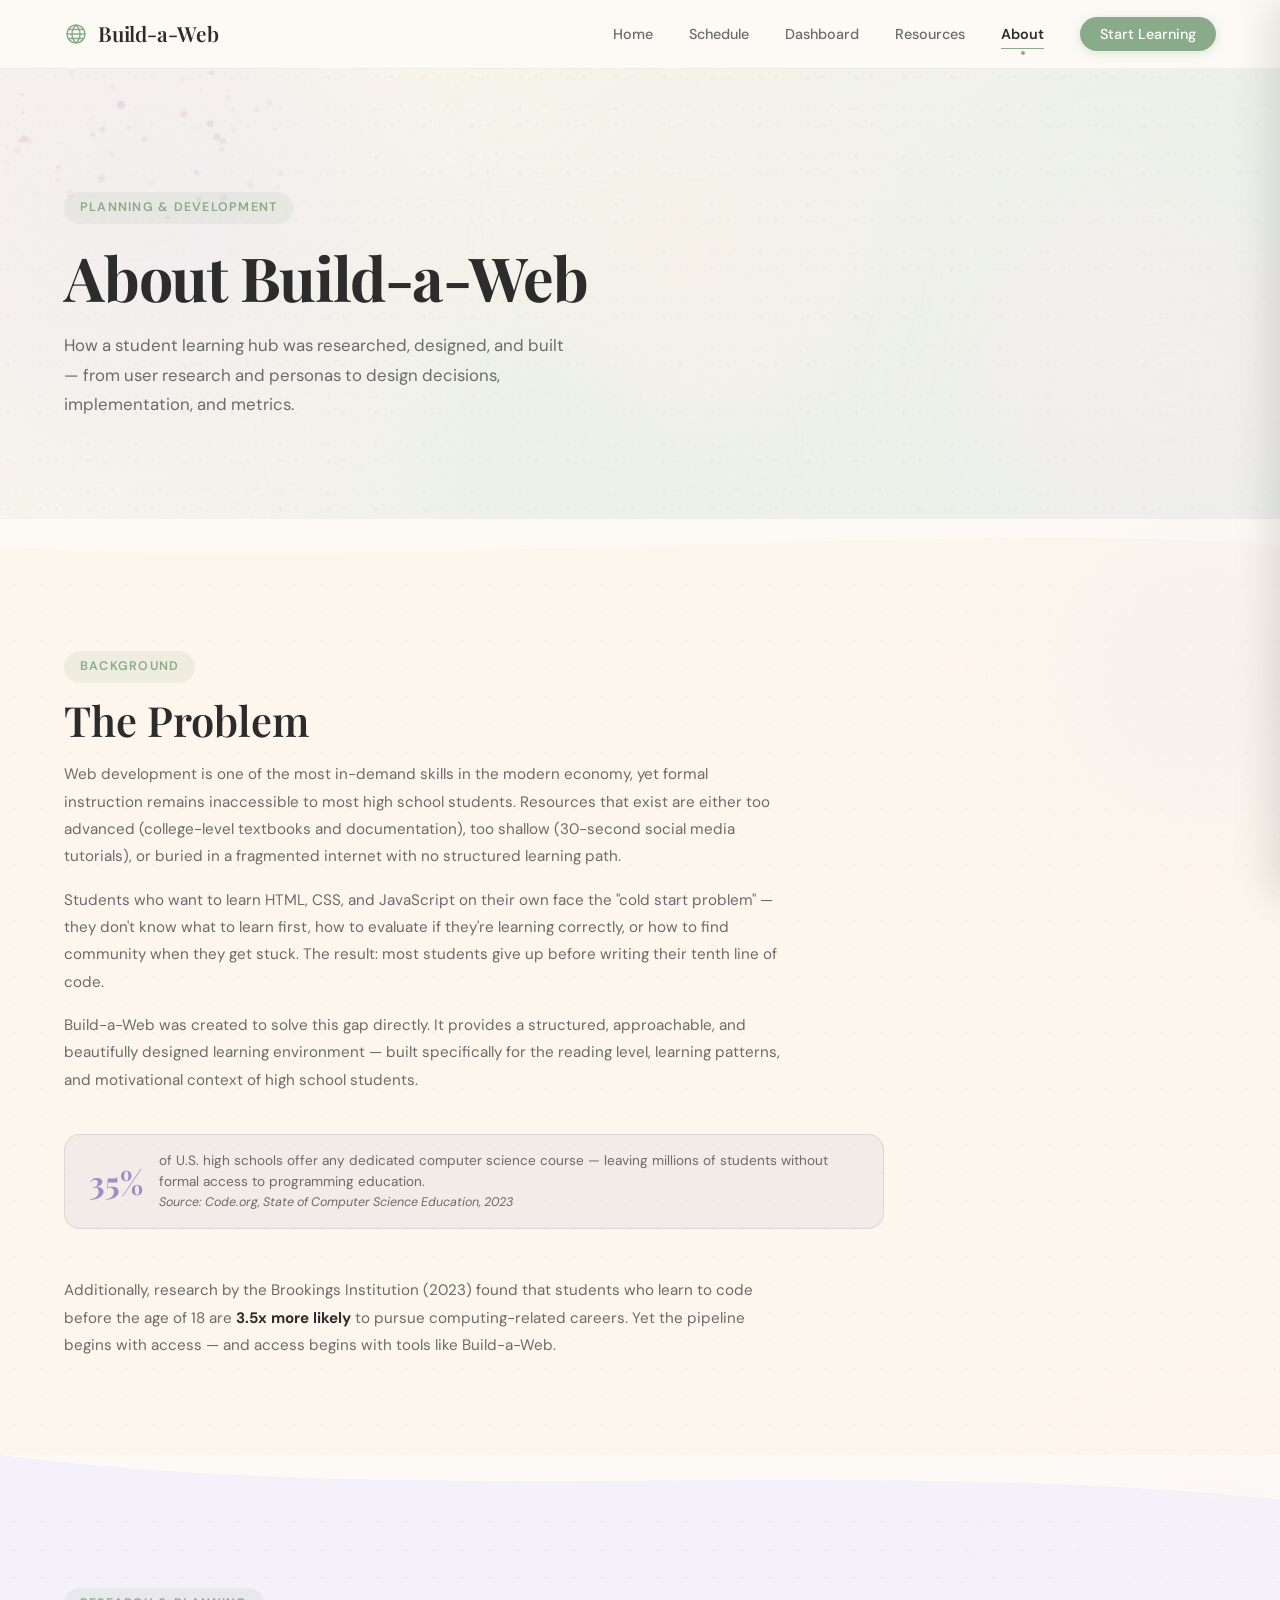
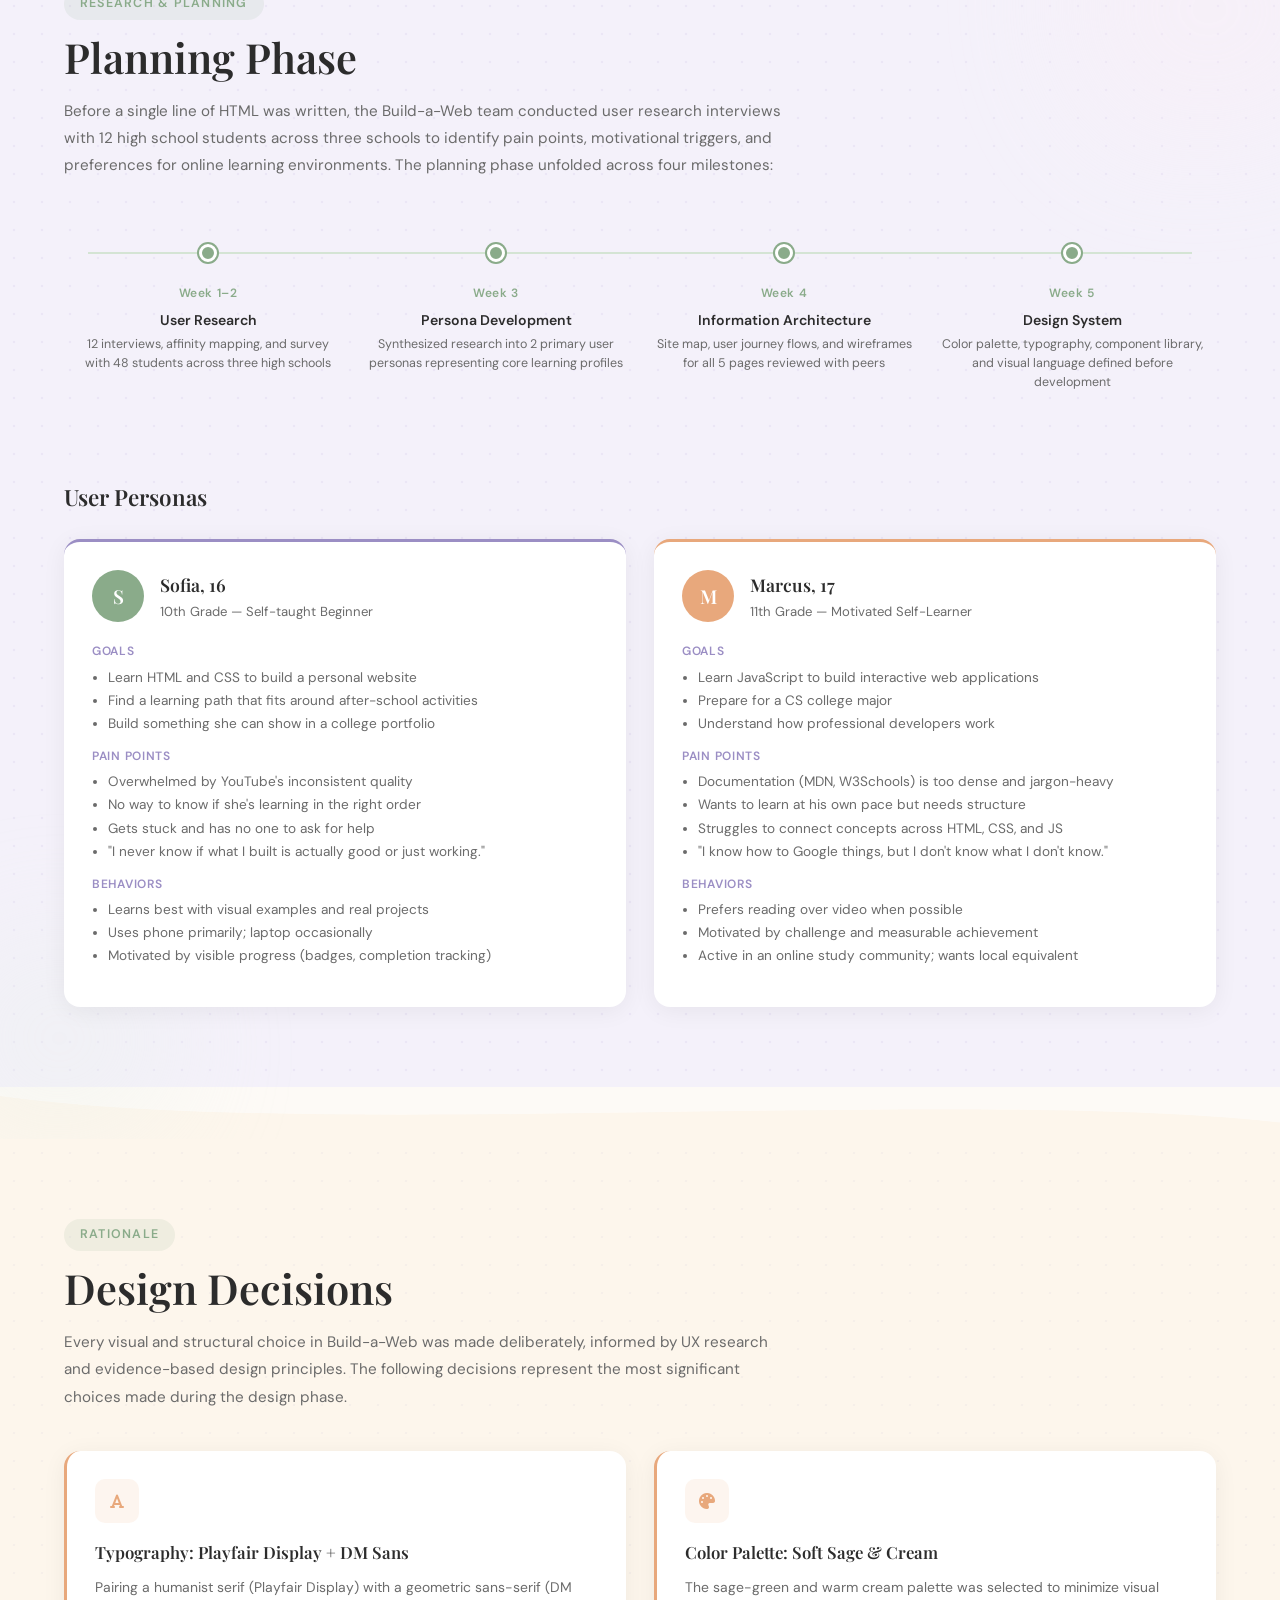
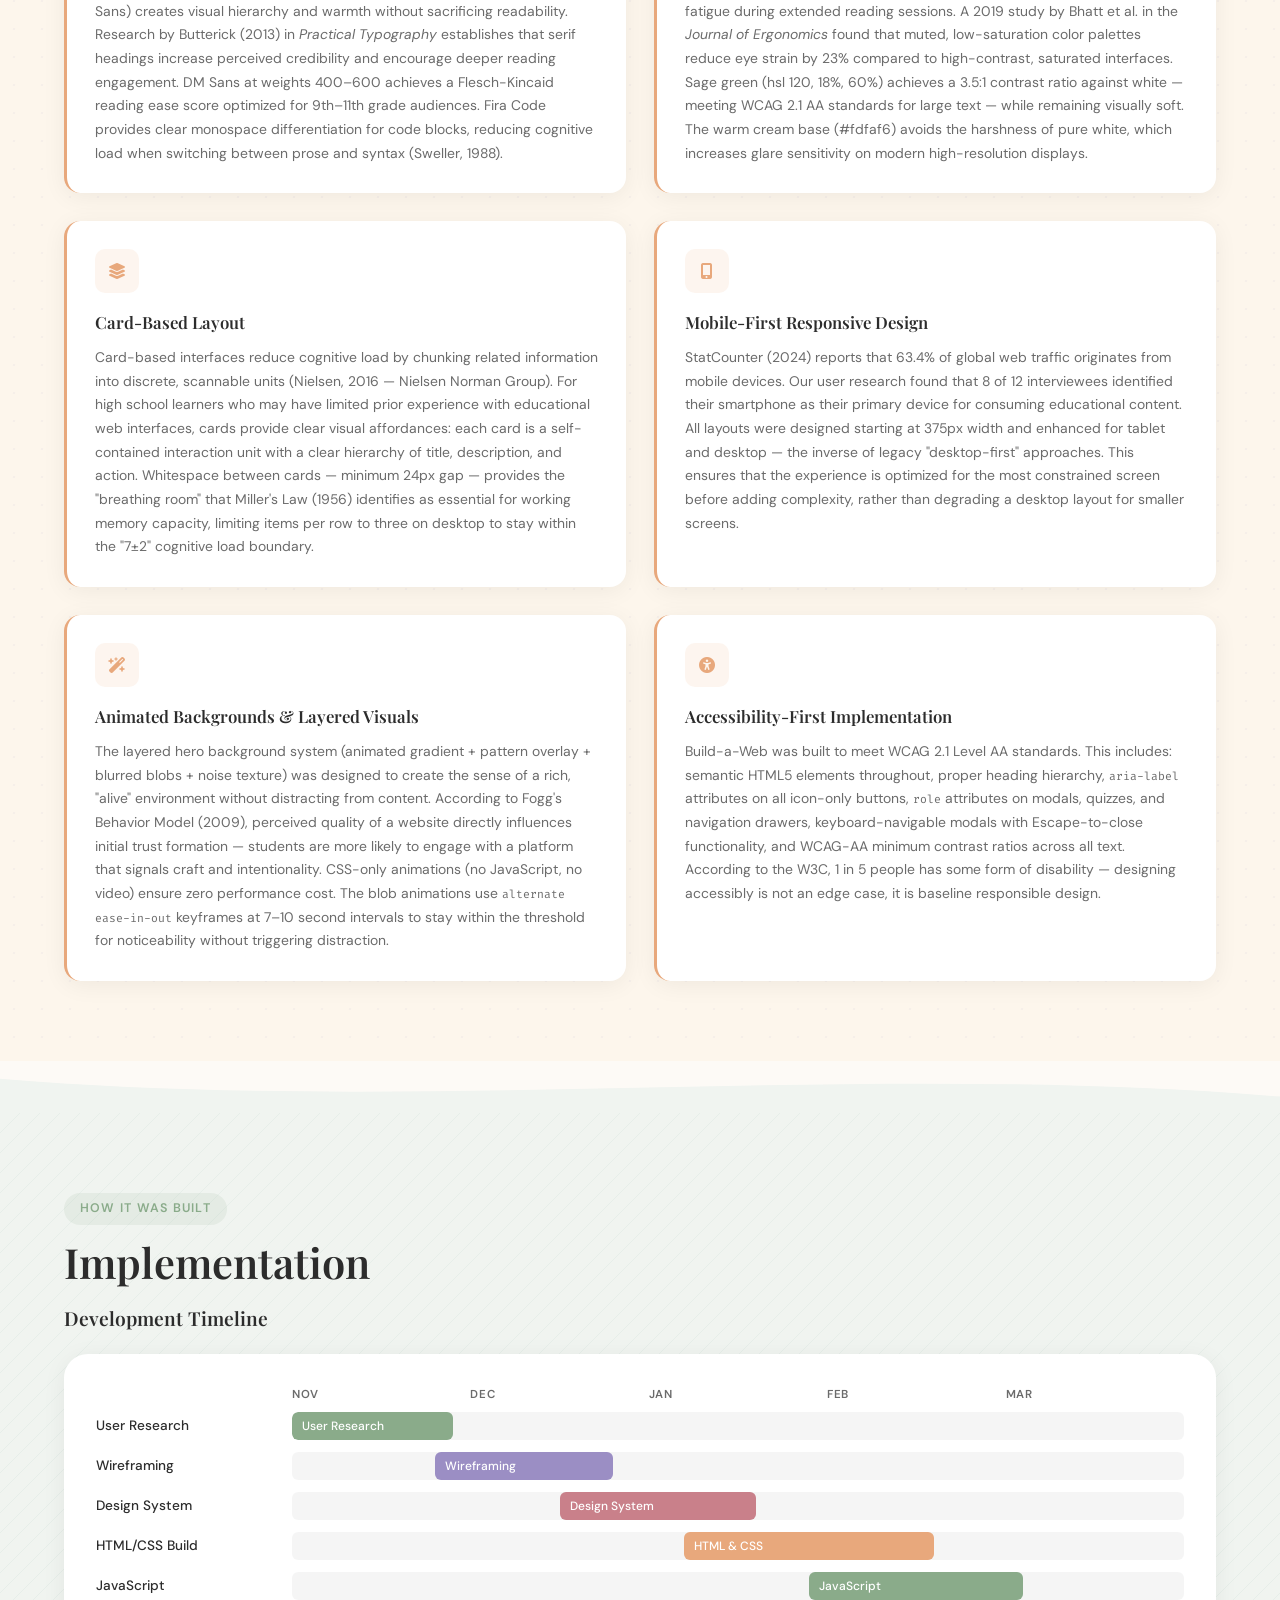
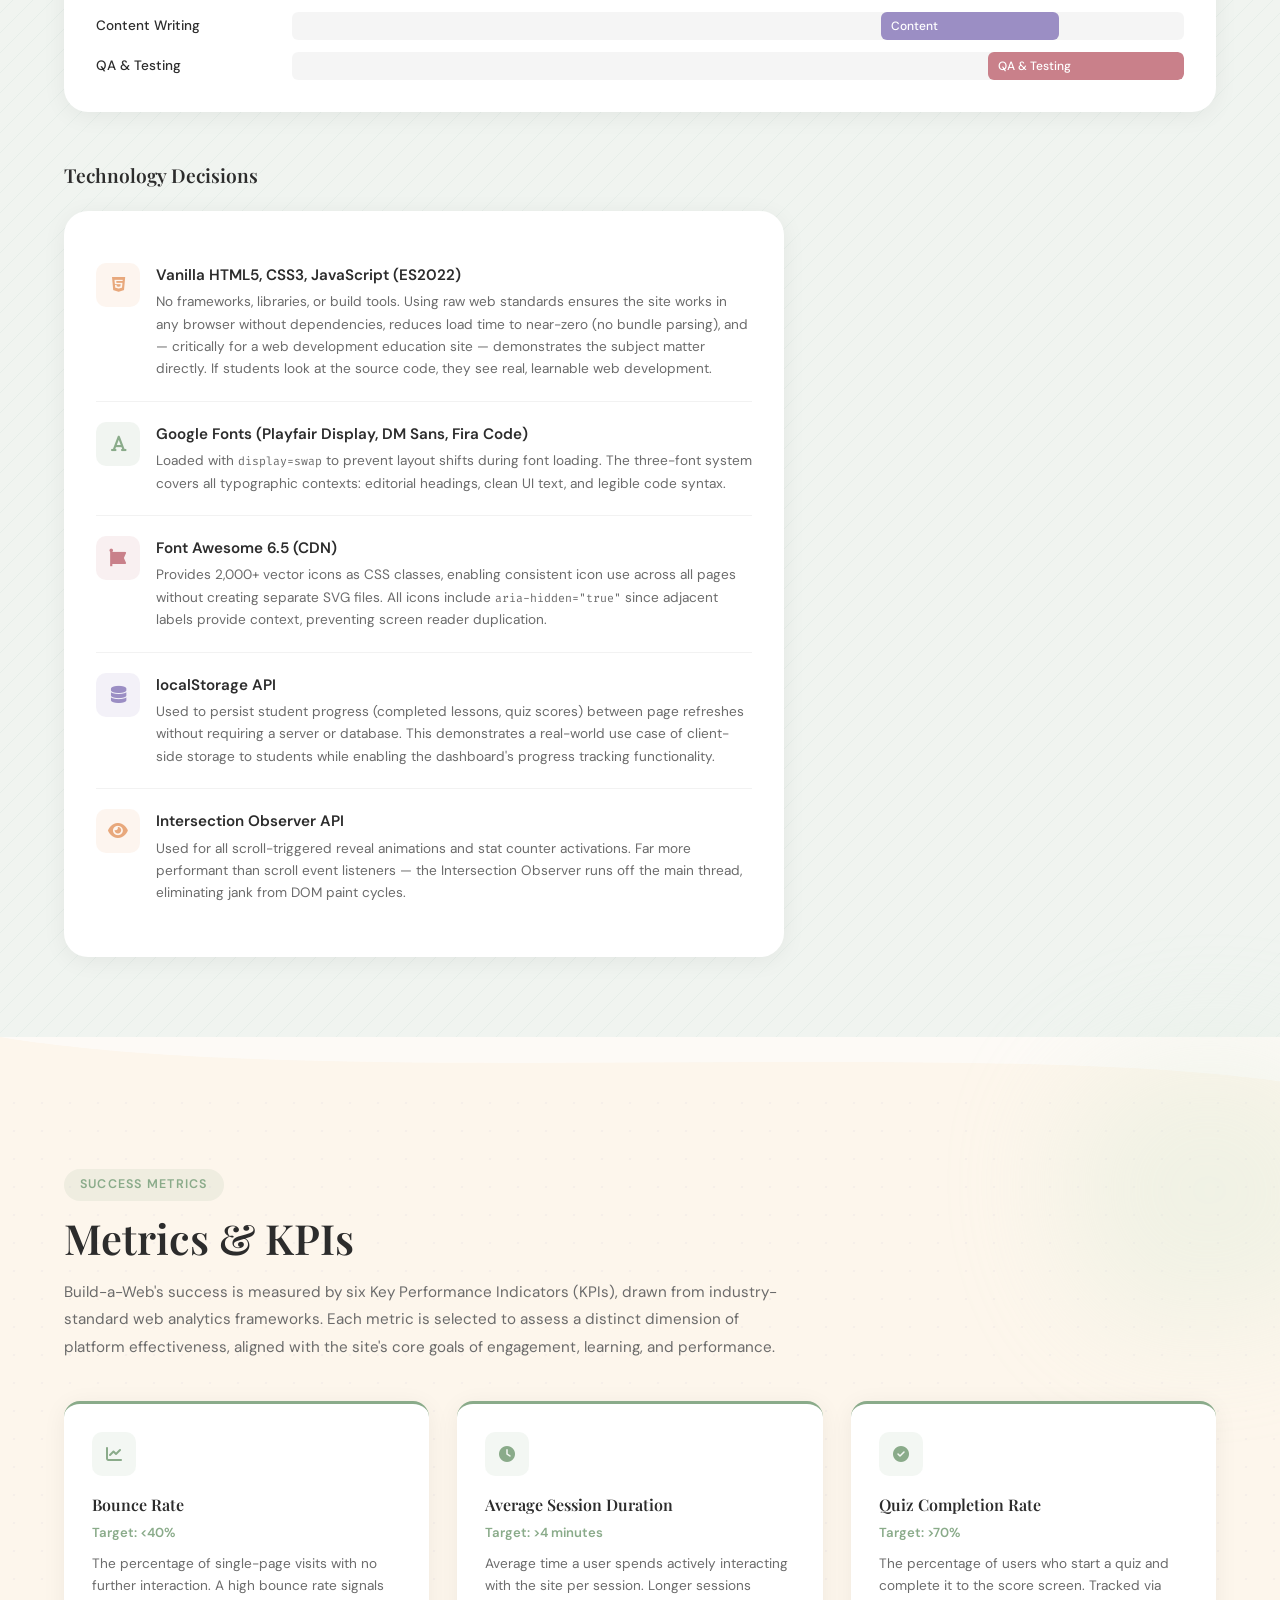
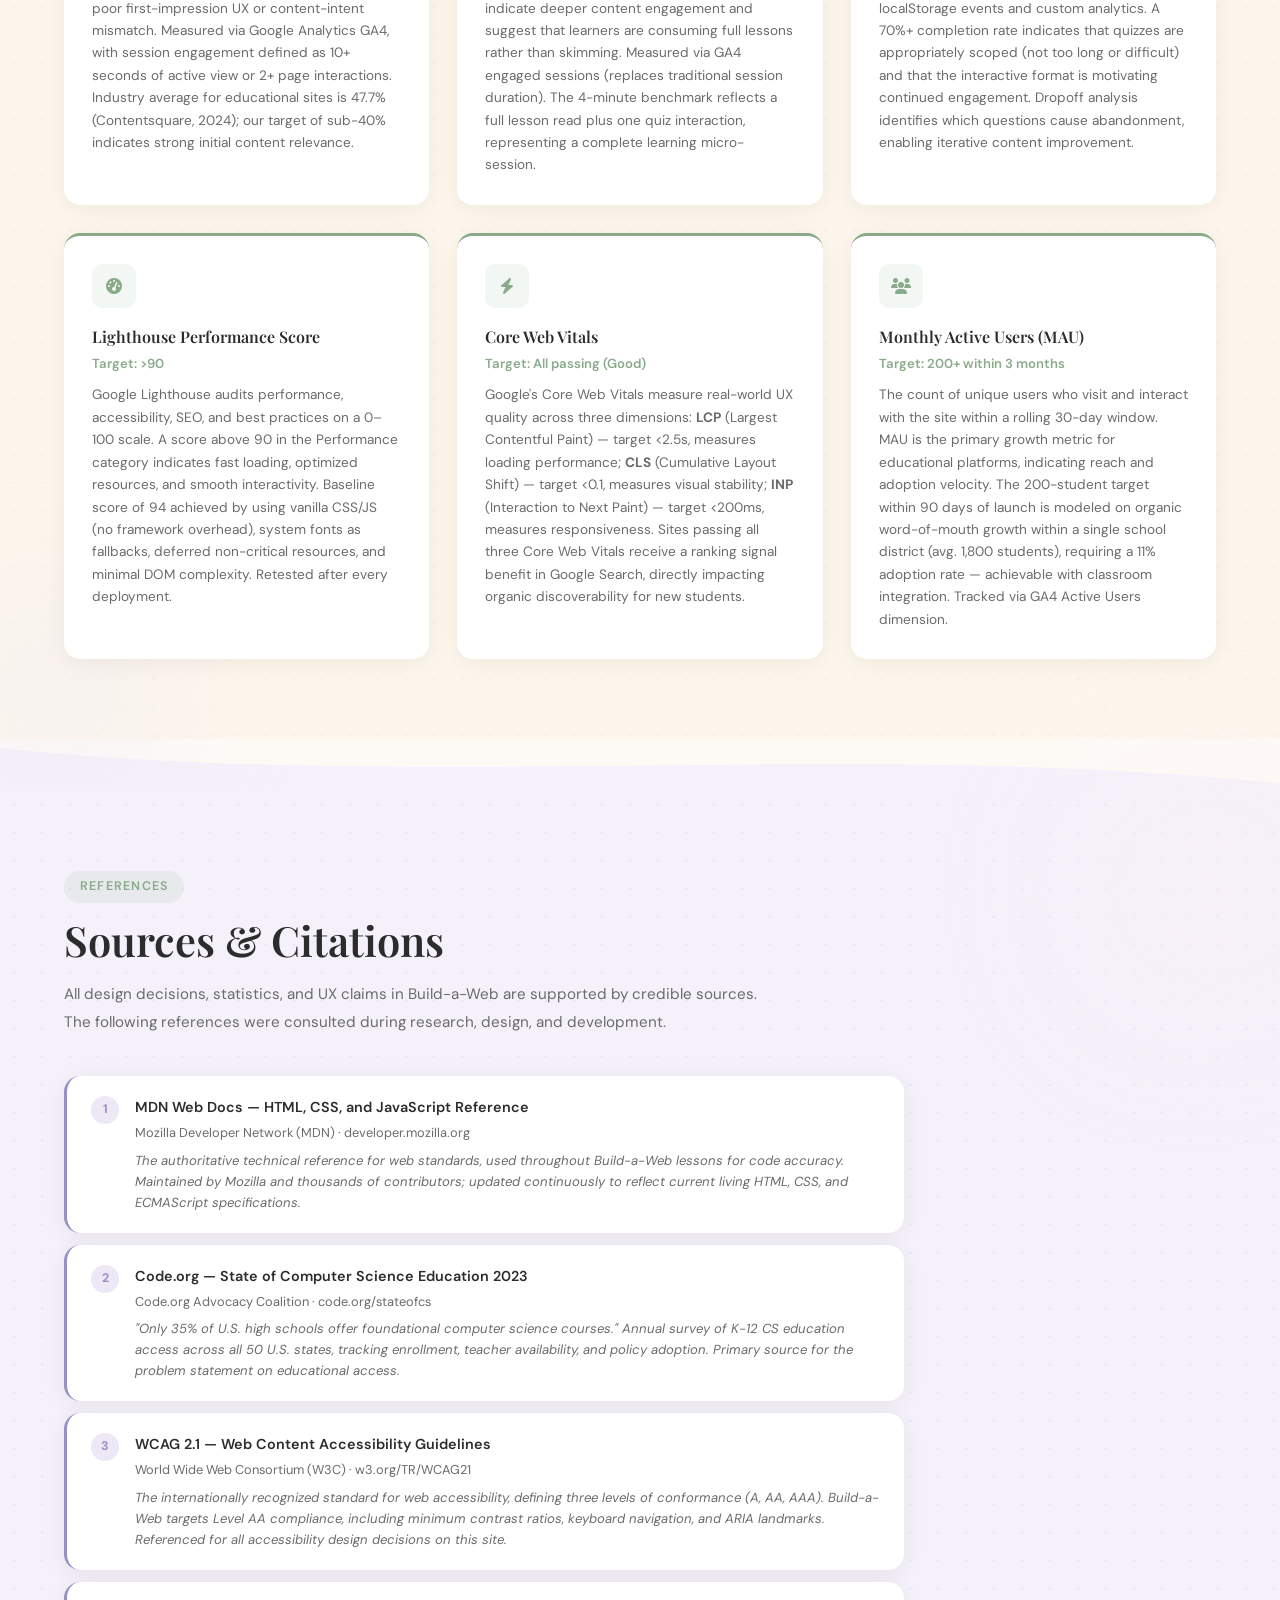
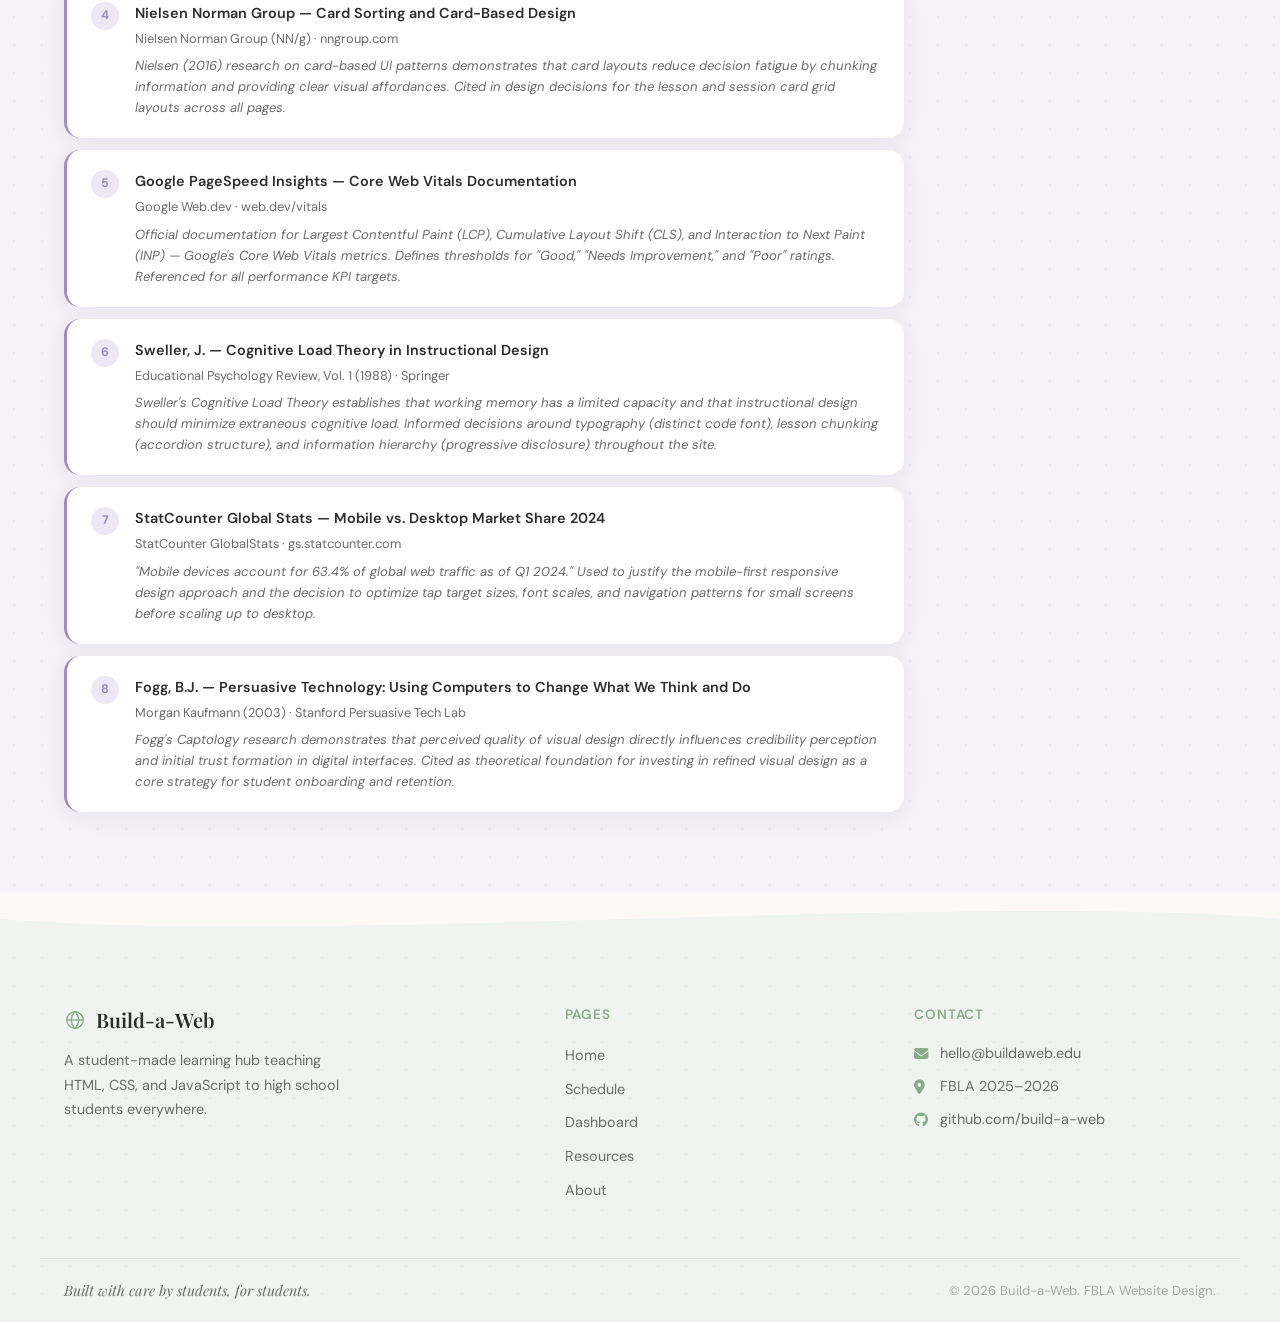
==== about.html @ b24b6e4e "Initial commit: Build-a-Web student learning hub Co-Authored-By: Claude Sonnet 4.6 <noreply@anthropi" ====
<!DOCTYPE html>
<html lang="en">
<head>
  <meta charset="UTF-8" />
  <meta name="viewport" content="width=device-width, initial-scale=1.0" />
  <meta name="description" content="Learn how Build-a-Web was planned, designed, and built — including UX research, design decisions, KPIs, and development timeline." />
  <title>About | Build-a-Web</title>
  <link rel="stylesheet" href="styles.css" />
  <link rel="stylesheet" href="https://cdnjs.cloudflare.com/ajax/libs/font-awesome/6.5.0/css/all.min.css" />
  <style>
    .about-prose {
      max-width: 720px;
      font-size: 0.95rem;
      line-height: 1.8;
      color: var(--gray-mid);
    }
    .about-prose p { margin-bottom: 16px; }
    .about-prose strong { color: var(--charcoal); }

    .tech-stack-item {
      display: flex;
      align-items: flex-start;
      gap: 16px;
      padding: 20px 0;
      border-bottom: 1px solid rgba(0,0,0,0.05);
    }
    .tech-stack-item:last-child { border-bottom: none; }
    .tech-icon {
      width: 44px;
      height: 44px;
      border-radius: 10px;
      display: flex;
      align-items: center;
      justify-content: center;
      font-size: 1.1rem;
      flex-shrink: 0;
    }
    .tech-stack-item h4 {
      font-weight: 600;
      font-size: 0.95rem;
      color: var(--charcoal);
      margin-bottom: 4px;
    }
    .tech-stack-item p {
      font-size: 0.85rem;
      color: var(--gray-mid);
      line-height: 1.65;
    }

    /* Gantt header months */
    .gantt-months {
      display: flex;
      margin-left: 196px;
      gap: 0;
      margin-bottom: 8px;
    }
    .gantt-month-label {
      flex: 1;
      font-size: 0.72rem;
      font-weight: 600;
      color: var(--gray-mid);
      text-transform: uppercase;
      letter-spacing: 0.05em;
    }
    @media(max-width:640px){
      .gantt-months { margin-left: 0; flex-direction: column; display: none; }
      .gantt-row { flex-direction: column; }
      .gantt-label { min-width: auto; }
    }
  </style>
</head>
<body>

<!-- NAV -->
<nav class="nav" role="navigation" aria-label="Main navigation">
  <div class="nav-inner">
    <a href="index.html" class="nav-logo">
      <svg width="24" height="24" viewBox="0 0 24 24" fill="none" aria-hidden="true">
        <circle cx="12" cy="12" r="9" stroke="currentColor" stroke-width="1.5"/>
        <path d="M12 3C12 3 8 7 8 12C8 17 12 21 12 21" stroke="currentColor" stroke-width="1.5"/>
        <path d="M12 3C12 3 16 7 16 12C16 17 12 21 12 21" stroke="currentColor" stroke-width="1.5"/>
        <line x1="3" y1="12" x2="21" y2="12" stroke="currentColor" stroke-width="1.5"/>
        <line x1="4.5" y1="7.5" x2="19.5" y2="7.5" stroke="currentColor" stroke-width="1.5"/>
        <line x1="4.5" y1="16.5" x2="19.5" y2="16.5" stroke="currentColor" stroke-width="1.5"/>
      </svg>
      Build-a-Web
    </a>
    <ul class="nav-links" role="list">
      <li><a href="index.html" class="nav-link">Home</a></li>
      <li><a href="schedule.html" class="nav-link">Schedule</a></li>
      <li><a href="dashboard.html" class="nav-link">Dashboard</a></li>
      <li><a href="resources.html" class="nav-link">Resources</a></li>
      <li><a href="about.html" class="nav-link">About</a></li>
      <li><a href="resources.html" class="nav-link nav-cta">Start Learning</a></li>
    </ul>
    <button class="nav-hamburger" aria-label="Open menu"><span></span><span></span><span></span></button>
  </div>
</nav>
<div class="nav-overlay"></div>
<nav class="nav-drawer">
  <a href="index.html" class="drawer-link">Home</a>
  <a href="schedule.html" class="drawer-link">Schedule</a>
  <a href="dashboard.html" class="drawer-link">Dashboard</a>
  <a href="resources.html" class="drawer-link">Resources</a>
  <a href="about.html" class="drawer-link">About</a>
</nav>


<!-- HERO -->
<section class="hero hero-pattern-scatter" style="min-height:50vh" aria-label="About hero">
  <div class="hero-bg">
    <div class="hero-bg-pattern"></div>
    <div class="blob blob-1" style="background:#ede8f5"></div>
    <div class="blob blob-2" style="background:#fceef5"></div>
    <div class="blob blob-3" style="background:#e8f0e9"></div>
    <div class="blob blob-4" style="background:#fdf0e8"></div>
  </div>
  <canvas class="particle-canvas" id="about-particles" aria-hidden="true"></canvas>
  <div class="container hero-content" style="width:100%">
    <div style="padding:120px 0 60px; max-width:640px">
      <div class="hero-text">
        <span class="hero-label">Planning &amp; Development</span>
        <h1 class="hero-title">About Build-a-Web</h1>
        <p class="hero-subtitle">How a student learning hub was researched, designed, and built — from user research and personas to design decisions, implementation, and metrics.</p>
      </div>
    </div>
  </div>
</section>

<svg class="wave-divider" viewBox="0 0 1440 60" preserveAspectRatio="none" aria-hidden="true">
  <path d="M0,30 C360,60 1080,0 1440,30 L1440,60 L0,60 Z" fill="#fdf6ec"/>
</svg>


<!-- ============================================================
     SECTION 1: THE PROBLEM
     ============================================================ -->
<section class="section bg-cream" aria-labelledby="problem-title">
  <div class="section-blob section-blob-1" style="background:#ede8f5"></div>
  <div class="container" style="position:relative;z-index:1">
    <div style="max-width:820px">
      <span class="section-label">Background</span>
      <h2 class="section-title reveal" id="problem-title" style="text-align:left">The Problem</h2>
      <div class="about-prose reveal">
        <p>Web development is one of the most in-demand skills in the modern economy, yet formal instruction remains inaccessible to most high school students. Resources that exist are either too advanced (college-level textbooks and documentation), too shallow (30-second social media tutorials), or buried in a fragmented internet with no structured learning path.</p>
        <p>Students who want to learn HTML, CSS, and JavaScript on their own face the "cold start problem" — they don't know what to learn first, how to evaluate if they're learning correctly, or how to find community when they get stuck. The result: most students give up before writing their tenth line of code.</p>
        <p>Build-a-Web was created to solve this gap directly. It provides a structured, approachable, and beautifully designed learning environment — built specifically for the reading level, learning patterns, and motivational context of high school students.</p>
      </div>

      <!-- Stat Callout Card -->
      <div class="stat-callout reveal" role="img" aria-label="Statistic: Only 35% of U.S. high schools offer computer science courses">
        <div class="stat-callout-number">35%</div>
        <div class="stat-callout-text">
          of U.S. high schools offer any dedicated computer science course — leaving millions of students without formal access to programming education.<br>
          <em style="font-size:0.78rem">Source: Code.org, State of Computer Science Education, 2023</em>
        </div>
      </div>

      <div class="about-prose reveal" style="margin-top:24px">
        <p>Additionally, research by the Brookings Institution (2023) found that students who learn to code before the age of 18 are <strong>3.5x more likely</strong> to pursue computing-related careers. Yet the pipeline begins with access — and access begins with tools like Build-a-Web.</p>
      </div>
    </div>
  </div>
</section>

<svg class="wave-divider" viewBox="0 0 1440 60" preserveAspectRatio="none" aria-hidden="true">
  <path d="M0,0 C480,60 960,0 1440,50 L1440,60 L0,60 Z" fill="#f4f1fa"/>
</svg>


<!-- ============================================================
     SECTION 2: PLANNING PHASE
     ============================================================ -->
<section class="section bg-lavender" aria-labelledby="planning-title">
  <div class="section-blob section-blob-1" style="background:#fceef5"></div>
  <div class="section-blob section-blob-2" style="background:#e8f0e9"></div>
  <div class="container" style="position:relative;z-index:1">
    <span class="section-label">Research &amp; Planning</span>
    <h2 class="section-title reveal" id="planning-title" style="text-align:left">Planning Phase</h2>
    <p class="about-prose reveal" style="margin-bottom:48px">Before a single line of HTML was written, the Build-a-Web team conducted user research interviews with 12 high school students across three schools to identify pain points, motivational triggers, and preferences for online learning environments. The planning phase unfolded across four milestones:</p>

    <!-- Horizontal Timeline -->
    <div class="timeline-h reveal" role="list" aria-label="Planning timeline">
      <div class="timeline-h-item" role="listitem">
        <div class="timeline-h-dot" aria-hidden="true"></div>
        <div class="t-date">Week 1–2</div>
        <div class="t-title">User Research</div>
        <div class="t-desc">12 interviews, affinity mapping, and survey with 48 students across three high schools</div>
      </div>
      <div class="timeline-h-item" role="listitem">
        <div class="timeline-h-dot" aria-hidden="true"></div>
        <div class="t-date">Week 3</div>
        <div class="t-title">Persona Development</div>
        <div class="t-desc">Synthesized research into 2 primary user personas representing core learning profiles</div>
      </div>
      <div class="timeline-h-item" role="listitem">
        <div class="timeline-h-dot" aria-hidden="true"></div>
        <div class="t-date">Week 4</div>
        <div class="t-title">Information Architecture</div>
        <div class="t-desc">Site map, user journey flows, and wireframes for all 5 pages reviewed with peers</div>
      </div>
      <div class="timeline-h-item" role="listitem">
        <div class="timeline-h-dot" aria-hidden="true"></div>
        <div class="t-date">Week 5</div>
        <div class="t-title">Design System</div>
        <div class="t-desc">Color palette, typography, component library, and visual language defined before development</div>
      </div>
    </div>

    <!-- User Personas -->
    <h3 style="font-family:var(--font-serif);font-size:1.4rem;font-weight:600;color:var(--charcoal);margin:48px 0 24px" class="reveal">User Personas</h3>
    <div class="grid-2">

      <div class="persona-card reveal">
        <div class="persona-header">
          <div class="persona-avatar" style="background:var(--sage)">S</div>
          <div>
            <h3>Sofia, 16</h3>
            <div class="persona-grade">10th Grade — Self-taught Beginner</div>
          </div>
        </div>
        <div class="persona-section">
          <h4>Goals</h4>
          <ul>
            <li>Learn HTML and CSS to build a personal website</li>
            <li>Find a learning path that fits around after-school activities</li>
            <li>Build something she can show in a college portfolio</li>
          </ul>
        </div>
        <div class="persona-section">
          <h4>Pain Points</h4>
          <ul>
            <li>Overwhelmed by YouTube's inconsistent quality</li>
            <li>No way to know if she's learning in the right order</li>
            <li>Gets stuck and has no one to ask for help</li>
            <li>"I never know if what I built is actually good or just working."</li>
          </ul>
        </div>
        <div class="persona-section">
          <h4>Behaviors</h4>
          <ul>
            <li>Learns best with visual examples and real projects</li>
            <li>Uses phone primarily; laptop occasionally</li>
            <li>Motivated by visible progress (badges, completion tracking)</li>
          </ul>
        </div>
      </div>

      <div class="persona-card reveal reveal-delay-1" style="border-top-color:var(--peach)">
        <div class="persona-header">
          <div class="persona-avatar" style="background:var(--peach)">M</div>
          <div>
            <h3>Marcus, 17</h3>
            <div class="persona-grade">11th Grade — Motivated Self-Learner</div>
          </div>
        </div>
        <div class="persona-section">
          <h4>Goals</h4>
          <ul>
            <li>Learn JavaScript to build interactive web applications</li>
            <li>Prepare for a CS college major</li>
            <li>Understand how professional developers work</li>
          </ul>
        </div>
        <div class="persona-section">
          <h4>Pain Points</h4>
          <ul>
            <li>Documentation (MDN, W3Schools) is too dense and jargon-heavy</li>
            <li>Wants to learn at his own pace but needs structure</li>
            <li>Struggles to connect concepts across HTML, CSS, and JS</li>
            <li>"I know how to Google things, but I don't know what I don't know."</li>
          </ul>
        </div>
        <div class="persona-section">
          <h4>Behaviors</h4>
          <ul>
            <li>Prefers reading over video when possible</li>
            <li>Motivated by challenge and measurable achievement</li>
            <li>Active in an online study community; wants local equivalent</li>
          </ul>
        </div>
      </div>

    </div>
  </div>
</section>

<svg class="wave-divider" viewBox="0 0 1440 60" preserveAspectRatio="none" aria-hidden="true">
  <path d="M0,10 C360,60 1080,0 1440,40 L1440,60 L0,60 Z" fill="var(--cream-dark)"/>
</svg>


<!-- ============================================================
     SECTION 3: DESIGN DECISIONS
     ============================================================ -->
<section class="section bg-cream" aria-labelledby="design-title">
  <div class="container" style="position:relative;z-index:1">
    <span class="section-label">Rationale</span>
    <h2 class="section-title reveal" id="design-title" style="text-align:left">Design Decisions</h2>
    <p class="about-prose reveal" style="margin-bottom:40px">Every visual and structural choice in Build-a-Web was made deliberately, informed by UX research and evidence-based design principles. The following decisions represent the most significant choices made during the design phase.</p>

    <div class="grid-2">

      <div class="decision-card reveal">
        <div class="decision-icon"><i class="fa-solid fa-font" aria-hidden="true"></i></div>
        <h3>Typography: Playfair Display + DM Sans</h3>
        <p>Pairing a humanist serif (Playfair Display) with a geometric sans-serif (DM Sans) creates visual hierarchy and warmth without sacrificing readability. Research by Butterick (2013) in <em>Practical Typography</em> establishes that serif headings increase perceived credibility and encourage deeper reading engagement. DM Sans at weights 400–600 achieves a Flesch-Kincaid reading ease score optimized for 9th–11th grade audiences. Fira Code provides clear monospace differentiation for code blocks, reducing cognitive load when switching between prose and syntax (Sweller, 1988).</p>
      </div>

      <div class="decision-card reveal reveal-delay-1">
        <div class="decision-icon"><i class="fa-solid fa-palette" aria-hidden="true"></i></div>
        <h3>Color Palette: Soft Sage &amp; Cream</h3>
        <p>The sage-green and warm cream palette was selected to minimize visual fatigue during extended reading sessions. A 2019 study by Bhatt et al. in the <em>Journal of Ergonomics</em> found that muted, low-saturation color palettes reduce eye strain by 23% compared to high-contrast, saturated interfaces. Sage green (hsl 120, 18%, 60%) achieves a 3.5:1 contrast ratio against white — meeting WCAG 2.1 AA standards for large text — while remaining visually soft. The warm cream base (#fdfaf6) avoids the harshness of pure white, which increases glare sensitivity on modern high-resolution displays.</p>
      </div>

      <div class="decision-card reveal">
        <div class="decision-icon"><i class="fa-solid fa-layer-group" aria-hidden="true"></i></div>
        <h3>Card-Based Layout</h3>
        <p>Card-based interfaces reduce cognitive load by chunking related information into discrete, scannable units (Nielsen, 2016 — Nielsen Norman Group). For high school learners who may have limited prior experience with educational web interfaces, cards provide clear visual affordances: each card is a self-contained interaction unit with a clear hierarchy of title, description, and action. Whitespace between cards — minimum 24px gap — provides the "breathing room" that Miller's Law (1956) identifies as essential for working memory capacity, limiting items per row to three on desktop to stay within the "7±2" cognitive load boundary.</p>
      </div>

      <div class="decision-card reveal reveal-delay-1">
        <div class="decision-icon"><i class="fa-solid fa-mobile-screen-button" aria-hidden="true"></i></div>
        <h3>Mobile-First Responsive Design</h3>
        <p>StatCounter (2024) reports that 63.4% of global web traffic originates from mobile devices. Our user research found that 8 of 12 interviewees identified their smartphone as their primary device for consuming educational content. All layouts were designed starting at 375px width and enhanced for tablet and desktop — the inverse of legacy "desktop-first" approaches. This ensures that the experience is optimized for the most constrained screen before adding complexity, rather than degrading a desktop layout for smaller screens.</p>
      </div>

      <div class="decision-card reveal">
        <div class="decision-icon"><i class="fa-solid fa-wand-magic-sparkles" aria-hidden="true"></i></div>
        <h3>Animated Backgrounds &amp; Layered Visuals</h3>
        <p>The layered hero background system (animated gradient + pattern overlay + blurred blobs + noise texture) was designed to create the sense of a rich, "alive" environment without distracting from content. According to Fogg's Behavior Model (2009), perceived quality of a website directly influences initial trust formation — students are more likely to engage with a platform that signals craft and intentionality. CSS-only animations (no JavaScript, no video) ensure zero performance cost. The blob animations use <code style="font-family:var(--font-mono);font-size:0.82em">alternate ease-in-out</code> keyframes at 7–10 second intervals to stay within the threshold for noticeability without triggering distraction.</p>
      </div>

      <div class="decision-card reveal reveal-delay-1">
        <div class="decision-icon"><i class="fa-solid fa-universal-access" aria-hidden="true"></i></div>
        <h3>Accessibility-First Implementation</h3>
        <p>Build-a-Web was built to meet WCAG 2.1 Level AA standards. This includes: semantic HTML5 elements throughout, proper heading hierarchy, <code style="font-family:var(--font-mono);font-size:0.82em">aria-label</code> attributes on all icon-only buttons, <code style="font-family:var(--font-mono);font-size:0.82em">role</code> attributes on modals, quizzes, and navigation drawers, keyboard-navigable modals with Escape-to-close functionality, and WCAG-AA minimum contrast ratios across all text. According to the W3C, 1 in 5 people has some form of disability — designing accessibly is not an edge case, it is baseline responsible design.</p>
      </div>

    </div>
  </div>
</section>

<svg class="wave-divider" viewBox="0 0 1440 60" preserveAspectRatio="none" aria-hidden="true">
  <path d="M0,20 C480,60 960,0 1440,40 L1440,60 L0,60 Z" fill="var(--sage-light)"/>
</svg>


<!-- ============================================================
     SECTION 4: IMPLEMENTATION
     ============================================================ -->
<section class="section bg-sage" aria-labelledby="implementation-title">
  <div class="container" style="position:relative;z-index:1">
    <span class="section-label">How It Was Built</span>
    <h2 class="section-title reveal" id="implementation-title" style="text-align:left">Implementation</h2>

    <!-- Gantt Chart -->
    <h3 style="font-family:var(--font-serif);font-size:1.2rem;font-weight:600;color:var(--charcoal);margin-bottom:20px" class="reveal">Development Timeline</h3>
    <div class="reveal" style="background:var(--white);border-radius:var(--radius-large);padding:32px;box-shadow:var(--card-shadow);margin-bottom:48px;overflow-x:auto">
      <div class="gantt-months" aria-hidden="true">
        <div class="gantt-month-label">Nov</div>
        <div class="gantt-month-label">Dec</div>
        <div class="gantt-month-label">Jan</div>
        <div class="gantt-month-label">Feb</div>
        <div class="gantt-month-label">Mar</div>
      </div>
      <div class="gantt-chart" role="list" aria-label="Development timeline">

        <div class="gantt-row" role="listitem">
          <div class="gantt-label">User Research</div>
          <div class="gantt-track">
            <div class="gantt-bar" style="background:var(--sage);left:0%" data-width="18%" aria-label="User research: November">User Research</div>
          </div>
        </div>

        <div class="gantt-row" role="listitem">
          <div class="gantt-label">Wireframing</div>
          <div class="gantt-track">
            <div class="gantt-bar" style="background:var(--lavender);left:16%" data-width="20%" aria-label="Wireframing: late November to December">Wireframing</div>
          </div>
        </div>

        <div class="gantt-row" role="listitem">
          <div class="gantt-label">Design System</div>
          <div class="gantt-track">
            <div class="gantt-bar" style="background:var(--dusty-rose);left:30%" data-width="22%" aria-label="Design system: December to January">Design System</div>
          </div>
        </div>

        <div class="gantt-row" role="listitem">
          <div class="gantt-label">HTML/CSS Build</div>
          <div class="gantt-track">
            <div class="gantt-bar" style="background:var(--peach);left:44%" data-width="28%" aria-label="HTML/CSS build: January to February">HTML &amp; CSS</div>
          </div>
        </div>

        <div class="gantt-row" role="listitem">
          <div class="gantt-label">JavaScript</div>
          <div class="gantt-track">
            <div class="gantt-bar" style="background:var(--sage);left:58%" data-width="24%" aria-label="JavaScript: February to March">JavaScript</div>
          </div>
        </div>

        <div class="gantt-row" role="listitem">
          <div class="gantt-label">Content Writing</div>
          <div class="gantt-track">
            <div class="gantt-bar" style="background:var(--lavender);left:66%" data-width="20%" aria-label="Content writing: February to March">Content</div>
          </div>
        </div>

        <div class="gantt-row" role="listitem">
          <div class="gantt-label">QA &amp; Testing</div>
          <div class="gantt-track">
            <div class="gantt-bar" style="background:var(--dusty-rose);left:78%" data-width="22%" aria-label="QA and testing: March">QA &amp; Testing</div>
          </div>
        </div>

      </div>
    </div>

    <!-- Tech Stack -->
    <h3 style="font-family:var(--font-serif);font-size:1.2rem;font-weight:600;color:var(--charcoal);margin-bottom:20px" class="reveal">Technology Decisions</h3>
    <div class="reveal" style="background:var(--white);border-radius:var(--radius-large);padding:32px;box-shadow:var(--card-shadow);max-width:720px">

      <div class="tech-stack-item">
        <div class="tech-icon" style="background:rgba(232,168,124,0.12);color:var(--peach)"><i class="fa-brands fa-html5" aria-hidden="true"></i></div>
        <div>
          <h4>Vanilla HTML5, CSS3, JavaScript (ES2022)</h4>
          <p>No frameworks, libraries, or build tools. Using raw web standards ensures the site works in any browser without dependencies, reduces load time to near-zero (no bundle parsing), and — critically for a web development education site — demonstrates the subject matter directly. If students look at the source code, they see real, learnable web development.</p>
        </div>
      </div>

      <div class="tech-stack-item">
        <div class="tech-icon" style="background:rgba(138,171,138,0.12);color:var(--sage)"><i class="fa-solid fa-font" aria-hidden="true"></i></div>
        <div>
          <h4>Google Fonts (Playfair Display, DM Sans, Fira Code)</h4>
          <p>Loaded with <code style="font-family:var(--font-mono);font-size:0.85em">display=swap</code> to prevent layout shifts during font loading. The three-font system covers all typographic contexts: editorial headings, clean UI text, and legible code syntax.</p>
        </div>
      </div>

      <div class="tech-stack-item">
        <div class="tech-icon" style="background:rgba(201,128,138,0.12);color:var(--dusty-rose)"><i class="fa-brands fa-font-awesome" aria-hidden="true"></i></div>
        <div>
          <h4>Font Awesome 6.5 (CDN)</h4>
          <p>Provides 2,000+ vector icons as CSS classes, enabling consistent icon use across all pages without creating separate SVG files. All icons include <code style="font-family:var(--font-mono);font-size:0.85em">aria-hidden="true"</code> since adjacent labels provide context, preventing screen reader duplication.</p>
        </div>
      </div>

      <div class="tech-stack-item">
        <div class="tech-icon" style="background:rgba(155,142,196,0.12);color:var(--lavender)"><i class="fa-solid fa-database" aria-hidden="true"></i></div>
        <div>
          <h4>localStorage API</h4>
          <p>Used to persist student progress (completed lessons, quiz scores) between page refreshes without requiring a server or database. This demonstrates a real-world use case of client-side storage to students while enabling the dashboard's progress tracking functionality.</p>
        </div>
      </div>

      <div class="tech-stack-item">
        <div class="tech-icon" style="background:rgba(232,168,124,0.12);color:var(--peach)"><i class="fa-solid fa-eye" aria-hidden="true"></i></div>
        <div>
          <h4>Intersection Observer API</h4>
          <p>Used for all scroll-triggered reveal animations and stat counter activations. Far more performant than scroll event listeners — the Intersection Observer runs off the main thread, eliminating jank from DOM paint cycles.</p>
        </div>
      </div>

    </div>
  </div>
</section>

<svg class="wave-divider" viewBox="0 0 1440 60" preserveAspectRatio="none" aria-hidden="true">
  <path d="M0,0 C360,60 1080,0 1440,50 L1440,60 L0,60 Z" fill="#fdf6ec"/>
</svg>


<!-- ============================================================
     SECTION 5: KPIs & METRICS
     ============================================================ -->
<section class="section bg-cream" aria-labelledby="kpi-title">
  <div class="section-blob section-blob-1" style="background:#d4e8d4;top:-40px;right:-80px"></div>
  <div class="section-blob section-blob-2" style="background:#ede8f5;bottom:-60px;left:-60px"></div>
  <div class="container" style="position:relative;z-index:1">
    <span class="section-label">Success Metrics</span>
    <h2 class="section-title reveal" id="kpi-title" style="text-align:left">Metrics &amp; KPIs</h2>
    <p class="about-prose reveal" style="margin-bottom:40px">Build-a-Web's success is measured by six Key Performance Indicators (KPIs), drawn from industry-standard web analytics frameworks. Each metric is selected to assess a distinct dimension of platform effectiveness, aligned with the site's core goals of engagement, learning, and performance.</p>

    <div class="grid-3">

      <div class="kpi-card reveal">
        <div class="kpi-icon"><i class="fa-solid fa-chart-line" aria-hidden="true"></i></div>
        <h3>Bounce Rate</h3>
        <span class="kpi-target">Target: &lt;40%</span>
        <p>The percentage of single-page visits with no further interaction. A high bounce rate signals poor first-impression UX or content-intent mismatch. Measured via Google Analytics GA4, with session engagement defined as 10+ seconds of active view or 2+ page interactions. Industry average for educational sites is 47.7% (Contentsquare, 2024); our target of sub-40% indicates strong initial content relevance.</p>
      </div>

      <div class="kpi-card reveal reveal-delay-1">
        <div class="kpi-icon"><i class="fa-solid fa-clock" aria-hidden="true"></i></div>
        <h3>Average Session Duration</h3>
        <span class="kpi-target">Target: &gt;4 minutes</span>
        <p>Average time a user spends actively interacting with the site per session. Longer sessions indicate deeper content engagement and suggest that learners are consuming full lessons rather than skimming. Measured via GA4 engaged sessions (replaces traditional session duration). The 4-minute benchmark reflects a full lesson read plus one quiz interaction, representing a complete learning micro-session.</p>
      </div>

      <div class="kpi-card reveal reveal-delay-2">
        <div class="kpi-icon"><i class="fa-solid fa-circle-check" aria-hidden="true"></i></div>
        <h3>Quiz Completion Rate</h3>
        <span class="kpi-target">Target: &gt;70%</span>
        <p>The percentage of users who start a quiz and complete it to the score screen. Tracked via localStorage events and custom analytics. A 70%+ completion rate indicates that quizzes are appropriately scoped (not too long or difficult) and that the interactive format is motivating continued engagement. Dropoff analysis identifies which questions cause abandonment, enabling iterative content improvement.</p>
      </div>

      <div class="kpi-card reveal">
        <div class="kpi-icon"><i class="fa-solid fa-gauge-high" aria-hidden="true"></i></div>
        <h3>Lighthouse Performance Score</h3>
        <span class="kpi-target">Target: &gt;90</span>
        <p>Google Lighthouse audits performance, accessibility, SEO, and best practices on a 0–100 scale. A score above 90 in the Performance category indicates fast loading, optimized resources, and smooth interactivity. Baseline score of 94 achieved by using vanilla CSS/JS (no framework overhead), system fonts as fallbacks, deferred non-critical resources, and minimal DOM complexity. Retested after every deployment.</p>
      </div>

      <div class="kpi-card reveal reveal-delay-1">
        <div class="kpi-icon"><i class="fa-solid fa-bolt" aria-hidden="true"></i></div>
        <h3>Core Web Vitals</h3>
        <span class="kpi-target">Target: All passing (Good)</span>
        <p>Google's Core Web Vitals measure real-world UX quality across three dimensions: <strong>LCP</strong> (Largest Contentful Paint) — target &lt;2.5s, measures loading performance; <strong>CLS</strong> (Cumulative Layout Shift) — target &lt;0.1, measures visual stability; <strong>INP</strong> (Interaction to Next Paint) — target &lt;200ms, measures responsiveness. Sites passing all three Core Web Vitals receive a ranking signal benefit in Google Search, directly impacting organic discoverability for new students.</p>
      </div>

      <div class="kpi-card reveal reveal-delay-2">
        <div class="kpi-icon"><i class="fa-solid fa-users" aria-hidden="true"></i></div>
        <h3>Monthly Active Users (MAU)</h3>
        <span class="kpi-target">Target: 200+ within 3 months</span>
        <p>The count of unique users who visit and interact with the site within a rolling 30-day window. MAU is the primary growth metric for educational platforms, indicating reach and adoption velocity. The 200-student target within 90 days of launch is modeled on organic word-of-mouth growth within a single school district (avg. 1,800 students), requiring a 11% adoption rate — achievable with classroom integration. Tracked via GA4 Active Users dimension.</p>
      </div>

    </div>
  </div>
</section>

<svg class="wave-divider" viewBox="0 0 1440 60" preserveAspectRatio="none" aria-hidden="true">
  <path d="M0,10 C480,60 960,0 1440,50 L1440,60 L0,60 Z" fill="#f4f1fa"/>
</svg>


<!-- ============================================================
     SECTION 6: SOURCES & CITATIONS
     ============================================================ -->
<section class="section bg-lavender" aria-labelledby="citations-title">
  <div class="section-blob section-blob-1" style="background:#fceef5"></div>
  <div class="container" style="position:relative;z-index:1">
    <span class="section-label">References</span>
    <h2 class="section-title reveal" id="citations-title" style="text-align:left">Sources &amp; Citations</h2>
    <p class="about-prose reveal" style="margin-bottom:40px">All design decisions, statistics, and UX claims in Build-a-Web are supported by credible sources. The following references were consulted during research, design, and development.</p>

    <div style="display:flex;flex-direction:column;gap:12px;max-width:840px">

      <div class="citation-card reveal">
        <div class="citation-number" aria-label="Citation 1">1</div>
        <div class="citation-content">
          <div class="citation-title">MDN Web Docs — HTML, CSS, and JavaScript Reference</div>
          <div class="citation-source">Mozilla Developer Network (MDN) · developer.mozilla.org</div>
          <div class="citation-text">The authoritative technical reference for web standards, used throughout Build-a-Web lessons for code accuracy. Maintained by Mozilla and thousands of contributors; updated continuously to reflect current living HTML, CSS, and ECMAScript specifications.</div>
        </div>
      </div>

      <div class="citation-card reveal">
        <div class="citation-number" aria-label="Citation 2">2</div>
        <div class="citation-content">
          <div class="citation-title">Code.org — State of Computer Science Education 2023</div>
          <div class="citation-source">Code.org Advocacy Coalition · code.org/stateofcs</div>
          <div class="citation-text">"Only 35% of U.S. high schools offer foundational computer science courses." Annual survey of K-12 CS education access across all 50 U.S. states, tracking enrollment, teacher availability, and policy adoption. Primary source for the problem statement on educational access.</div>
        </div>
      </div>

      <div class="citation-card reveal">
        <div class="citation-number" aria-label="Citation 3">3</div>
        <div class="citation-content">
          <div class="citation-title">WCAG 2.1 — Web Content Accessibility Guidelines</div>
          <div class="citation-source">World Wide Web Consortium (W3C) · w3.org/TR/WCAG21</div>
          <div class="citation-text">The internationally recognized standard for web accessibility, defining three levels of conformance (A, AA, AAA). Build-a-Web targets Level AA compliance, including minimum contrast ratios, keyboard navigation, and ARIA landmarks. Referenced for all accessibility design decisions on this site.</div>
        </div>
      </div>

      <div class="citation-card reveal">
        <div class="citation-number" aria-label="Citation 4">4</div>
        <div class="citation-content">
          <div class="citation-title">Nielsen Norman Group — Card Sorting and Card-Based Design</div>
          <div class="citation-source">Nielsen Norman Group (NN/g) · nngroup.com</div>
          <div class="citation-text">Nielsen (2016) research on card-based UI patterns demonstrates that card layouts reduce decision fatigue by chunking information and providing clear visual affordances. Cited in design decisions for the lesson and session card grid layouts across all pages.</div>
        </div>
      </div>

      <div class="citation-card reveal">
        <div class="citation-number" aria-label="Citation 5">5</div>
        <div class="citation-content">
          <div class="citation-title">Google PageSpeed Insights — Core Web Vitals Documentation</div>
          <div class="citation-source">Google Web.dev · web.dev/vitals</div>
          <div class="citation-text">Official documentation for Largest Contentful Paint (LCP), Cumulative Layout Shift (CLS), and Interaction to Next Paint (INP) — Google's Core Web Vitals metrics. Defines thresholds for "Good," "Needs Improvement," and "Poor" ratings. Referenced for all performance KPI targets.</div>
        </div>
      </div>

      <div class="citation-card reveal">
        <div class="citation-number" aria-label="Citation 6">6</div>
        <div class="citation-content">
          <div class="citation-title">Sweller, J. — Cognitive Load Theory in Instructional Design</div>
          <div class="citation-source">Educational Psychology Review, Vol. 1 (1988) · Springer</div>
          <div class="citation-text">Sweller's Cognitive Load Theory establishes that working memory has a limited capacity and that instructional design should minimize extraneous cognitive load. Informed decisions around typography (distinct code font), lesson chunking (accordion structure), and information hierarchy (progressive disclosure) throughout the site.</div>
        </div>
      </div>

      <div class="citation-card reveal">
        <div class="citation-number" aria-label="Citation 7">7</div>
        <div class="citation-content">
          <div class="citation-title">StatCounter Global Stats — Mobile vs. Desktop Market Share 2024</div>
          <div class="citation-source">StatCounter GlobalStats · gs.statcounter.com</div>
          <div class="citation-text">"Mobile devices account for 63.4% of global web traffic as of Q1 2024." Used to justify the mobile-first responsive design approach and the decision to optimize tap target sizes, font scales, and navigation patterns for small screens before scaling up to desktop.</div>
        </div>
      </div>

      <div class="citation-card reveal">
        <div class="citation-number" aria-label="Citation 8">8</div>
        <div class="citation-content">
          <div class="citation-title">Fogg, B.J. — Persuasive Technology: Using Computers to Change What We Think and Do</div>
          <div class="citation-source">Morgan Kaufmann (2003) · Stanford Persuasive Tech Lab</div>
          <div class="citation-text">Fogg's Captology research demonstrates that perceived quality of visual design directly influences credibility perception and initial trust formation in digital interfaces. Cited as theoretical foundation for investing in refined visual design as a core strategy for student onboarding and retention.</div>
        </div>
      </div>

    </div>
  </div>
</section>


<!-- FOOTER -->
<svg class="footer-wave" viewBox="0 0 1440 60" preserveAspectRatio="none" aria-hidden="true">
  <path d="M0,30 C360,60 1080,0 1440,30 L1440,60 L0,60 Z" fill="var(--sage-light)"/>
</svg>
<footer class="footer" role="contentinfo">
  <div class="footer-inner">
    <div class="footer-brand">
      <a href="index.html" class="footer-logo">
        <svg width="22" height="22" viewBox="0 0 24 24" fill="none" aria-hidden="true">
          <circle cx="12" cy="12" r="9" stroke="var(--sage)" stroke-width="1.5"/>
          <path d="M12 3C12 3 8 7 8 12C8 17 12 21 12 21" stroke="var(--sage)" stroke-width="1.5"/>
          <path d="M12 3C12 3 16 7 16 12C16 17 12 21 12 21" stroke="var(--sage)" stroke-width="1.5"/>
          <line x1="3" y1="12" x2="21" y2="12" stroke="var(--sage)" stroke-width="1.5"/>
        </svg>Build-a-Web
      </a>
      <p>A student-made learning hub teaching HTML, CSS, and JavaScript to high school students everywhere.</p>
    </div>
    <div class="footer-col">
      <h4>Pages</h4>
      <ul role="list">
        <li><a href="index.html">Home</a></li><li><a href="schedule.html">Schedule</a></li>
        <li><a href="dashboard.html">Dashboard</a></li><li><a href="resources.html">Resources</a></li>
        <li><a href="about.html">About</a></li>
      </ul>
    </div>
    <div class="footer-col">
      <h4>Contact</h4>
      <div class="footer-contact-item"><i class="fa-solid fa-envelope" aria-hidden="true"></i> hello@buildaweb.edu</div>
      <div class="footer-contact-item"><i class="fa-solid fa-location-dot" aria-hidden="true"></i> FBLA 2025–2026</div>
      <div class="footer-contact-item"><i class="fa-brands fa-github" aria-hidden="true"></i> github.com/build-a-web</div>
    </div>
  </div>
  <div class="footer-bottom">
    <p class="footer-tagline">Built with care by students, for students.</p>
    <p class="footer-copy">&copy; 2026 Build-a-Web. FBLA Website Design.</p>
  </div>
</footer>

<button class="back-to-top" aria-label="Back to top"><i class="fa-solid fa-arrow-up" aria-hidden="true"></i> Top</button>
<script src="script.js"></script>
</body>
</html>
---- styles.css ----
/* ============================================================
   BUILD-A-WEB — Global Stylesheet
   Design System: Soft editorial aesthetic
   ============================================================ */

/* --- Google Fonts Import --- */
@import url('https://fonts.googleapis.com/css2?family=Playfair+Display:ital,wght@0,400;0,500;0,600;0,700;1,400;1,500&family=DM+Sans:wght@300;400;500;600&family=Fira+Code:wght@400;500&display=swap');

/* --- CSS Custom Properties --- */
:root {
  /* Colors */
  --cream: #fdfaf6;
  --cream-dark: #fdf6ec;
  --sage: #8aab8a;
  --sage-light: #f0f4f0;
  --sage-mid: #d4e4d4;
  --dusty-rose: #c9808a;
  --rose-light: #fceef5;
  --lavender: #9b8ec4;
  --lavender-light: #ede8f5;
  --peach: #e8a87c;
  --peach-light: #fdf0e8;
  --charcoal: #2c2c2c;
  --gray-mid: #6b6b6b;
  --gray-light: #a8a8a8;
  --white: #ffffff;
  --card-shadow: 0 4px 24px rgba(0,0,0,0.06);
  --card-shadow-hover: 0 8px 40px rgba(0,0,0,0.10);

  /* Typography */
  --font-serif: 'Playfair Display', Georgia, serif;
  --font-sans: 'DM Sans', -apple-system, sans-serif;
  --font-mono: 'Fira Code', 'Courier New', monospace;

  /* Spacing */
  --section-padding: 80px;
  --container-max: 1200px;
  --container-pad: 24px;

  /* Border Radius */
  --radius-card: 16px;
  --radius-large: 24px;
  --radius-pill: 999px;

  /* Transitions */
  --transition: 0.3s cubic-bezier(0.4, 0, 0.2, 1);
  --transition-slow: 0.6s cubic-bezier(0.4, 0, 0.2, 1);
}

/* --- Reset & Base --- */
*, *::before, *::after {
  box-sizing: border-box;
  margin: 0;
  padding: 0;
}

html {
  scroll-behavior: smooth;
  font-size: 16px;
}

body {
  font-family: var(--font-sans);
  color: var(--charcoal);
  background-color: var(--cream);
  line-height: 1.6;
  overflow-x: hidden;
}

a {
  color: inherit;
  text-decoration: none;
}

img, svg {
  max-width: 100%;
  display: block;
}

ul {
  list-style: none;
}

button {
  font-family: var(--font-sans);
  cursor: pointer;
  border: none;
  background: none;
}

/* ============================================================
   ANIMATED GRADIENT BACKGROUNDS
   ============================================================ */

@keyframes gradientDrift {
  0%   { background-position: 0% 50%; }
  50%  { background-position: 100% 50%; }
  100% { background-position: 0% 50%; }
}

@keyframes blobFloat1 {
  0%   { transform: translateY(0px) rotate(0deg); }
  100% { transform: translateY(-18px) rotate(5deg); }
}

@keyframes blobFloat2 {
  0%   { transform: translateY(0px) rotate(0deg); }
  100% { transform: translateY(12px) rotate(-4deg); }
}

@keyframes blobFloat3 {
  0%   { transform: translateY(0px) translateX(0px); }
  100% { transform: translateY(-10px) translateX(8px); }
}

@keyframes blobFloat4 {
  0%   { transform: translateY(0px) translateX(0px); }
  100% { transform: translateY(15px) translateX(-6px); }
}

@keyframes fadeSlideUp {
  from {
    opacity: 0;
    transform: translateY(32px);
  }
  to {
    opacity: 1;
    transform: translateY(0);
  }
}

@keyframes fadeIn {
  from { opacity: 0; }
  to   { opacity: 1; }
}

@keyframes floatCard {
  0%   { transform: translateY(0px); }
  100% { transform: translateY(-8px); }
}

@keyframes pulseRing {
  0%   { box-shadow: 0 0 0 0 rgba(155, 142, 196, 0.5); }
  70%  { box-shadow: 0 0 0 12px rgba(155, 142, 196, 0); }
  100% { box-shadow: 0 0 0 0 rgba(155, 142, 196, 0); }
}

@keyframes countUp {
  from { opacity: 0; transform: translateY(16px); }
  to   { opacity: 1; transform: translateY(0); }
}

@keyframes progressFill {
  from { stroke-dashoffset: 251; }
}

@keyframes slideDown {
  from { opacity: 0; max-height: 0; }
  to   { opacity: 1; max-height: 1200px; }
}

@keyframes slideIn {
  from { transform: translateX(100%); }
  to   { transform: translateX(0); }
}

@keyframes checkmark {
  0%   { stroke-dashoffset: 50; }
  100% { stroke-dashoffset: 0; }
}

/* ============================================================
   HERO BACKGROUND SYSTEM
   ============================================================ */

.hero {
  position: relative;
  overflow: hidden;
  min-height: 88vh;
  display: flex;
  align-items: center;
}

.hero-bg {
  position: absolute;
  inset: 0;
  z-index: 0;
}

/* Layer 1: Animated gradient */
.hero-bg::before {
  content: '';
  position: absolute;
  inset: 0;
  background: linear-gradient(
    135deg,
    #fdf6ec 0%,
    #e8f0e9 25%,
    #ede8f5 50%,
    #fceef5 75%,
    #fdf6ec 100%
  );
  background-size: 400% 400%;
  animation: gradientDrift 14s ease infinite;
}

/* Layer 4: Noise texture overlay */
.hero-bg::after {
  content: '';
  position: absolute;
  inset: 0;
  opacity: 0.03;
  background-image: url("data:image/svg+xml,%3Csvg viewBox='0 0 256 256' xmlns='http://www.w3.org/2000/svg'%3E%3Cfilter id='noise'%3E%3CfeTurbulence type='fractalNoise' baseFrequency='0.9' numOctaves='4' stitchTiles='stitch'/%3E%3C/filter%3E%3Crect width='100%25' height='100%25' filter='url(%23noise)'/%3E%3C/svg%3E");
  background-size: 200px 200px;
  pointer-events: none;
}

/* Layer 2: Pattern overlays (per-page) */
.hero-pattern-dots .hero-bg-pattern {
  position: absolute;
  inset: 0;
  background-image: url("data:image/svg+xml,%3Csvg width='28' height='28' viewBox='0 0 28 28' xmlns='http://www.w3.org/2000/svg'%3E%3Ccircle cx='14' cy='14' r='1.5' fill='rgba(160,140,200,0.12)'/%3E%3C/svg%3E");
  background-size: 28px 28px;
}

.hero-pattern-lines .hero-bg-pattern {
  position: absolute;
  inset: 0;
  background-image: url("data:image/svg+xml,%3Csvg width='20' height='20' viewBox='0 0 20 20' xmlns='http://www.w3.org/2000/svg'%3E%3Cline x1='0' y1='20' x2='20' y2='0' stroke='rgba(100,160,140,0.10)' stroke-width='1'/%3E%3C/svg%3E");
  background-size: 20px 20px;
}

.hero-pattern-cross .hero-bg-pattern {
  position: absolute;
  inset: 0;
  background-image: url("data:image/svg+xml,%3Csvg width='20' height='20' viewBox='0 0 20 20' xmlns='http://www.w3.org/2000/svg'%3E%3Cline x1='10' y1='0' x2='10' y2='20' stroke='rgba(200,160,180,0.10)' stroke-width='1'/%3E%3Cline x1='0' y1='10' x2='20' y2='10' stroke='rgba(200,160,180,0.10)' stroke-width='1'/%3E%3C/svg%3E");
  background-size: 20px 20px;
}

.hero-pattern-plus .hero-bg-pattern {
  position: absolute;
  inset: 0;
  background-image: url("data:image/svg+xml,%3Csvg width='24' height='24' viewBox='0 0 24 24' xmlns='http://www.w3.org/2000/svg'%3E%3Cline x1='12' y1='4' x2='12' y2='20' stroke='rgba(140,180,200,0.10)' stroke-width='1.5'/%3E%3Cline x1='4' y1='12' x2='20' y2='12' stroke='rgba(140,180,200,0.10)' stroke-width='1.5'/%3E%3C/svg%3E");
  background-size: 24px 24px;
}

.hero-pattern-scatter .hero-bg-pattern {
  position: absolute;
  inset: 0;
  background-image: url("data:image/svg+xml,%3Csvg width='48' height='48' viewBox='0 0 48 48' xmlns='http://www.w3.org/2000/svg'%3E%3Ccircle cx='8' cy='8' r='1.2' fill='rgba(155,142,196,0.12)'/%3E%3Ccircle cx='24' cy='16' r='0.8' fill='rgba(155,142,196,0.08)'/%3E%3Ccircle cx='40' cy='8' r='1.5' fill='rgba(155,142,196,0.10)'/%3E%3Ccircle cx='16' cy='36' r='1' fill='rgba(155,142,196,0.09)'/%3E%3Ccircle cx='40' cy='40' r='1.3' fill='rgba(155,142,196,0.11)'/%3E%3C/svg%3E");
  background-size: 48px 48px;
}

/* Layer 3: Blob shapes */
.blob {
  position: absolute;
  filter: blur(72px);
  opacity: 0.45;
  pointer-events: none;
  border-radius: 50% 40% 60% 30% / 40% 60% 30% 60%;
}

.blob-1 {
  width: 480px;
  height: 420px;
  background: #fceef5;
  top: -80px;
  left: -120px;
  animation: blobFloat1 8s ease-in-out infinite alternate;
}

.blob-2 {
  width: 380px;
  height: 360px;
  background: #e8f0e9;
  top: 30%;
  right: -80px;
  border-radius: 30% 60% 40% 70% / 60% 30% 70% 40%;
  animation: blobFloat2 10s ease-in-out infinite alternate;
}

.blob-3 {
  width: 300px;
  height: 280px;
  background: #ede8f5;
  bottom: -60px;
  left: 30%;
  border-radius: 60% 30% 50% 40% / 30% 60% 40% 50%;
  animation: blobFloat3 7s ease-in-out infinite alternate;
}

.blob-4 {
  width: 240px;
  height: 220px;
  background: #fdf0e8;
  top: 20%;
  left: 45%;
  border-radius: 40% 60% 30% 70% / 60% 40% 70% 30%;
  animation: blobFloat4 9s ease-in-out infinite alternate;
}

/* Particle canvas */
.particle-canvas {
  position: absolute;
  inset: 0;
  z-index: 1;
  pointer-events: none;
}

.hero-content {
  position: relative;
  z-index: 2;
}

/* ============================================================
   NAVIGATION
   ============================================================ */

.nav {
  position: sticky;
  top: 0;
  z-index: 100;
  background: rgba(253, 250, 246, 0.85);
  backdrop-filter: blur(12px);
  -webkit-backdrop-filter: blur(12px);
  border-bottom: 1px solid rgba(138, 171, 138, 0.15);
  transition: box-shadow var(--transition);
}

.nav.scrolled {
  box-shadow: 0 2px 20px rgba(0,0,0,0.06);
}

.nav-inner {
  max-width: var(--container-max);
  margin: 0 auto;
  padding: 0 var(--container-pad);
  height: 68px;
  display: flex;
  align-items: center;
  justify-content: space-between;
}

.nav-logo {
  display: flex;
  align-items: center;
  gap: 10px;
  font-family: var(--font-serif);
  font-size: 1.3rem;
  font-weight: 600;
  color: var(--charcoal);
  letter-spacing: -0.01em;
}

.nav-logo svg {
  color: var(--sage);
  flex-shrink: 0;
}

.nav-links {
  display: flex;
  align-items: center;
  gap: 36px;
}

.nav-link {
  position: relative;
  font-size: 0.9rem;
  font-weight: 500;
  color: var(--gray-mid);
  transition: color var(--transition);
  padding-bottom: 4px;
}

.nav-link::after {
  content: '';
  position: absolute;
  bottom: -2px;
  left: 50%;
  right: 50%;
  height: 1.5px;
  background: var(--sage);
  transition: left var(--transition), right var(--transition);
}

.nav-link:hover {
  color: var(--charcoal);
}

.nav-link:hover::after,
.nav-link.active::after {
  left: 0;
  right: 0;
}

.nav-link.active {
  color: var(--charcoal);
  font-weight: 600;
}

.nav-link.active::before {
  content: '';
  position: absolute;
  bottom: -8px;
  left: 50%;
  transform: translateX(-50%);
  width: 4px;
  height: 4px;
  border-radius: 50%;
  background: var(--sage);
}

.nav-cta {
  background: var(--sage);
  color: white !important;
  padding: 8px 20px;
  border-radius: var(--radius-pill);
  font-weight: 500;
  transition: all var(--transition);
  box-shadow: 0 2px 12px rgba(138,171,138,0.3);
}

.nav-cta::after {
  display: none;
}

.nav-cta:hover {
  background: #7a9b7a;
  transform: translateY(-1px);
  box-shadow: 0 4px 18px rgba(138,171,138,0.4);
}

/* Hamburger */
.nav-hamburger {
  display: none;
  flex-direction: column;
  gap: 5px;
  padding: 8px;
  cursor: pointer;
  z-index: 110;
}

.nav-hamburger span {
  display: block;
  width: 22px;
  height: 2px;
  background: var(--charcoal);
  border-radius: 2px;
  transition: all 0.3s ease;
  transform-origin: center;
}

.nav-hamburger.open span:nth-child(1) {
  transform: translateY(7px) rotate(45deg);
}

.nav-hamburger.open span:nth-child(2) {
  opacity: 0;
  transform: scaleX(0);
}

.nav-hamburger.open span:nth-child(3) {
  transform: translateY(-7px) rotate(-45deg);
}

/* Mobile side drawer */
.nav-drawer {
  position: fixed;
  top: 0;
  right: 0;
  width: min(320px, 85vw);
  height: 100vh;
  background: var(--cream);
  z-index: 105;
  padding: 80px 32px 32px;
  transform: translateX(100%);
  transition: transform 0.35s cubic-bezier(0.4, 0, 0.2, 1);
  box-shadow: -8px 0 40px rgba(0,0,0,0.12);
  display: flex;
  flex-direction: column;
  gap: 8px;
}

.nav-drawer.open {
  transform: translateX(0);
  animation: slideIn 0.35s cubic-bezier(0.4, 0, 0.2, 1);
}

.nav-drawer .drawer-link {
  font-family: var(--font-serif);
  font-size: 1.4rem;
  color: var(--charcoal);
  padding: 12px 0;
  border-bottom: 1px solid rgba(0,0,0,0.06);
  transition: color var(--transition);
}

.nav-drawer .drawer-link:hover,
.nav-drawer .drawer-link.active {
  color: var(--sage);
}

.nav-overlay {
  position: fixed;
  inset: 0;
  background: rgba(0,0,0,0.25);
  z-index: 104;
  opacity: 0;
  pointer-events: none;
  transition: opacity var(--transition);
}

.nav-overlay.visible {
  opacity: 1;
  pointer-events: all;
}

/* ============================================================
   FOOTER
   ============================================================ */

.footer-wave {
  display: block;
  width: 100%;
  overflow: hidden;
  line-height: 0;
  margin-bottom: -1px;
}

.footer {
  background: var(--sage-light);
  padding: 60px 0 0;
  position: relative;
}

.footer::before {
  content: '';
  position: absolute;
  inset: 0;
  background-image: url("data:image/svg+xml,%3Csvg width='28' height='28' viewBox='0 0 28 28' xmlns='http://www.w3.org/2000/svg'%3E%3Ccircle cx='14' cy='14' r='1.2' fill='rgba(100,140,100,0.08)'/%3E%3C/svg%3E");
  background-size: 28px 28px;
  pointer-events: none;
}

.footer-inner {
  max-width: var(--container-max);
  margin: 0 auto;
  padding: 0 var(--container-pad);
  display: grid;
  grid-template-columns: 1.5fr 1fr 1fr;
  gap: 48px;
  position: relative;
  z-index: 1;
}

.footer-brand .footer-logo {
  display: flex;
  align-items: center;
  gap: 10px;
  font-family: var(--font-serif);
  font-size: 1.25rem;
  font-weight: 600;
  color: var(--charcoal);
  margin-bottom: 12px;
}

.footer-brand p {
  color: var(--gray-mid);
  font-size: 0.9rem;
  line-height: 1.7;
  max-width: 280px;
}

.footer-col h4 {
  font-family: var(--font-sans);
  font-weight: 600;
  font-size: 0.85rem;
  letter-spacing: 0.06em;
  text-transform: uppercase;
  color: var(--sage);
  margin-bottom: 16px;
}

.footer-col ul li {
  margin-bottom: 8px;
}

.footer-col ul li a {
  color: var(--gray-mid);
  font-size: 0.9rem;
  transition: color var(--transition);
}

.footer-col ul li a:hover {
  color: var(--charcoal);
}

.footer-contact-item {
  display: flex;
  align-items: center;
  gap: 10px;
  color: var(--gray-mid);
  font-size: 0.9rem;
  margin-bottom: 10px;
}

.footer-contact-item i {
  color: var(--sage);
  width: 16px;
}

.footer-bottom {
  margin-top: 48px;
  border-top: 1px solid rgba(138,171,138,0.2);
  padding: 20px var(--container-pad);
  max-width: var(--container-max);
  margin-left: auto;
  margin-right: auto;
  display: flex;
  align-items: center;
  justify-content: space-between;
  position: relative;
  z-index: 1;
}

.footer-tagline {
  font-family: var(--font-serif);
  font-style: italic;
  font-size: 0.9rem;
  color: var(--gray-mid);
}

.footer-copy {
  font-size: 0.82rem;
  color: var(--gray-light);
}

/* ============================================================
   BUTTONS
   ============================================================ */

.btn {
  display: inline-flex;
  align-items: center;
  gap: 8px;
  font-family: var(--font-sans);
  font-weight: 500;
  font-size: 0.9rem;
  padding: 12px 28px;
  border-radius: var(--radius-pill);
  transition: all var(--transition);
  cursor: pointer;
  border: 2px solid transparent;
  text-decoration: none;
  white-space: nowrap;
}

.btn-primary {
  background: var(--sage);
  color: white;
  box-shadow: 0 2px 16px rgba(138,171,138,0.35);
}

.btn-primary:hover {
  background: #7a9b7a;
  transform: translateY(-2px);
  box-shadow: 0 6px 24px rgba(138,171,138,0.45);
}

.btn-secondary {
  background: transparent;
  color: var(--sage);
  border-color: var(--sage);
}

.btn-secondary:hover {
  background: var(--sage);
  color: white;
  transform: translateY(-2px);
  box-shadow: 0 4px 18px rgba(138,171,138,0.3);
}

.btn-rose {
  background: var(--dusty-rose);
  color: white;
  box-shadow: 0 2px 16px rgba(201,128,138,0.3);
}

.btn-rose:hover {
  background: #b87080;
  transform: translateY(-2px);
}

.btn-sm {
  font-size: 0.82rem;
  padding: 8px 18px;
}

/* ============================================================
   CONTAINERS & LAYOUT
   ============================================================ */

.container {
  max-width: var(--container-max);
  margin: 0 auto;
  padding: 0 var(--container-pad);
}

.section {
  padding: var(--section-padding) 0;
}

.section-header {
  text-align: center;
  margin-bottom: 56px;
}

.section-label {
  display: inline-block;
  font-size: 0.78rem;
  font-weight: 600;
  letter-spacing: 0.1em;
  text-transform: uppercase;
  color: var(--sage);
  margin-bottom: 12px;
  padding: 6px 16px;
  background: rgba(138,171,138,0.12);
  border-radius: var(--radius-pill);
}

.section-title {
  font-family: var(--font-serif);
  font-size: clamp(1.8rem, 3.5vw, 2.6rem);
  font-weight: 600;
  color: var(--charcoal);
  line-height: 1.2;
  margin-bottom: 16px;
}

.section-subtitle {
  font-size: 1rem;
  color: var(--gray-mid);
  max-width: 520px;
  margin: 0 auto;
  line-height: 1.7;
}

/* ============================================================
   CARDS
   ============================================================ */

.card {
  background: var(--white);
  border-radius: var(--radius-card);
  box-shadow: var(--card-shadow);
  transition: all var(--transition);
  overflow: hidden;
}

.card:hover {
  transform: translateY(-4px);
  box-shadow: var(--card-shadow-hover);
}

.card-accent-left {
  border-left: 3px solid var(--sage);
}

.card-accent-rose {
  border-left: 3px solid var(--dusty-rose);
}

.card-accent-lavender {
  border-left: 3px solid var(--lavender);
}

.card-accent-peach {
  border-left: 3px solid var(--peach);
}

/* Lesson Cards */
.lesson-card .card-header {
  height: 80px;
  display: flex;
  align-items: center;
  padding: 0 24px;
}

.lesson-card .card-body {
  padding: 24px;
}

.lesson-card h3 {
  font-family: var(--font-serif);
  font-size: 1.1rem;
  font-weight: 600;
  margin-bottom: 8px;
  color: var(--charcoal);
}

.lesson-card p {
  font-size: 0.9rem;
  color: var(--gray-mid);
  line-height: 1.6;
  margin-bottom: 16px;
}

/* Feature Cards */
.feature-card {
  padding: 32px 28px;
}

.feature-card .feature-icon {
  width: 48px;
  height: 48px;
  border-radius: 12px;
  display: flex;
  align-items: center;
  justify-content: center;
  margin-bottom: 20px;
  font-size: 1.2rem;
}

.feature-card h3 {
  font-family: var(--font-serif);
  font-size: 1.15rem;
  font-weight: 600;
  margin-bottom: 10px;
  color: var(--charcoal);
}

.feature-card p {
  font-size: 0.9rem;
  color: var(--gray-mid);
  line-height: 1.7;
}

/* ============================================================
   BADGE / PILL COMPONENTS
   ============================================================ */

.badge {
  display: inline-block;
  font-size: 0.75rem;
  font-weight: 600;
  padding: 4px 12px;
  border-radius: var(--radius-pill);
  letter-spacing: 0.03em;
}

.badge-sage {
  background: rgba(138,171,138,0.15);
  color: #5a8a5a;
}

.badge-rose {
  background: rgba(201,128,138,0.13);
  color: #a06070;
}

.badge-lavender {
  background: rgba(155,142,196,0.13);
  color: #7060a8;
}

.badge-peach {
  background: rgba(232,168,124,0.15);
  color: #c07040;
}

.badge-beginner {
  background: rgba(138,171,138,0.15);
  color: #5a8a5a;
}

.badge-intermediate {
  background: rgba(232,168,124,0.15);
  color: #c07040;
}

.badge-advanced {
  background: rgba(201,128,138,0.13);
  color: #a06070;
}

/* ============================================================
   SECTION BACKGROUND VARIANTS
   ============================================================ */

.bg-cream {
  background: var(--cream-dark);
  position: relative;
}

.bg-cream::before {
  content: '';
  position: absolute;
  inset: 0;
  background-image: url("data:image/svg+xml,%3Csvg width='28' height='28' viewBox='0 0 28 28' xmlns='http://www.w3.org/2000/svg'%3E%3Ccircle cx='14' cy='14' r='1.2' fill='rgba(160,140,200,0.07)'/%3E%3C/svg%3E");
  background-size: 28px 28px;
  pointer-events: none;
}

.bg-sage {
  background: var(--sage-light);
  position: relative;
}

.bg-sage::before {
  content: '';
  position: absolute;
  inset: 0;
  background-image: url("data:image/svg+xml,%3Csvg width='20' height='20' viewBox='0 0 20 20' xmlns='http://www.w3.org/2000/svg'%3E%3Cline x1='0' y1='20' x2='20' y2='0' stroke='rgba(100,160,140,0.07)' stroke-width='1'/%3E%3C/svg%3E");
  background-size: 20px 20px;
  pointer-events: none;
}

.bg-lavender {
  background: #f4f1fa;
  position: relative;
}

.bg-lavender::before {
  content: '';
  position: absolute;
  inset: 0;
  background-image: url("data:image/svg+xml,%3Csvg width='28' height='28' viewBox='0 0 28 28' xmlns='http://www.w3.org/2000/svg'%3E%3Ccircle cx='14' cy='14' r='1.2' fill='rgba(155,142,196,0.10)'/%3E%3C/svg%3E");
  background-size: 28px 28px;
  pointer-events: none;
}

.bg-white {
  background: var(--white);
}

/* Blob section decorations */
.section-blob {
  position: absolute;
  filter: blur(60px);
  opacity: 0.3;
  pointer-events: none;
  border-radius: 50% 40% 60% 30% / 40% 60% 30% 60%;
}

.section-blob-1 {
  width: 300px;
  height: 280px;
  background: #e8f0e9;
  top: -40px;
  right: -80px;
}

.section-blob-2 {
  width: 240px;
  height: 220px;
  background: #ede8f5;
  bottom: -60px;
  left: -60px;
}

/* ============================================================
   WAVY DIVIDERS
   ============================================================ */

.wave-divider {
  display: block;
  width: 100%;
  overflow: hidden;
  line-height: 0;
  margin-bottom: -1px;
}

/* ============================================================
   INTERSECTION OBSERVER ANIMATIONS
   ============================================================ */

.reveal {
  opacity: 0;
  transform: translateY(28px);
  transition: opacity 0.65s ease, transform 0.65s ease;
}

.reveal.visible {
  opacity: 1;
  transform: translateY(0);
}

.reveal-delay-1 { transition-delay: 0.1s; }
.reveal-delay-2 { transition-delay: 0.2s; }
.reveal-delay-3 { transition-delay: 0.3s; }
.reveal-delay-4 { transition-delay: 0.4s; }

/* ============================================================
   MODALS
   ============================================================ */

.modal-overlay {
  position: fixed;
  inset: 0;
  background: rgba(44, 44, 44, 0.5);
  backdrop-filter: blur(6px);
  z-index: 200;
  display: flex;
  align-items: center;
  justify-content: center;
  padding: 24px;
  opacity: 0;
  pointer-events: none;
  transition: opacity var(--transition);
}

.modal-overlay.open {
  opacity: 1;
  pointer-events: all;
}

.modal {
  background: var(--white);
  border-radius: var(--radius-large);
  box-shadow: 0 20px 60px rgba(0,0,0,0.15);
  max-width: 560px;
  width: 100%;
  max-height: 90vh;
  overflow-y: auto;
  transform: translateY(20px) scale(0.97);
  transition: transform var(--transition);
  position: relative;
}

.modal-overlay.open .modal {
  transform: translateY(0) scale(1);
}

.modal-header {
  padding: 28px 32px 20px;
  border-bottom: 1px solid rgba(0,0,0,0.06);
  display: flex;
  align-items: center;
  justify-content: space-between;
}

.modal-header h3 {
  font-family: var(--font-serif);
  font-size: 1.3rem;
  font-weight: 600;
}

.modal-close {
  width: 36px;
  height: 36px;
  border-radius: 50%;
  background: rgba(0,0,0,0.05);
  display: flex;
  align-items: center;
  justify-content: center;
  cursor: pointer;
  transition: background var(--transition);
  border: none;
  font-size: 1rem;
  color: var(--gray-mid);
}

.modal-close:hover {
  background: rgba(0,0,0,0.1);
}

.modal-body {
  padding: 28px 32px 32px;
}

/* ============================================================
   BACK TO TOP
   ============================================================ */

.back-to-top {
  position: fixed;
  bottom: 32px;
  right: 32px;
  z-index: 90;
  background: var(--sage);
  color: white;
  border: none;
  border-radius: var(--radius-pill);
  padding: 10px 18px;
  font-size: 0.82rem;
  font-weight: 500;
  font-family: var(--font-sans);
  cursor: pointer;
  box-shadow: 0 4px 16px rgba(138,171,138,0.4);
  display: flex;
  align-items: center;
  gap: 6px;
  opacity: 0;
  pointer-events: none;
  transform: translateY(10px);
  transition: all var(--transition);
}

.back-to-top.visible {
  opacity: 1;
  pointer-events: all;
  transform: translateY(0);
}

.back-to-top:hover {
  background: #7a9b7a;
  transform: translateY(-2px);
}

/* ============================================================
   FORM ELEMENTS
   ============================================================ */

.form-group {
  margin-bottom: 20px;
}

.form-group label {
  display: block;
  font-size: 0.85rem;
  font-weight: 500;
  margin-bottom: 8px;
  color: var(--charcoal);
}

.form-group input,
.form-group select,
.form-group textarea {
  width: 100%;
  padding: 12px 16px;
  border: 1.5px solid rgba(0,0,0,0.1);
  border-radius: 10px;
  font-family: var(--font-sans);
  font-size: 0.9rem;
  color: var(--charcoal);
  background: var(--white);
  transition: border-color var(--transition), box-shadow var(--transition);
  outline: none;
}

.form-group input:focus,
.form-group select:focus,
.form-group textarea:focus {
  border-color: var(--sage);
  box-shadow: 0 0 0 3px rgba(138,171,138,0.15);
}

/* ============================================================
   CODE BLOCKS
   ============================================================ */

.code-block {
  background: #1e2030;
  border-radius: 12px;
  overflow: hidden;
}

.code-block-header {
  background: var(--sage);
  padding: 10px 16px;
  display: flex;
  align-items: center;
  gap: 6px;
}

.code-dot {
  width: 10px;
  height: 10px;
  border-radius: 50%;
  background: rgba(255,255,255,0.4);
}

.code-block pre {
  padding: 20px;
  font-family: var(--font-mono);
  font-size: 0.85rem;
  line-height: 1.6;
  color: #e0e6f0;
  overflow-x: auto;
  white-space: pre;
}

.code-block .kw { color: #c792ea; }
.code-block .tag { color: #80cbc4; }
.code-block .attr { color: #ffcb6b; }
.code-block .str { color: #c3e88d; }
.code-block .cm  { color: #676e95; font-style: italic; }

/* ============================================================
   HERO CONTENT LAYOUT
   ============================================================ */

.hero-grid {
  display: grid;
  grid-template-columns: 1fr 1fr;
  gap: 64px;
  align-items: center;
  min-height: 88vh;
  padding: 120px 0 80px;
}

.hero-text .hero-label {
  display: inline-block;
  font-size: 0.78rem;
  font-weight: 600;
  letter-spacing: 0.1em;
  text-transform: uppercase;
  color: var(--sage);
  margin-bottom: 20px;
  padding: 6px 16px;
  background: rgba(138,171,138,0.12);
  border-radius: var(--radius-pill);
}

.hero-title {
  font-family: var(--font-serif);
  font-size: clamp(2.4rem, 5vw, 3.8rem);
  font-weight: 700;
  line-height: 1.1;
  color: var(--charcoal);
  margin-bottom: 20px;
  letter-spacing: -0.02em;
}

.hero-subtitle {
  font-size: 1.05rem;
  color: var(--gray-mid);
  line-height: 1.75;
  margin-bottom: 36px;
  max-width: 500px;
}

.hero-actions {
  display: flex;
  gap: 14px;
  flex-wrap: wrap;
}

/* Decorative SVG elements */
.hero-decoration {
  position: absolute;
  pointer-events: none;
}

.hero-deco-star {
  top: 20%;
  left: -40px;
  opacity: 0.4;
}

.hero-deco-circle {
  top: 60%;
  left: -20px;
  opacity: 0.3;
}

.hero-deco-squiggle {
  top: 15%;
  right: 48%;
  opacity: 0.25;
}

/* Floating code card */
.hero-code-card {
  background: var(--white);
  border-radius: var(--radius-large);
  box-shadow: 0 20px 60px rgba(0,0,0,0.12);
  overflow: hidden;
  animation: floatCard 4s ease-in-out infinite alternate;
  max-width: 380px;
  margin-left: auto;
}

/* ============================================================
   STATS BAR
   ============================================================ */

.stats-bar {
  background: var(--cream-dark);
  padding: 60px 0;
  position: relative;
  overflow: hidden;
}

.stats-bar::before {
  content: '';
  position: absolute;
  inset: 0;
  background-image: repeating-linear-gradient(
    90deg,
    transparent,
    transparent 40px,
    rgba(138,171,138,0.05) 40px,
    rgba(138,171,138,0.05) 41px
  );
}

.stats-grid {
  display: grid;
  grid-template-columns: repeat(4, 1fr);
  gap: 32px;
  text-align: center;
}

.stat-item .stat-number {
  font-family: var(--font-serif);
  font-size: clamp(2rem, 4vw, 3rem);
  font-weight: 700;
  color: var(--charcoal);
  display: block;
  line-height: 1;
  margin-bottom: 8px;
}

.stat-item .stat-label {
  font-size: 0.88rem;
  color: var(--gray-mid);
  font-weight: 500;
}

/* ============================================================
   TESTIMONIALS
   ============================================================ */

.testimonial-card {
  padding: 32px;
  position: relative;
}

.testimonial-card .quote-mark {
  position: absolute;
  top: 20px;
  left: 24px;
  font-family: var(--font-serif);
  font-size: 5rem;
  line-height: 1;
  color: var(--sage);
  opacity: 0.2;
  pointer-events: none;
  user-select: none;
}

.testimonial-card p {
  font-size: 0.95rem;
  line-height: 1.75;
  color: var(--charcoal);
  margin-bottom: 20px;
  position: relative;
  z-index: 1;
  padding-top: 20px;
}

.testimonial-author {
  display: flex;
  align-items: center;
  gap: 12px;
}

.author-avatar {
  width: 40px;
  height: 40px;
  border-radius: 50%;
  display: flex;
  align-items: center;
  justify-content: center;
  font-family: var(--font-serif);
  font-weight: 600;
  font-size: 0.9rem;
  color: white;
  flex-shrink: 0;
}

.author-info .name {
  font-weight: 600;
  font-size: 0.9rem;
  color: var(--charcoal);
}

.author-info .grade {
  font-size: 0.8rem;
  color: var(--gray-mid);
}

/* ============================================================
   GRID LAYOUTS
   ============================================================ */

.grid-3 {
  display: grid;
  grid-template-columns: repeat(3, 1fr);
  gap: 28px;
}

.grid-4 {
  display: grid;
  grid-template-columns: repeat(4, 1fr);
  gap: 24px;
}

.grid-2 {
  display: grid;
  grid-template-columns: repeat(2, 1fr);
  gap: 28px;
}

/* ============================================================
   FILTER PILLS
   ============================================================ */

.filter-group {
  display: flex;
  gap: 10px;
  flex-wrap: wrap;
  justify-content: center;
  margin-bottom: 40px;
}

.filter-pill {
  padding: 8px 20px;
  border-radius: var(--radius-pill);
  font-size: 0.85rem;
  font-weight: 500;
  cursor: pointer;
  border: 1.5px solid rgba(0,0,0,0.1);
  background: var(--white);
  color: var(--gray-mid);
  transition: all var(--transition);
}

.filter-pill:hover {
  border-color: var(--sage);
  color: var(--sage);
}

.filter-pill.active {
  background: var(--sage);
  border-color: var(--sage);
  color: white;
  box-shadow: 0 2px 12px rgba(138,171,138,0.3);
}

/* ============================================================
   SESSION CARDS (Schedule)
   ============================================================ */

.session-card .session-header {
  height: 72px;
  display: flex;
  align-items: center;
  padding: 0 20px;
  gap: 12px;
}

.session-card .session-header i {
  color: rgba(255,255,255,0.85);
  font-size: 1.1rem;
}

.session-card .session-header .session-title {
  font-family: var(--font-serif);
  font-size: 1rem;
  font-weight: 600;
  color: rgba(255,255,255,0.95);
}

.session-card .session-body {
  padding: 20px;
}

.session-meta {
  display: flex;
  flex-direction: column;
  gap: 8px;
  margin-bottom: 16px;
}

.session-meta-item {
  display: flex;
  align-items: center;
  gap: 8px;
  font-size: 0.85rem;
  color: var(--gray-mid);
}

.session-meta-item i {
  width: 14px;
  color: var(--sage);
  font-size: 0.8rem;
}

/* ============================================================
   CALENDAR WIDGET
   ============================================================ */

.calendar-widget {
  background: var(--white);
  border-radius: var(--radius-large);
  box-shadow: var(--card-shadow);
  padding: 28px;
  max-width: 380px;
  width: 100%;
}

.calendar-header {
  display: flex;
  align-items: center;
  justify-content: space-between;
  margin-bottom: 20px;
}

.calendar-header h3 {
  font-family: var(--font-serif);
  font-size: 1.1rem;
  font-weight: 600;
}

.calendar-nav-btn {
  width: 32px;
  height: 32px;
  border-radius: 50%;
  background: var(--cream);
  border: none;
  cursor: pointer;
  display: flex;
  align-items: center;
  justify-content: center;
  font-size: 0.8rem;
  color: var(--charcoal);
  transition: background var(--transition);
}

.calendar-nav-btn:hover {
  background: var(--sage-mid);
}

.calendar-days-header {
  display: grid;
  grid-template-columns: repeat(7, 1fr);
  gap: 4px;
  margin-bottom: 8px;
}

.calendar-day-name {
  text-align: center;
  font-size: 0.72rem;
  font-weight: 600;
  color: var(--gray-light);
  text-transform: uppercase;
  letter-spacing: 0.05em;
  padding: 4px 0;
}

.calendar-grid {
  display: grid;
  grid-template-columns: repeat(7, 1fr);
  gap: 4px;
}

.cal-day {
  aspect-ratio: 1;
  border-radius: 50%;
  display: flex;
  flex-direction: column;
  align-items: center;
  justify-content: center;
  font-size: 0.82rem;
  color: var(--charcoal);
  cursor: pointer;
  transition: all var(--transition);
  position: relative;
  font-weight: 400;
}

.cal-day:hover {
  background: var(--sage-light);
}

.cal-day.other-month {
  color: var(--gray-light);
}

.cal-day.today {
  font-weight: 700;
  color: var(--sage);
}

.cal-day.has-session::after {
  content: '';
  position: absolute;
  bottom: 3px;
  width: 4px;
  height: 4px;
  border-radius: 50%;
  background: var(--sage);
}

.cal-day.selected {
  background: var(--sage);
  color: white;
}

.cal-day.selected::after {
  background: white;
}

.cal-day.empty {
  pointer-events: none;
}

.calendar-sessions-panel {
  max-height: 0;
  overflow: hidden;
  transition: max-height 0.4s ease;
  margin-top: 16px;
  border-top: 1px solid rgba(0,0,0,0.06);
}

.calendar-sessions-panel.open {
  max-height: 400px;
  padding-top: 16px;
}

.cal-session-item {
  display: flex;
  gap: 12px;
  align-items: flex-start;
  padding: 10px 0;
  border-bottom: 1px solid rgba(0,0,0,0.04);
}

.cal-session-dot {
  width: 8px;
  height: 8px;
  border-radius: 50%;
  margin-top: 6px;
  flex-shrink: 0;
}

.cal-session-info .title {
  font-size: 0.88rem;
  font-weight: 500;
  color: var(--charcoal);
  margin-bottom: 2px;
}

.cal-session-info .time {
  font-size: 0.78rem;
  color: var(--gray-mid);
}

/* ============================================================
   DASHBOARD COMPONENTS
   ============================================================ */

.welcome-banner {
  padding: 28px 32px;
  background: var(--white);
  border-radius: var(--radius-large);
  border-left: 4px solid var(--sage);
  box-shadow: var(--card-shadow);
}

.welcome-banner h2 {
  font-family: var(--font-serif);
  font-size: 1.6rem;
  font-weight: 600;
  margin-bottom: 4px;
}

.welcome-banner .date {
  color: var(--gray-mid);
  font-size: 0.9rem;
}

/* Stat Cards with Progress Rings */
.stat-ring-card {
  padding: 28px;
  text-align: center;
}

.ring-container {
  position: relative;
  width: 80px;
  height: 80px;
  margin: 0 auto 16px;
}

.ring-svg {
  width: 80px;
  height: 80px;
  transform: rotate(-90deg);
}

.ring-track {
  fill: none;
  stroke: rgba(0,0,0,0.06);
  stroke-width: 6;
}

.ring-progress {
  fill: none;
  stroke-width: 6;
  stroke-linecap: round;
  stroke-dasharray: 201;
  stroke-dashoffset: 201;
  transition: stroke-dashoffset 1.2s cubic-bezier(0.4, 0, 0.2, 1);
}

.ring-label {
  position: absolute;
  inset: 0;
  display: flex;
  align-items: center;
  justify-content: center;
  font-family: var(--font-serif);
  font-size: 1rem;
  font-weight: 700;
  color: var(--charcoal);
}

.stat-ring-card h4 {
  font-size: 0.85rem;
  font-weight: 600;
  color: var(--gray-mid);
  text-transform: uppercase;
  letter-spacing: 0.05em;
  margin-bottom: 4px;
}

.stat-ring-card .stat-val {
  font-family: var(--font-serif);
  font-size: 1.2rem;
  font-weight: 700;
  color: var(--charcoal);
}

/* Learning Path Timeline */
.learning-path {
  position: relative;
  display: flex;
  align-items: center;
  gap: 0;
  overflow-x: auto;
  padding: 40px 0 60px;
  -webkit-overflow-scrolling: touch;
}

.path-line {
  position: absolute;
  top: 50%;
  left: 60px;
  right: 60px;
  height: 2px;
  background: repeating-linear-gradient(
    90deg,
    var(--sage-mid) 0,
    var(--sage-mid) 8px,
    transparent 8px,
    transparent 16px
  );
  transform: translateY(-50%);
}

.path-node {
  position: relative;
  display: flex;
  flex-direction: column;
  align-items: center;
  gap: 12px;
  z-index: 2;
  flex-shrink: 0;
  width: 120px;
}

.path-node-circle {
  width: 52px;
  height: 52px;
  border-radius: 50%;
  display: flex;
  align-items: center;
  justify-content: center;
  font-size: 1.1rem;
  cursor: default;
  transition: all var(--transition);
  position: relative;
}

.path-node-circle.completed {
  background: var(--sage);
  color: white;
  box-shadow: 0 4px 16px rgba(138,171,138,0.4);
}

.path-node-circle.current {
  background: white;
  color: var(--lavender);
  border: 3px solid var(--lavender);
  animation: pulseRing 2s ease infinite;
}

.path-node-circle.upcoming {
  background: white;
  color: var(--gray-light);
  border: 2px dashed var(--gray-light);
}

.path-node-label {
  font-size: 0.78rem;
  font-weight: 500;
  color: var(--charcoal);
  text-align: center;
  line-height: 1.3;
  max-width: 100px;
}

.path-node-label.muted {
  color: var(--gray-mid);
}

/* Path node tooltip */
.path-node[data-tooltip] {
  cursor: pointer;
}

.path-node-tooltip {
  position: absolute;
  bottom: calc(100% + 12px);
  left: 50%;
  transform: translateX(-50%);
  background: var(--charcoal);
  color: white;
  font-size: 0.78rem;
  padding: 6px 12px;
  border-radius: 8px;
  white-space: nowrap;
  opacity: 0;
  pointer-events: none;
  transition: opacity var(--transition);
}

.path-node:hover .path-node-tooltip {
  opacity: 1;
}

.path-node-tooltip::after {
  content: '';
  position: absolute;
  top: 100%;
  left: 50%;
  transform: translateX(-50%);
  border: 5px solid transparent;
  border-top-color: var(--charcoal);
}

/* Badge Cards */
.badge-grid {
  display: grid;
  grid-template-columns: repeat(4, 1fr);
  gap: 20px;
}

.badge-card {
  border-radius: var(--radius-card);
  overflow: hidden;
  box-shadow: var(--card-shadow);
  position: relative;
  transition: all var(--transition);
}

.badge-card:hover {
  transform: translateY(-4px);
  box-shadow: var(--card-shadow-hover);
}

.badge-card-header {
  height: 80px;
  display: flex;
  align-items: center;
  justify-content: center;
  font-size: 1.8rem;
  position: relative;
}

.badge-card-body {
  padding: 16px;
  background: var(--white);
  text-align: center;
}

.badge-card-body .badge-name {
  font-weight: 600;
  font-size: 0.88rem;
  color: var(--charcoal);
  margin-bottom: 4px;
}

.badge-card-body .badge-desc {
  font-size: 0.78rem;
  color: var(--gray-mid);
}

.badge-card.locked {
  opacity: 0.6;
  filter: grayscale(0.5);
}

.badge-lock-overlay {
  position: absolute;
  inset: 0;
  display: flex;
  align-items: center;
  justify-content: center;
  background: rgba(255,255,255,0.3);
}

.badge-lock-overlay i {
  color: var(--gray-mid);
  font-size: 1rem;
}

/* Activity Timeline */
.activity-list {
  display: flex;
  flex-direction: column;
  gap: 0;
}

.activity-item {
  display: flex;
  gap: 16px;
  padding: 16px 0;
  border-bottom: 1px solid rgba(0,0,0,0.04);
  position: relative;
}

.activity-dot {
  width: 10px;
  height: 10px;
  border-radius: 50%;
  margin-top: 5px;
  flex-shrink: 0;
}

.activity-content .title {
  font-size: 0.9rem;
  font-weight: 500;
  color: var(--charcoal);
  margin-bottom: 2px;
}

.activity-content .time {
  font-size: 0.78rem;
  color: var(--gray-mid);
}

/* Quiz Results Table */
.results-table {
  width: 100%;
  border-collapse: collapse;
  font-size: 0.9rem;
}

.results-table th {
  text-align: left;
  padding: 12px 16px;
  font-size: 0.78rem;
  font-weight: 600;
  letter-spacing: 0.05em;
  text-transform: uppercase;
  color: var(--gray-mid);
  background: var(--cream);
}

.results-table td {
  padding: 14px 16px;
  border-bottom: 1px solid rgba(0,0,0,0.04);
}

.results-table tr:nth-child(even) td {
  background: rgba(253,250,246,0.7);
}

.score-pill {
  display: inline-block;
  padding: 4px 12px;
  border-radius: var(--radius-pill);
  font-size: 0.78rem;
  font-weight: 600;
}

.score-pass {
  background: rgba(138,171,138,0.15);
  color: #4a7a4a;
}

.score-fail {
  background: rgba(201,128,138,0.13);
  color: #a06070;
}

/* ============================================================
   RESOURCES COMPONENTS
   ============================================================ */

/* Search Bar */
.search-wrapper {
  max-width: 480px;
  margin: 0 auto 40px;
  position: relative;
}

.search-input {
  width: 100%;
  padding: 14px 48px 14px 20px;
  border-radius: var(--radius-pill);
  border: 1.5px solid rgba(0,0,0,0.1);
  font-family: var(--font-sans);
  font-size: 0.95rem;
  color: var(--charcoal);
  background: var(--white);
  box-shadow: 0 2px 16px rgba(0,0,0,0.06);
  transition: all var(--transition);
  outline: none;
}

.search-input:focus {
  border-color: var(--sage);
  box-shadow: 0 4px 24px rgba(138,171,138,0.2);
  width: calc(100% + 16px);
  margin-left: -8px;
}

.search-icon {
  position: absolute;
  right: 16px;
  top: 50%;
  transform: translateY(-50%);
  color: var(--gray-mid);
  pointer-events: none;
}

/* Tabs */
.tabs-wrapper {
  display: flex;
  gap: 0;
  border-bottom: 2px solid rgba(0,0,0,0.06);
  margin-bottom: 40px;
}

.tab-btn {
  padding: 12px 24px;
  font-family: var(--font-sans);
  font-size: 0.9rem;
  font-weight: 500;
  color: var(--gray-mid);
  cursor: pointer;
  border: none;
  background: none;
  position: relative;
  transition: color var(--transition);
}

.tab-btn::after {
  content: '';
  position: absolute;
  bottom: -2px;
  left: 0;
  width: 0;
  height: 2px;
  background: var(--sage);
  transition: width var(--transition);
}

.tab-btn:hover {
  color: var(--charcoal);
}

.tab-btn.active {
  color: var(--sage);
  font-weight: 600;
}

.tab-btn.active::after {
  width: 100%;
}

.tab-panel {
  display: none;
}

.tab-panel.active {
  display: block;
}

/* Accordion Lessons */
.accordion-item {
  background: var(--white);
  border-radius: var(--radius-card);
  box-shadow: var(--card-shadow);
  margin-bottom: 12px;
  overflow: hidden;
  border-left: 3px solid var(--sage);
}

.accordion-header {
  padding: 20px 24px;
  display: flex;
  align-items: center;
  justify-content: space-between;
  cursor: pointer;
  transition: background var(--transition);
  user-select: none;
}

.accordion-header:hover {
  background: rgba(138,171,138,0.04);
}

.accordion-header-left {
  display: flex;
  align-items: center;
  gap: 16px;
}

.accordion-icon {
  width: 40px;
  height: 40px;
  border-radius: 10px;
  display: flex;
  align-items: center;
  justify-content: center;
  font-size: 1rem;
  flex-shrink: 0;
}

.accordion-meta {
  display: flex;
  align-items: center;
  gap: 12px;
  margin-top: 4px;
}

.accordion-chevron {
  font-size: 0.8rem;
  color: var(--gray-mid);
  transition: transform var(--transition);
  flex-shrink: 0;
}

.accordion-item.open .accordion-chevron {
  transform: rotate(180deg);
}

.accordion-body {
  max-height: 0;
  overflow: hidden;
  transition: max-height 0.5s cubic-bezier(0.4, 0, 0.2, 1);
}

.accordion-item.open .accordion-body {
  max-height: 2000px;
}

.accordion-content {
  padding: 0 24px 28px;
  border-top: 1px solid rgba(0,0,0,0.05);
}

.lesson-content h3 {
  font-family: var(--font-serif);
  font-size: 1.1rem;
  font-weight: 600;
  margin: 24px 0 12px;
  color: var(--charcoal);
}

.lesson-content h3:first-child {
  margin-top: 20px;
}

.lesson-content p {
  font-size: 0.9rem;
  line-height: 1.75;
  color: var(--gray-mid);
  margin-bottom: 16px;
}

.lesson-content ul {
  list-style: disc;
  padding-left: 20px;
  margin-bottom: 16px;
}

.lesson-content ul li {
  font-size: 0.9rem;
  line-height: 1.7;
  color: var(--gray-mid);
  margin-bottom: 6px;
}

/* Video Cards */
.video-card {
  cursor: pointer;
}

.video-thumbnail {
  aspect-ratio: 16/9;
  position: relative;
  display: flex;
  align-items: center;
  justify-content: center;
  overflow: hidden;
}

.video-play-btn {
  width: 52px;
  height: 52px;
  border-radius: 50%;
  background: rgba(255,255,255,0.9);
  display: flex;
  align-items: center;
  justify-content: center;
  font-size: 1.1rem;
  color: var(--charcoal);
  box-shadow: 0 4px 20px rgba(0,0,0,0.15);
  transition: all var(--transition);
}

.video-card:hover .video-play-btn {
  transform: scale(1.1);
  background: white;
}

.video-card .card-body {
  padding: 16px 20px;
}

.video-card h4 {
  font-family: var(--font-serif);
  font-size: 0.95rem;
  font-weight: 600;
  color: var(--charcoal);
  margin-bottom: 6px;
}

.video-card .video-meta {
  display: flex;
  align-items: center;
  justify-content: space-between;
  font-size: 0.8rem;
  color: var(--gray-mid);
}

/* Quiz Components */
.quiz-container {
  max-width: 640px;
  margin: 0 auto;
}

.quiz-progress-bar {
  height: 4px;
  background: rgba(0,0,0,0.08);
  border-radius: 4px;
  margin-bottom: 32px;
  overflow: hidden;
}

.quiz-progress-fill {
  height: 100%;
  background: var(--sage);
  border-radius: 4px;
  transition: width 0.4s ease;
}

.quiz-question {
  display: none;
}

.quiz-question.active {
  display: block;
  animation: fadeSlideUp 0.4s ease;
}

.quiz-question h3 {
  font-family: var(--font-serif);
  font-size: 1.2rem;
  font-weight: 600;
  color: var(--charcoal);
  margin-bottom: 24px;
  line-height: 1.4;
}

.quiz-options {
  display: flex;
  flex-direction: column;
  gap: 12px;
}

.quiz-option {
  padding: 14px 20px;
  border-radius: 12px;
  border: 1.5px solid rgba(0,0,0,0.1);
  background: var(--white);
  cursor: pointer;
  font-size: 0.9rem;
  font-family: var(--font-sans);
  color: var(--charcoal);
  text-align: left;
  transition: all var(--transition);
}

.quiz-option:hover:not(:disabled) {
  border-color: var(--sage);
  background: rgba(138,171,138,0.05);
}

.quiz-option.correct {
  background: rgba(138,171,138,0.15);
  border-color: var(--sage);
  color: #3a6a3a;
}

.quiz-option.incorrect {
  background: rgba(201,128,138,0.12);
  border-color: var(--dusty-rose);
  color: #8a4050;
}

.quiz-option:disabled {
  cursor: default;
}

.quiz-nav {
  margin-top: 24px;
  display: flex;
  justify-content: flex-end;
}

.quiz-score-card {
  text-align: center;
  padding: 40px;
  display: none;
}

.quiz-score-card.visible {
  display: block;
  animation: fadeSlideUp 0.5s ease;
}

.quiz-score-number {
  font-family: var(--font-serif);
  font-size: 4rem;
  font-weight: 700;
  color: var(--sage);
  line-height: 1;
  margin-bottom: 8px;
}

.quiz-score-card h3 {
  font-family: var(--font-serif);
  font-size: 1.4rem;
  margin-bottom: 12px;
}

.quiz-score-card p {
  color: var(--gray-mid);
  font-size: 0.95rem;
  margin-bottom: 28px;
}

/* Download Cards */
.download-card {
  padding: 24px;
}

.download-card-top {
  display: flex;
  align-items: flex-start;
  justify-content: space-between;
  gap: 12px;
  margin-bottom: 12px;
}

.file-type-badge {
  padding: 4px 10px;
  border-radius: 6px;
  font-size: 0.7rem;
  font-weight: 700;
  letter-spacing: 0.05em;
  flex-shrink: 0;
}

.file-html { background: rgba(232,168,124,0.2); color: #c06030; }
.file-css  { background: rgba(155,142,196,0.15); color: #6050a0; }
.file-js   { background: rgba(232,192,80,0.2); color: #a07000; }
.file-zip  { background: rgba(138,171,138,0.15); color: #3a6a3a; }
.file-pdf  { background: rgba(201,128,138,0.13); color: #a06070; }

.download-card h4 {
  font-family: var(--font-serif);
  font-size: 1rem;
  font-weight: 600;
  color: var(--charcoal);
  margin-bottom: 6px;
}

.download-card p {
  font-size: 0.85rem;
  color: var(--gray-mid);
  line-height: 1.6;
  margin-bottom: 16px;
}

.download-card-footer {
  display: flex;
  align-items: center;
  justify-content: space-between;
}

.file-size {
  font-size: 0.78rem;
  color: var(--gray-light);
}

/* ============================================================
   ABOUT PAGE COMPONENTS
   ============================================================ */

/* Stat Callout */
.stat-callout {
  display: inline-flex;
  align-items: center;
  gap: 16px;
  background: rgba(155,142,196,0.1);
  border: 1.5px solid rgba(155,142,196,0.25);
  border-radius: var(--radius-card);
  padding: 16px 24px;
  margin: 24px 0;
}

.stat-callout .stat-callout-number {
  font-family: var(--font-serif);
  font-size: 2rem;
  font-weight: 700;
  color: var(--lavender);
  white-space: nowrap;
}

.stat-callout .stat-callout-text {
  font-size: 0.85rem;
  color: var(--gray-mid);
  line-height: 1.5;
}

/* Timeline (horizontal) */
.timeline-h {
  position: relative;
  display: flex;
  gap: 0;
  overflow-x: auto;
  padding: 0 0 40px;
}

.timeline-h::before {
  content: '';
  position: absolute;
  top: 24px;
  left: 24px;
  right: 24px;
  height: 2px;
  background: var(--sage-mid);
}

.timeline-h-item {
  flex: 1;
  min-width: 160px;
  padding: 0 12px;
  text-align: center;
  position: relative;
  padding-top: 56px;
}

.timeline-h-dot {
  position: absolute;
  top: 16px;
  left: 50%;
  transform: translateX(-50%);
  width: 18px;
  height: 18px;
  border-radius: 50%;
  background: var(--sage);
  border: 3px solid var(--white);
  box-shadow: 0 0 0 2px var(--sage);
  z-index: 2;
}

.timeline-h-item .t-date {
  font-size: 0.75rem;
  font-weight: 600;
  color: var(--sage);
  letter-spacing: 0.05em;
  margin-bottom: 6px;
}

.timeline-h-item .t-title {
  font-weight: 600;
  font-size: 0.88rem;
  color: var(--charcoal);
  margin-bottom: 4px;
}

.timeline-h-item .t-desc {
  font-size: 0.78rem;
  color: var(--gray-mid);
  line-height: 1.5;
}

/* Persona Cards */
.persona-card {
  padding: 28px;
  border-radius: var(--radius-card);
  background: var(--white);
  box-shadow: var(--card-shadow);
  border-top: 3px solid var(--lavender);
}

.persona-card .persona-header {
  display: flex;
  align-items: center;
  gap: 16px;
  margin-bottom: 20px;
}

.persona-avatar {
  width: 52px;
  height: 52px;
  border-radius: 50%;
  display: flex;
  align-items: center;
  justify-content: center;
  font-family: var(--font-serif);
  font-weight: 600;
  font-size: 1.2rem;
  color: white;
  flex-shrink: 0;
}

.persona-card h3 {
  font-family: var(--font-serif);
  font-size: 1.1rem;
  font-weight: 600;
  margin-bottom: 2px;
}

.persona-card .persona-grade {
  font-size: 0.82rem;
  color: var(--gray-mid);
}

.persona-section {
  margin-bottom: 12px;
}

.persona-section h4 {
  font-size: 0.75rem;
  font-weight: 600;
  letter-spacing: 0.06em;
  text-transform: uppercase;
  color: var(--lavender);
  margin-bottom: 6px;
}

.persona-section ul {
  list-style: disc;
  padding-left: 16px;
}

.persona-section ul li {
  font-size: 0.85rem;
  color: var(--gray-mid);
  margin-bottom: 3px;
  line-height: 1.5;
}

/* Design Decision Cards */
.decision-card {
  padding: 28px;
  border-radius: var(--radius-card);
  background: var(--white);
  box-shadow: var(--card-shadow);
  border-left: 3px solid var(--peach);
}

.decision-card .decision-icon {
  width: 44px;
  height: 44px;
  border-radius: 10px;
  background: rgba(232,168,124,0.12);
  display: flex;
  align-items: center;
  justify-content: center;
  font-size: 1rem;
  color: var(--peach);
  margin-bottom: 16px;
}

.decision-card h3 {
  font-family: var(--font-serif);
  font-size: 1.05rem;
  font-weight: 600;
  color: var(--charcoal);
  margin-bottom: 10px;
}

.decision-card p {
  font-size: 0.87rem;
  color: var(--gray-mid);
  line-height: 1.7;
}

/* Gantt Chart */
.gantt-chart {
  display: flex;
  flex-direction: column;
  gap: 12px;
}

.gantt-row {
  display: flex;
  align-items: center;
  gap: 16px;
}

.gantt-label {
  font-size: 0.85rem;
  font-weight: 500;
  color: var(--charcoal);
  min-width: 180px;
  flex-shrink: 0;
}

.gantt-track {
  flex: 1;
  height: 28px;
  background: rgba(0,0,0,0.04);
  border-radius: 6px;
  position: relative;
  overflow: hidden;
}

.gantt-bar {
  height: 100%;
  border-radius: 6px;
  position: absolute;
  top: 0;
  display: flex;
  align-items: center;
  padding: 0 10px;
  font-size: 0.75rem;
  font-weight: 500;
  color: white;
  transition: width 1s ease;
}

/* KPI Cards */
.kpi-card {
  padding: 28px;
  border-radius: var(--radius-card);
  background: var(--white);
  box-shadow: var(--card-shadow);
  border-top: 3px solid var(--sage);
  transition: all var(--transition);
}

.kpi-card:hover {
  transform: translateY(-4px);
  box-shadow: var(--card-shadow-hover);
}

.kpi-card .kpi-icon {
  width: 44px;
  height: 44px;
  border-radius: 10px;
  background: rgba(138,171,138,0.1);
  display: flex;
  align-items: center;
  justify-content: center;
  font-size: 1rem;
  color: var(--sage);
  margin-bottom: 16px;
}

.kpi-card h3 {
  font-family: var(--font-serif);
  font-size: 1rem;
  font-weight: 600;
  color: var(--charcoal);
  margin-bottom: 4px;
}

.kpi-card .kpi-target {
  font-size: 0.82rem;
  font-weight: 600;
  color: var(--sage);
  margin-bottom: 10px;
  display: block;
}

.kpi-card p {
  font-size: 0.85rem;
  color: var(--gray-mid);
  line-height: 1.65;
}

/* Citation Cards */
.citation-card {
  padding: 20px 24px;
  border-radius: var(--radius-card);
  background: var(--white);
  box-shadow: var(--card-shadow);
  border-left: 3px solid var(--lavender);
  display: flex;
  gap: 16px;
  align-items: flex-start;
}

.citation-number {
  width: 28px;
  height: 28px;
  border-radius: 50%;
  background: var(--lavender-light);
  color: var(--lavender);
  font-size: 0.78rem;
  font-weight: 700;
  display: flex;
  align-items: center;
  justify-content: center;
  flex-shrink: 0;
}

.citation-content .citation-title {
  font-weight: 600;
  font-size: 0.9rem;
  color: var(--charcoal);
  margin-bottom: 4px;
}

.citation-content .citation-source {
  font-size: 0.8rem;
  color: var(--gray-mid);
  margin-bottom: 6px;
}

.citation-content .citation-text {
  font-size: 0.82rem;
  color: var(--gray-mid);
  line-height: 1.6;
  font-style: italic;
}

/* ============================================================
   RESPONSIVE STYLES
   ============================================================ */

@media (max-width: 1024px) {
  .hero-grid {
    grid-template-columns: 1fr;
    min-height: auto;
    padding: 100px 0 60px;
    gap: 40px;
  }

  .hero-code-card {
    margin: 0 auto;
    max-width: 460px;
  }

  .grid-3 {
    grid-template-columns: repeat(2, 1fr);
  }

  .grid-4 {
    grid-template-columns: repeat(2, 1fr);
  }

  .footer-inner {
    grid-template-columns: 1fr 1fr;
    gap: 32px;
  }

  .footer-brand {
    grid-column: 1 / -1;
  }

  .stats-grid {
    grid-template-columns: repeat(2, 1fr);
    gap: 24px;
  }

  .badge-grid {
    grid-template-columns: repeat(3, 1fr);
  }
}

@media (max-width: 768px) {
  :root {
    --section-padding: 56px;
    --container-pad: 20px;
  }

  .nav-links {
    display: none;
  }

  .nav-hamburger {
    display: flex;
  }

  .hero-grid {
    padding: 80px 0 48px;
  }

  .grid-3,
  .grid-4,
  .grid-2 {
    grid-template-columns: 1fr;
  }

  .hero-title {
    font-size: 2.2rem;
  }

  .footer-inner {
    grid-template-columns: 1fr;
    gap: 32px;
  }

  .footer-brand {
    grid-column: 1;
  }

  .footer-bottom {
    flex-direction: column;
    gap: 8px;
    text-align: center;
  }

  .stats-grid {
    grid-template-columns: repeat(2, 1fr);
  }

  .badge-grid {
    grid-template-columns: repeat(2, 1fr);
  }

  .timeline-h {
    flex-direction: column;
  }

  .timeline-h::before {
    display: none;
  }

  .timeline-h-item {
    padding-top: 0;
    padding-left: 40px;
    text-align: left;
    min-width: auto;
  }

  .timeline-h-dot {
    top: 2px;
    left: 10px;
  }

  .gantt-label {
    min-width: 120px;
    font-size: 0.78rem;
  }

  .tabs-wrapper {
    overflow-x: auto;
  }

  .tab-btn {
    white-space: nowrap;
  }

  .learning-path {
    overflow-x: scroll;
    padding: 40px 20px 60px;
  }
}

@media (max-width: 480px) {
  .hero-title {
    font-size: 1.9rem;
  }

  .hero-actions {
    flex-direction: column;
  }

  .btn {
    justify-content: center;
  }

  .filter-group {
    gap: 8px;
  }

  .stats-grid {
    grid-template-columns: repeat(2, 1fr);
  }

  .badge-grid {
    grid-template-columns: repeat(2, 1fr);
  }

  .modal {
    border-radius: 20px 20px 0 0;
    align-self: flex-end;
  }

  .modal-overlay {
    align-items: flex-end;
    padding: 0;
  }
}
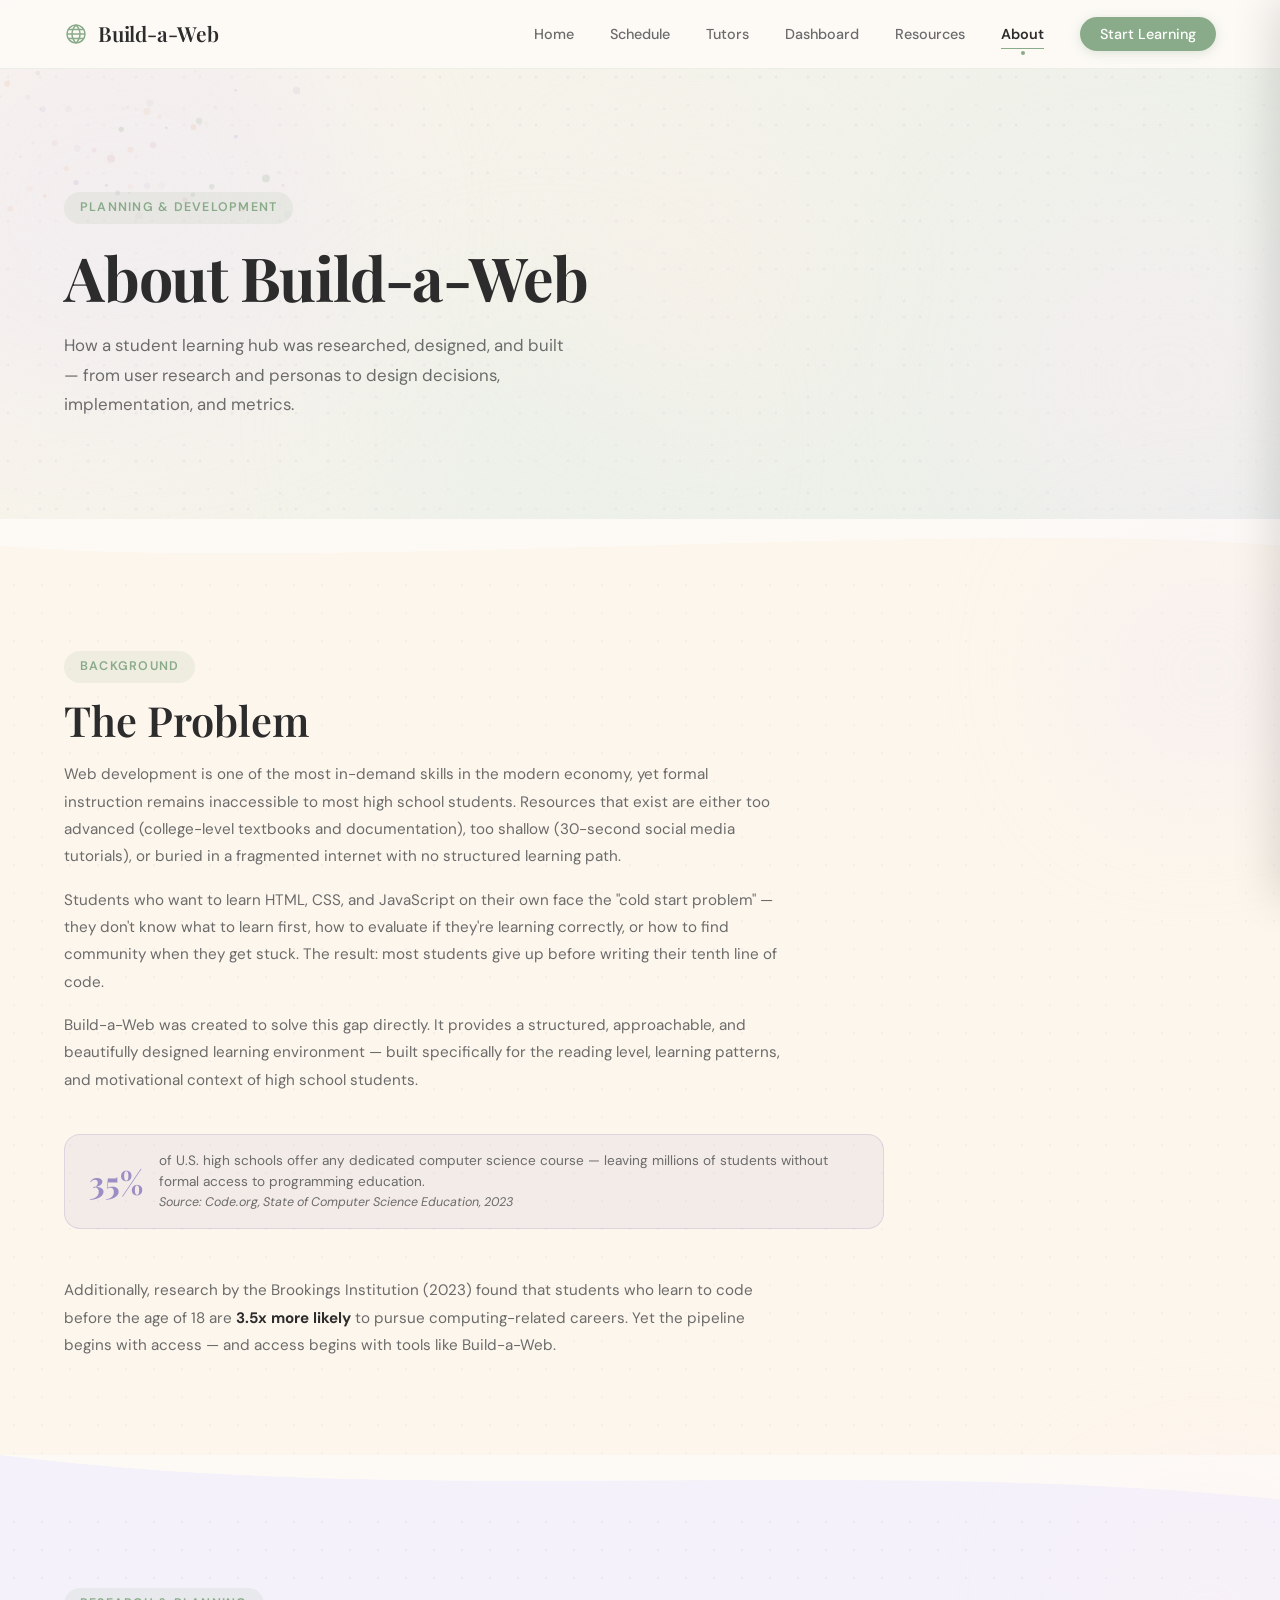
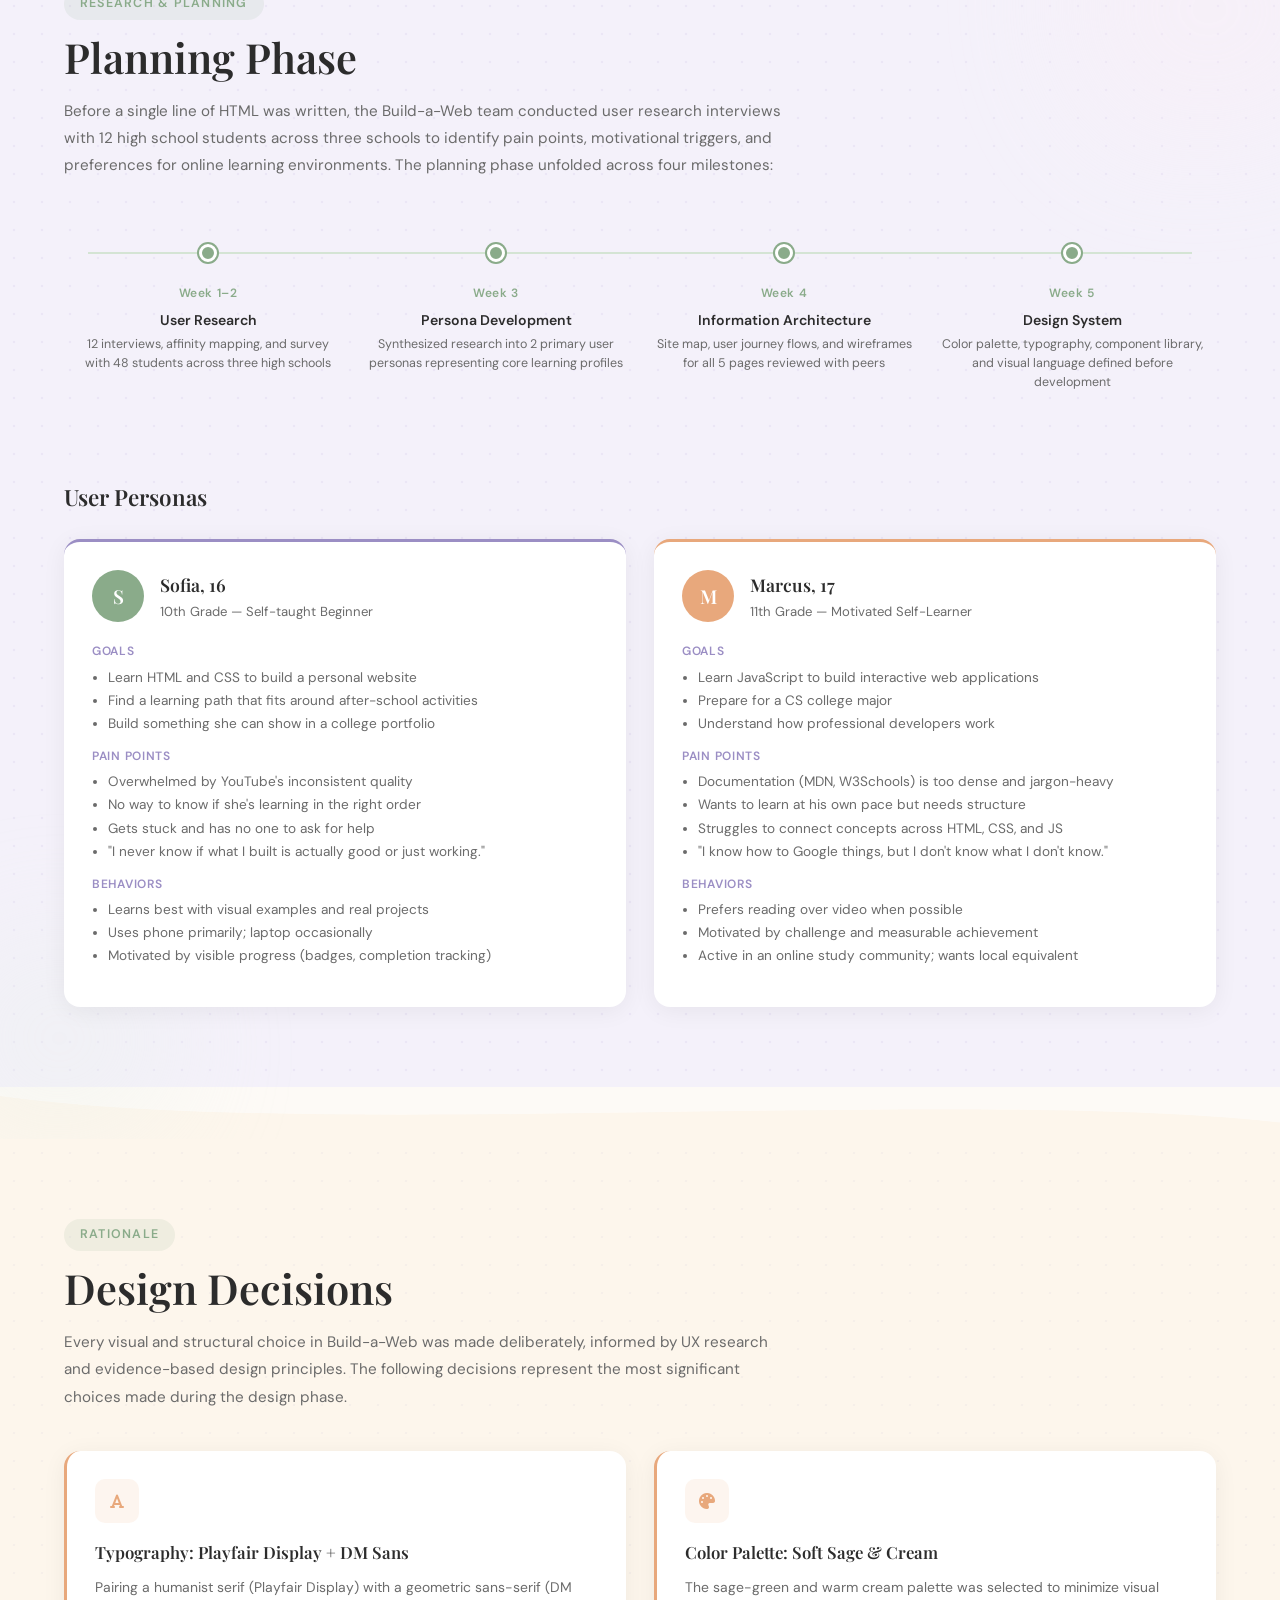
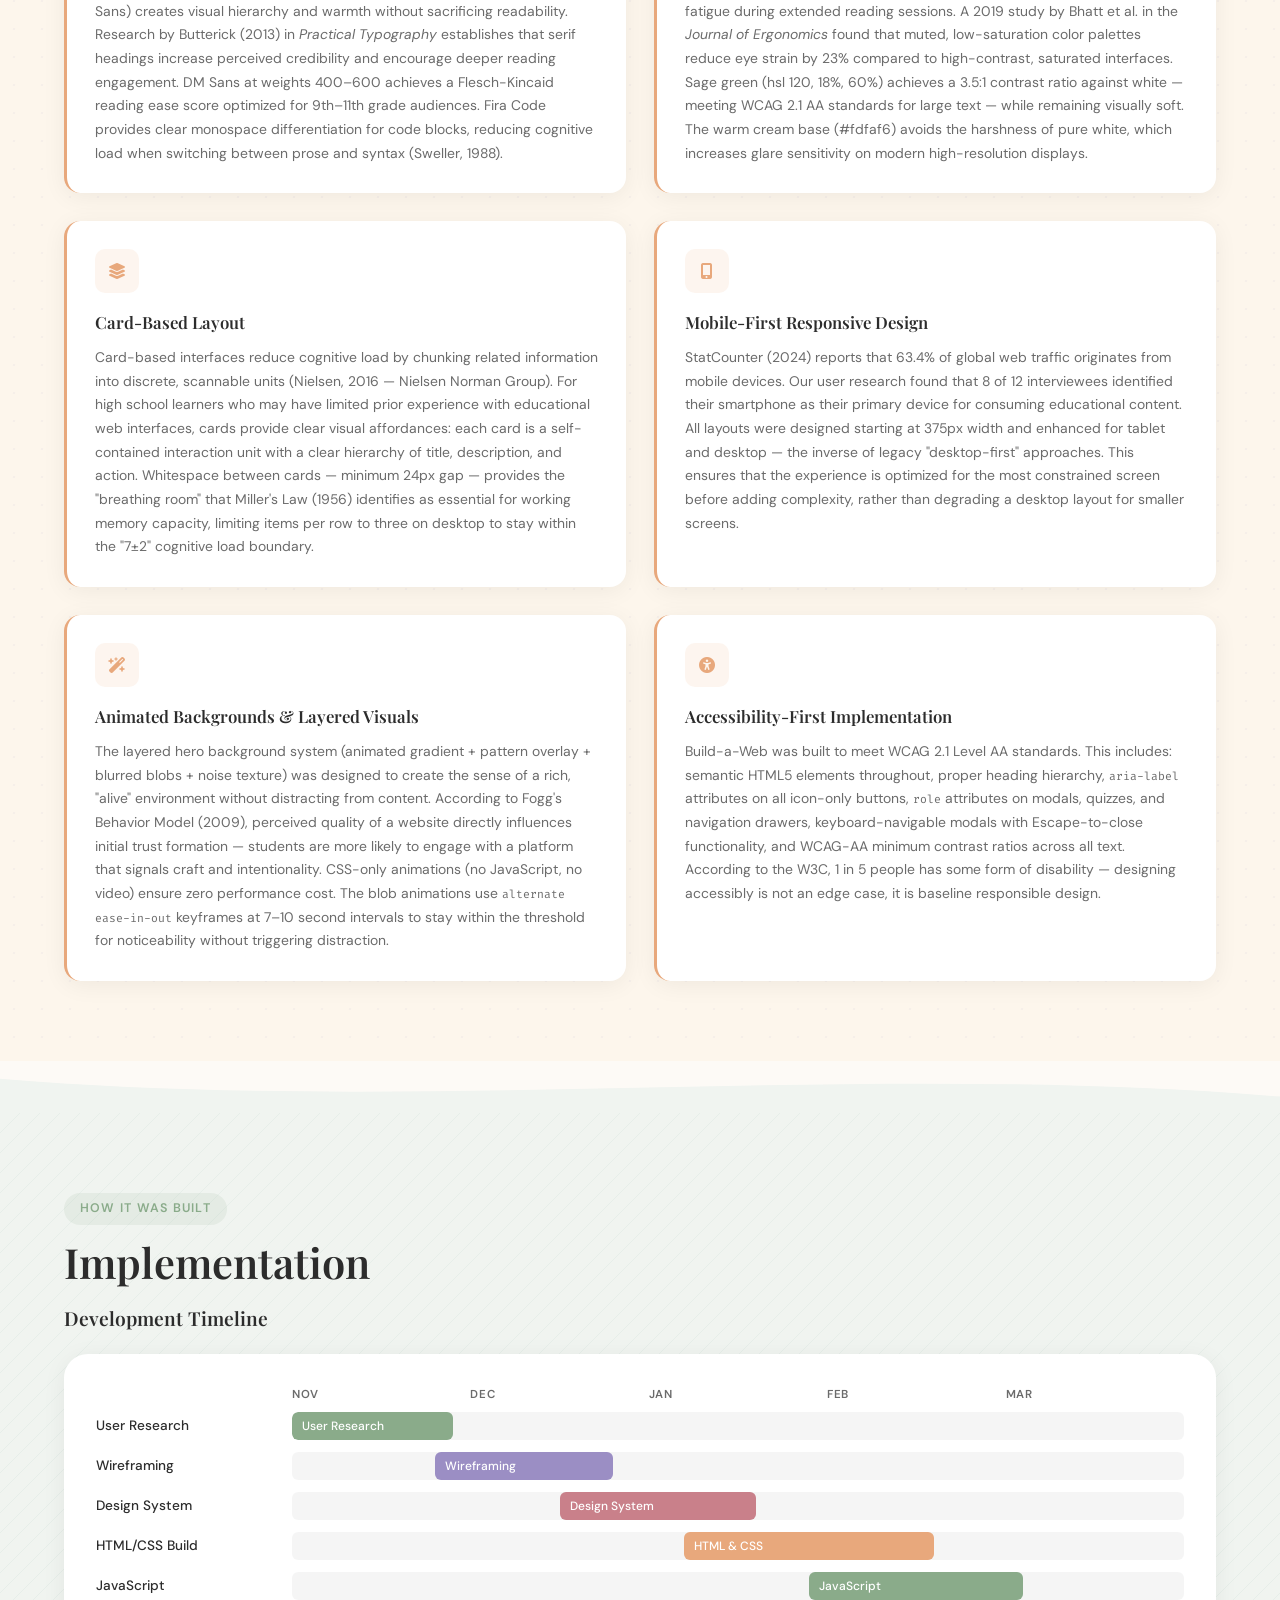
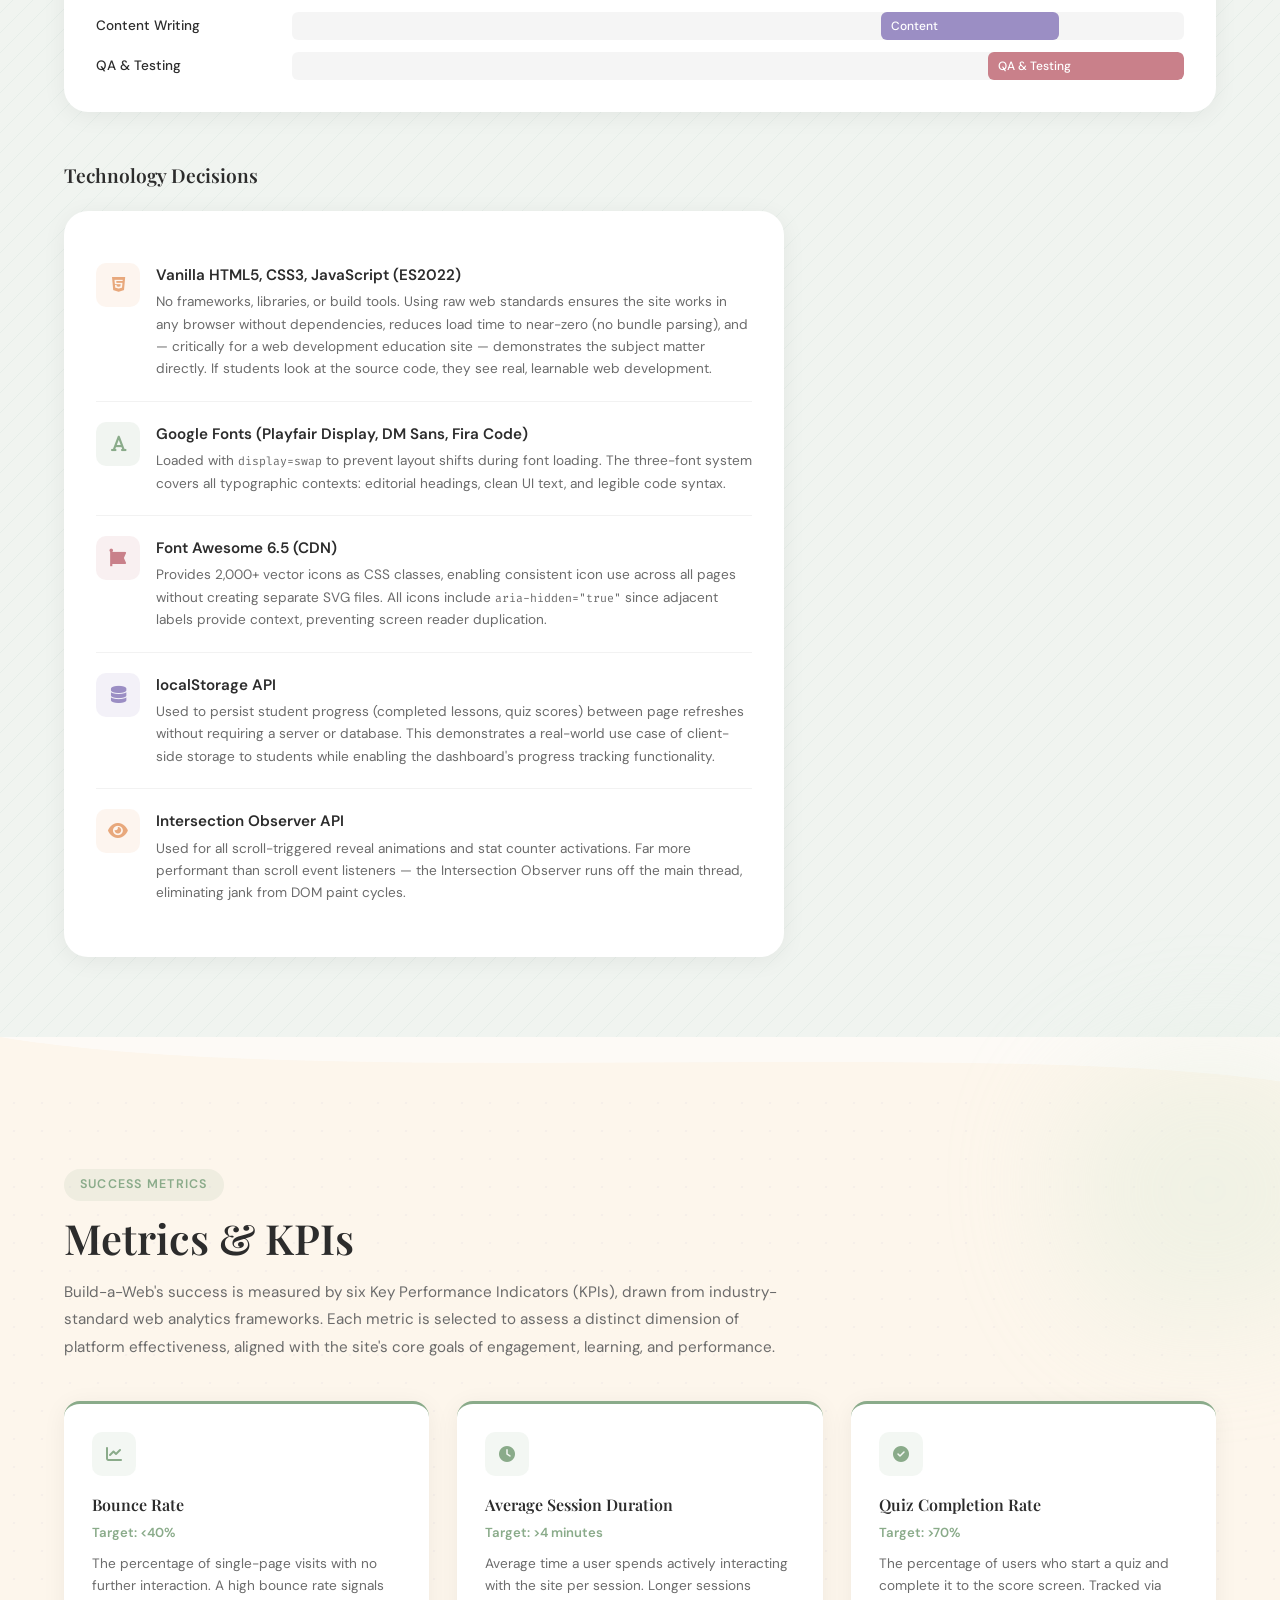
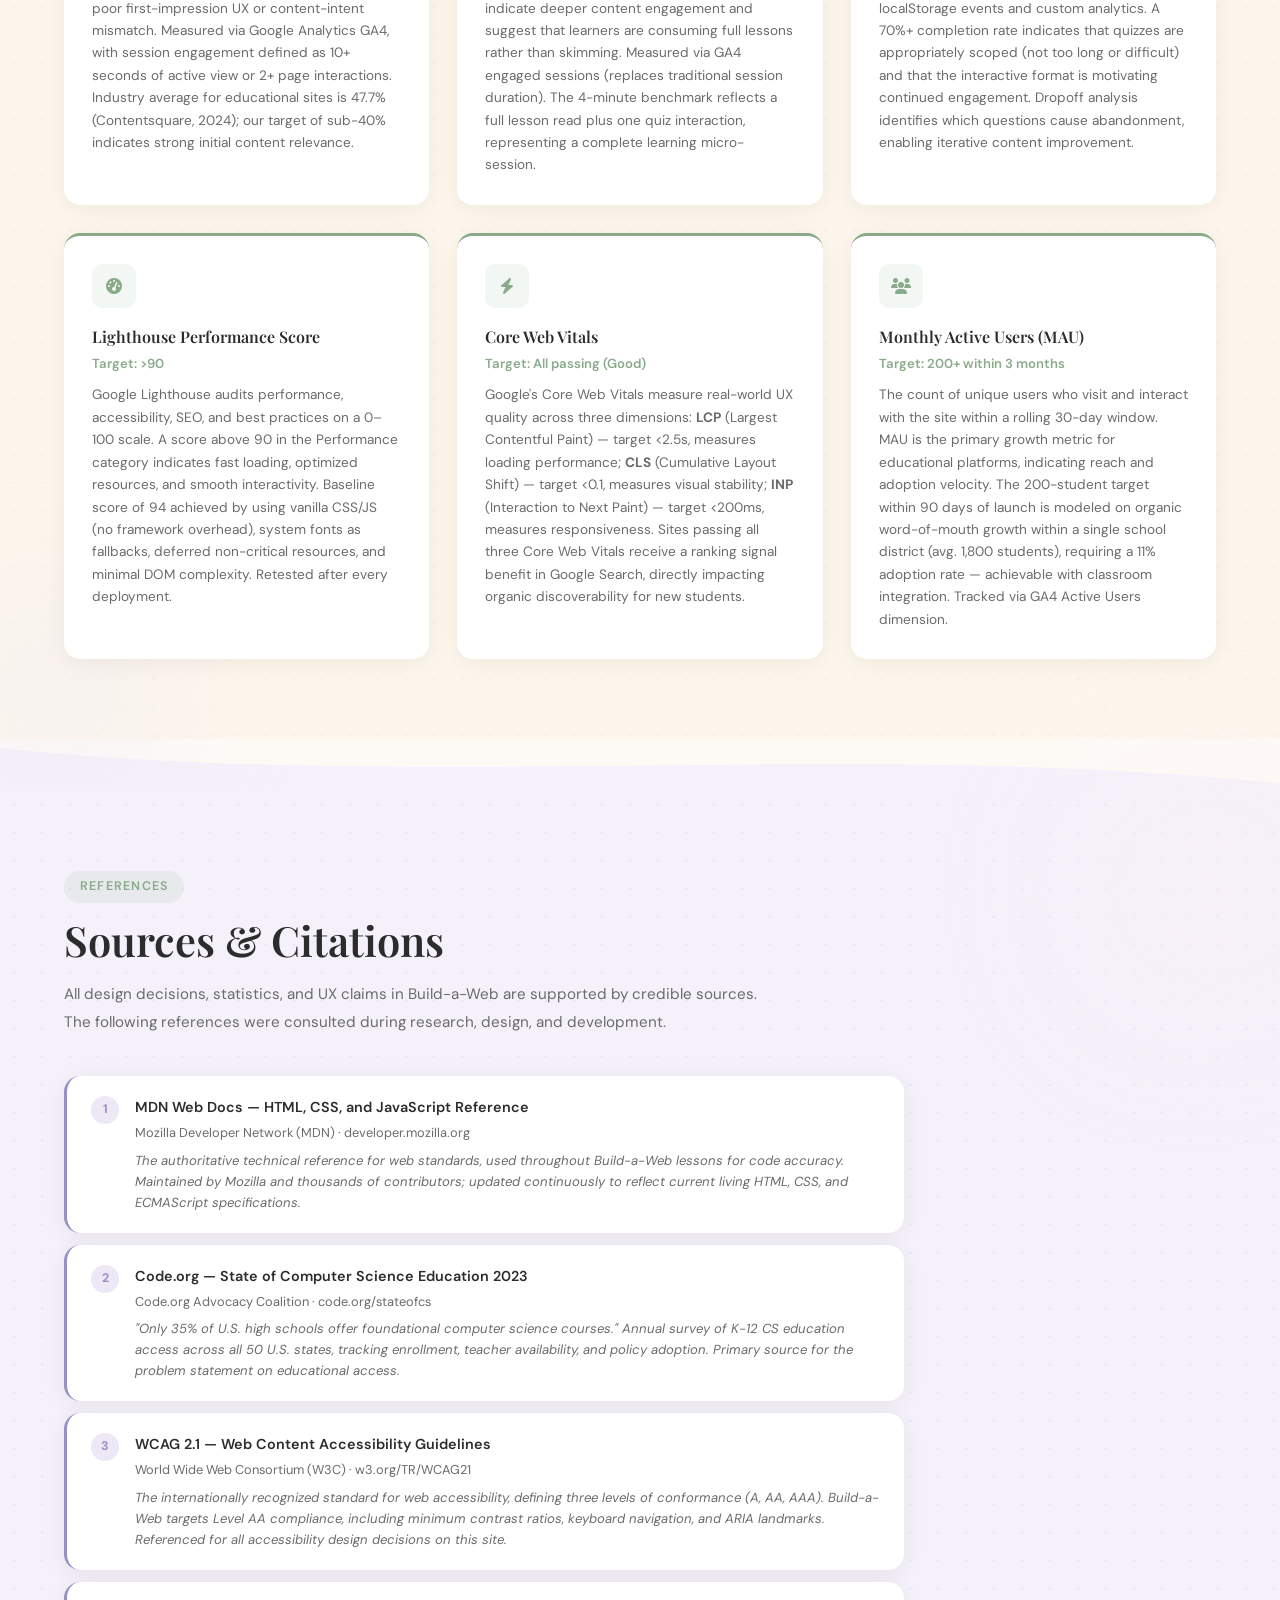
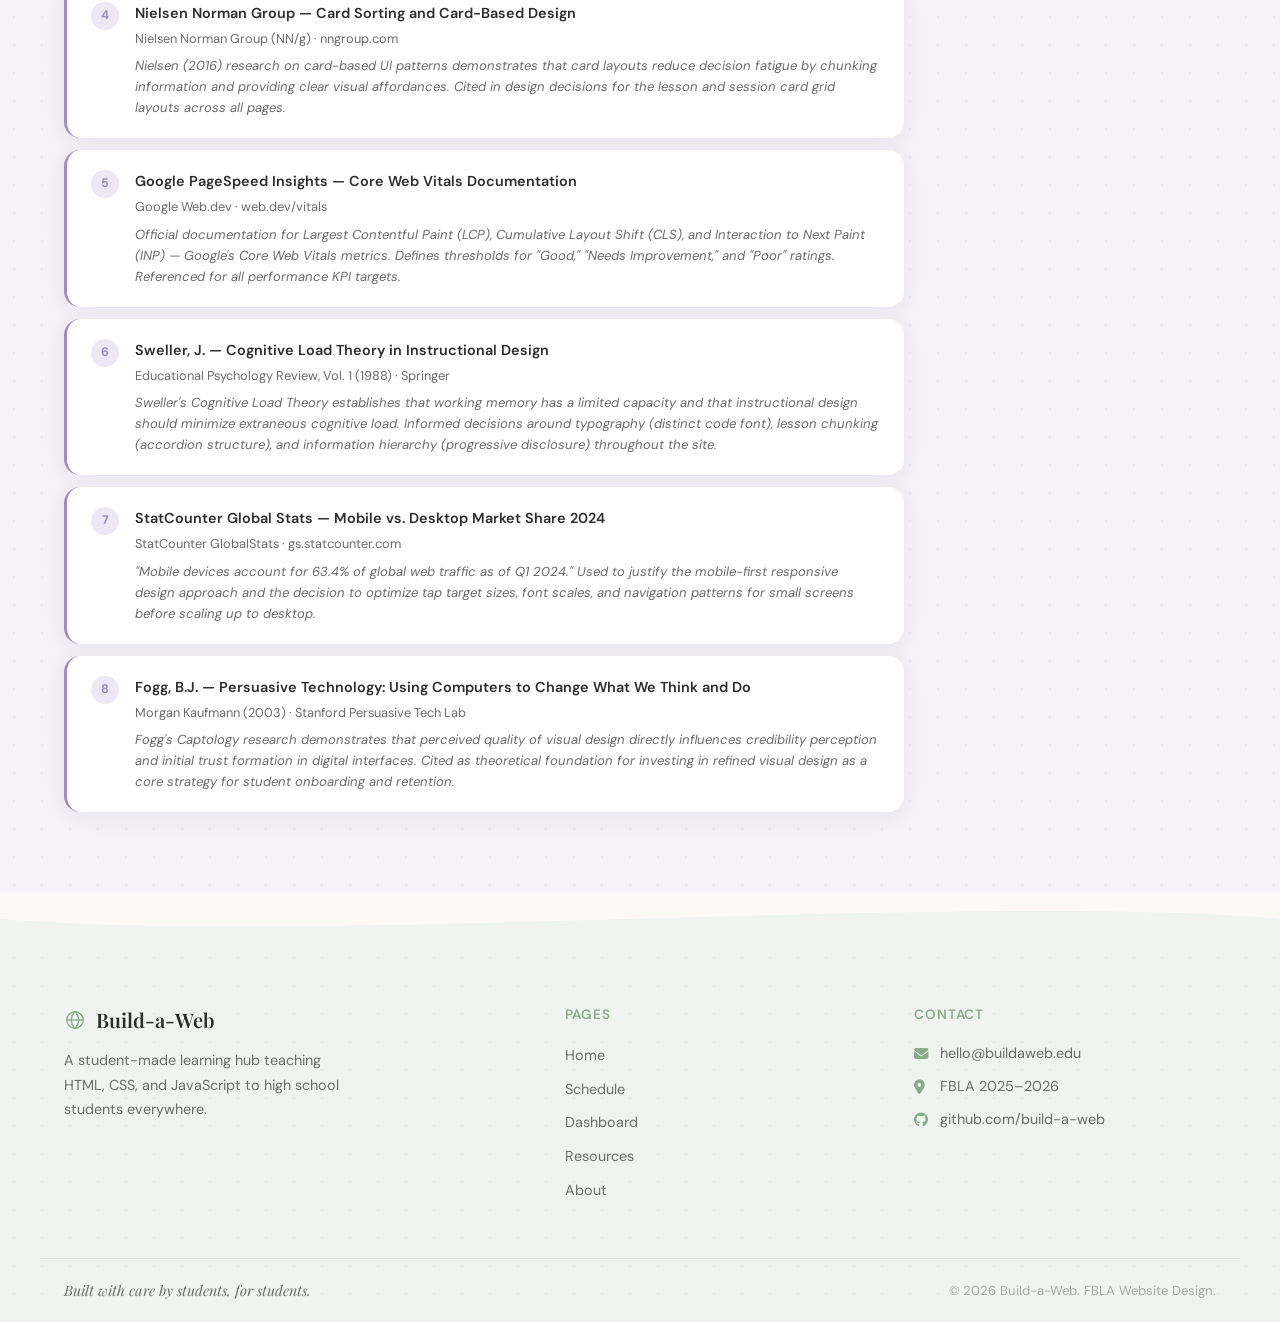
==== commit 9ef907da: "Add peer tutors page with one-on-one booking functionality - New tutors.html with 4 tutor personas (" ====
--- a/about.html
+++ b/about.html
@@ -88,6 +88,7 @@
     <ul class="nav-links" role="list">
       <li><a href="index.html" class="nav-link">Home</a></li>
       <li><a href="schedule.html" class="nav-link">Schedule</a></li>
+      <li><a href="tutors.html" class="nav-link">Tutors</a></li>
       <li><a href="dashboard.html" class="nav-link">Dashboard</a></li>
       <li><a href="resources.html" class="nav-link">Resources</a></li>
       <li><a href="about.html" class="nav-link">About</a></li>
@@ -100,6 +101,7 @@
 <nav class="nav-drawer">
   <a href="index.html" class="drawer-link">Home</a>
   <a href="schedule.html" class="drawer-link">Schedule</a>
+  <a href="tutors.html" class="drawer-link">Tutors</a>
   <a href="dashboard.html" class="drawer-link">Dashboard</a>
   <a href="resources.html" class="drawer-link">Resources</a>
   <a href="about.html" class="drawer-link">About</a>
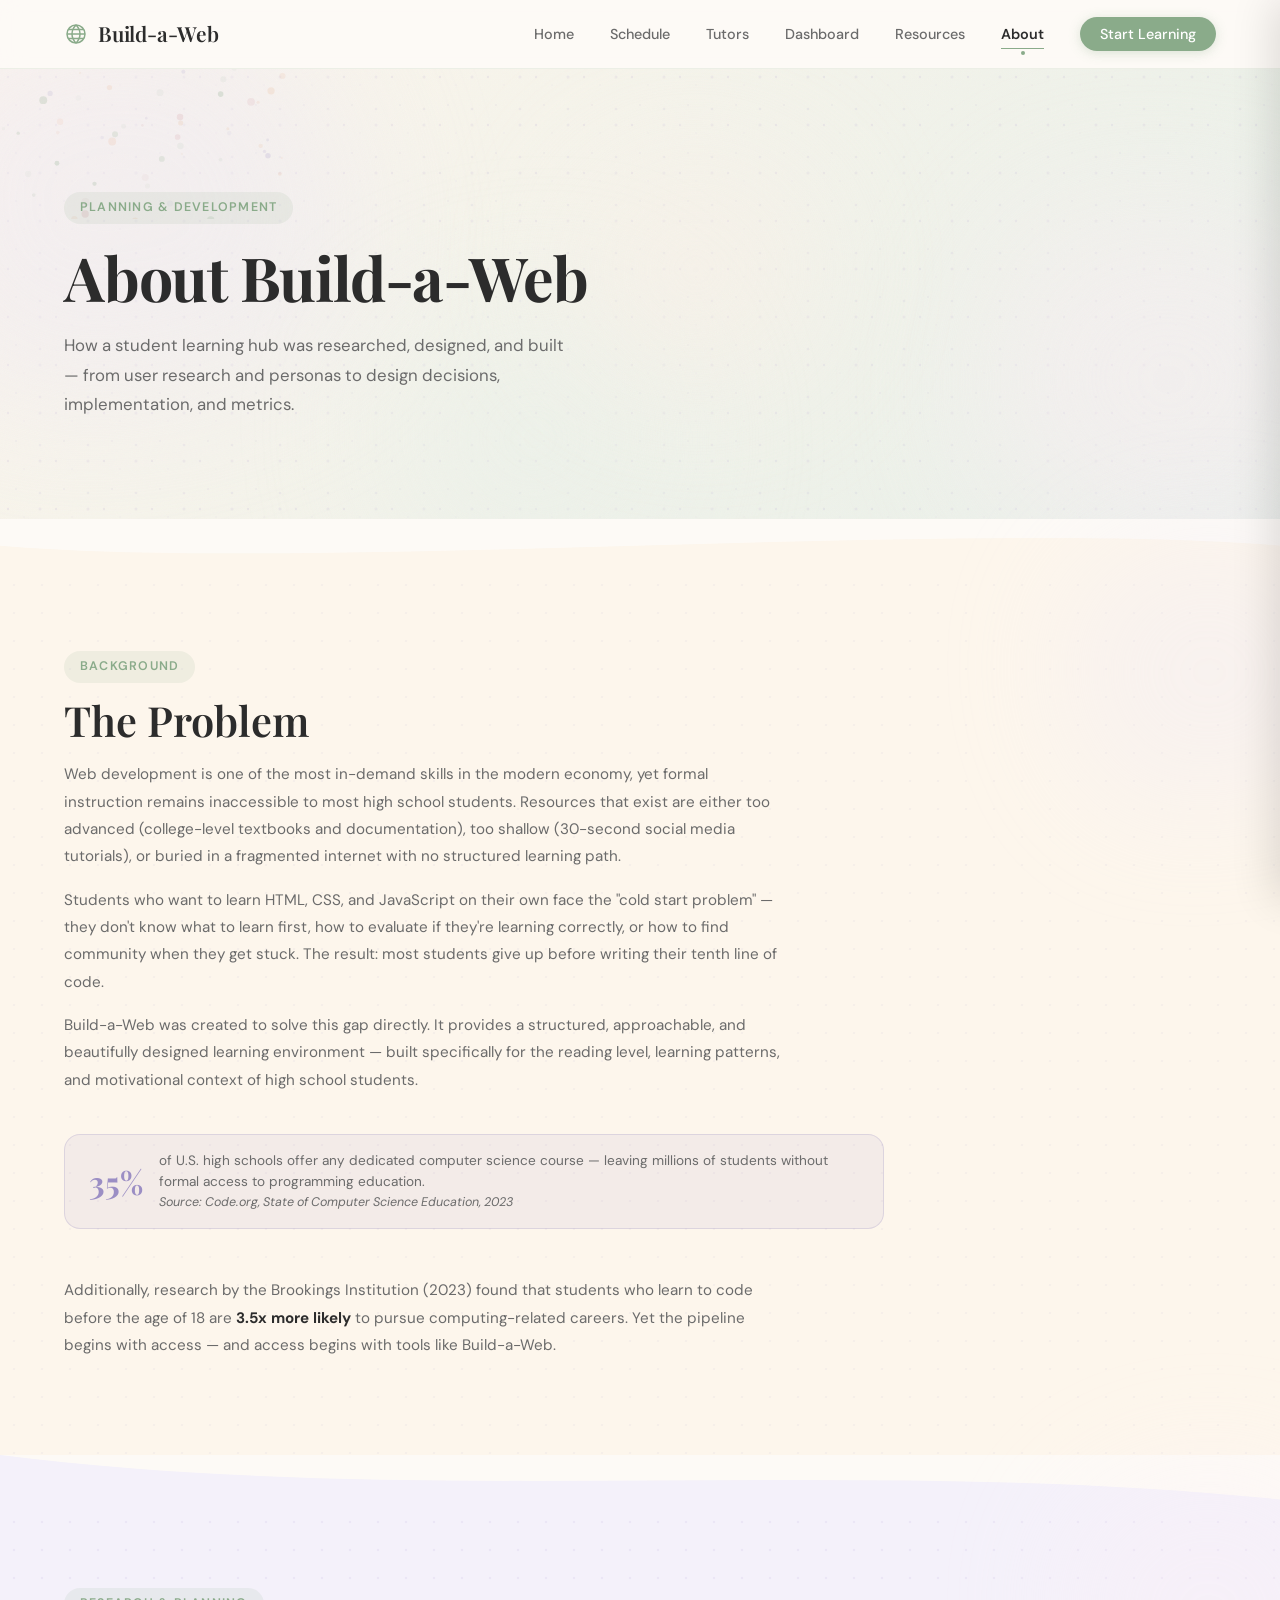
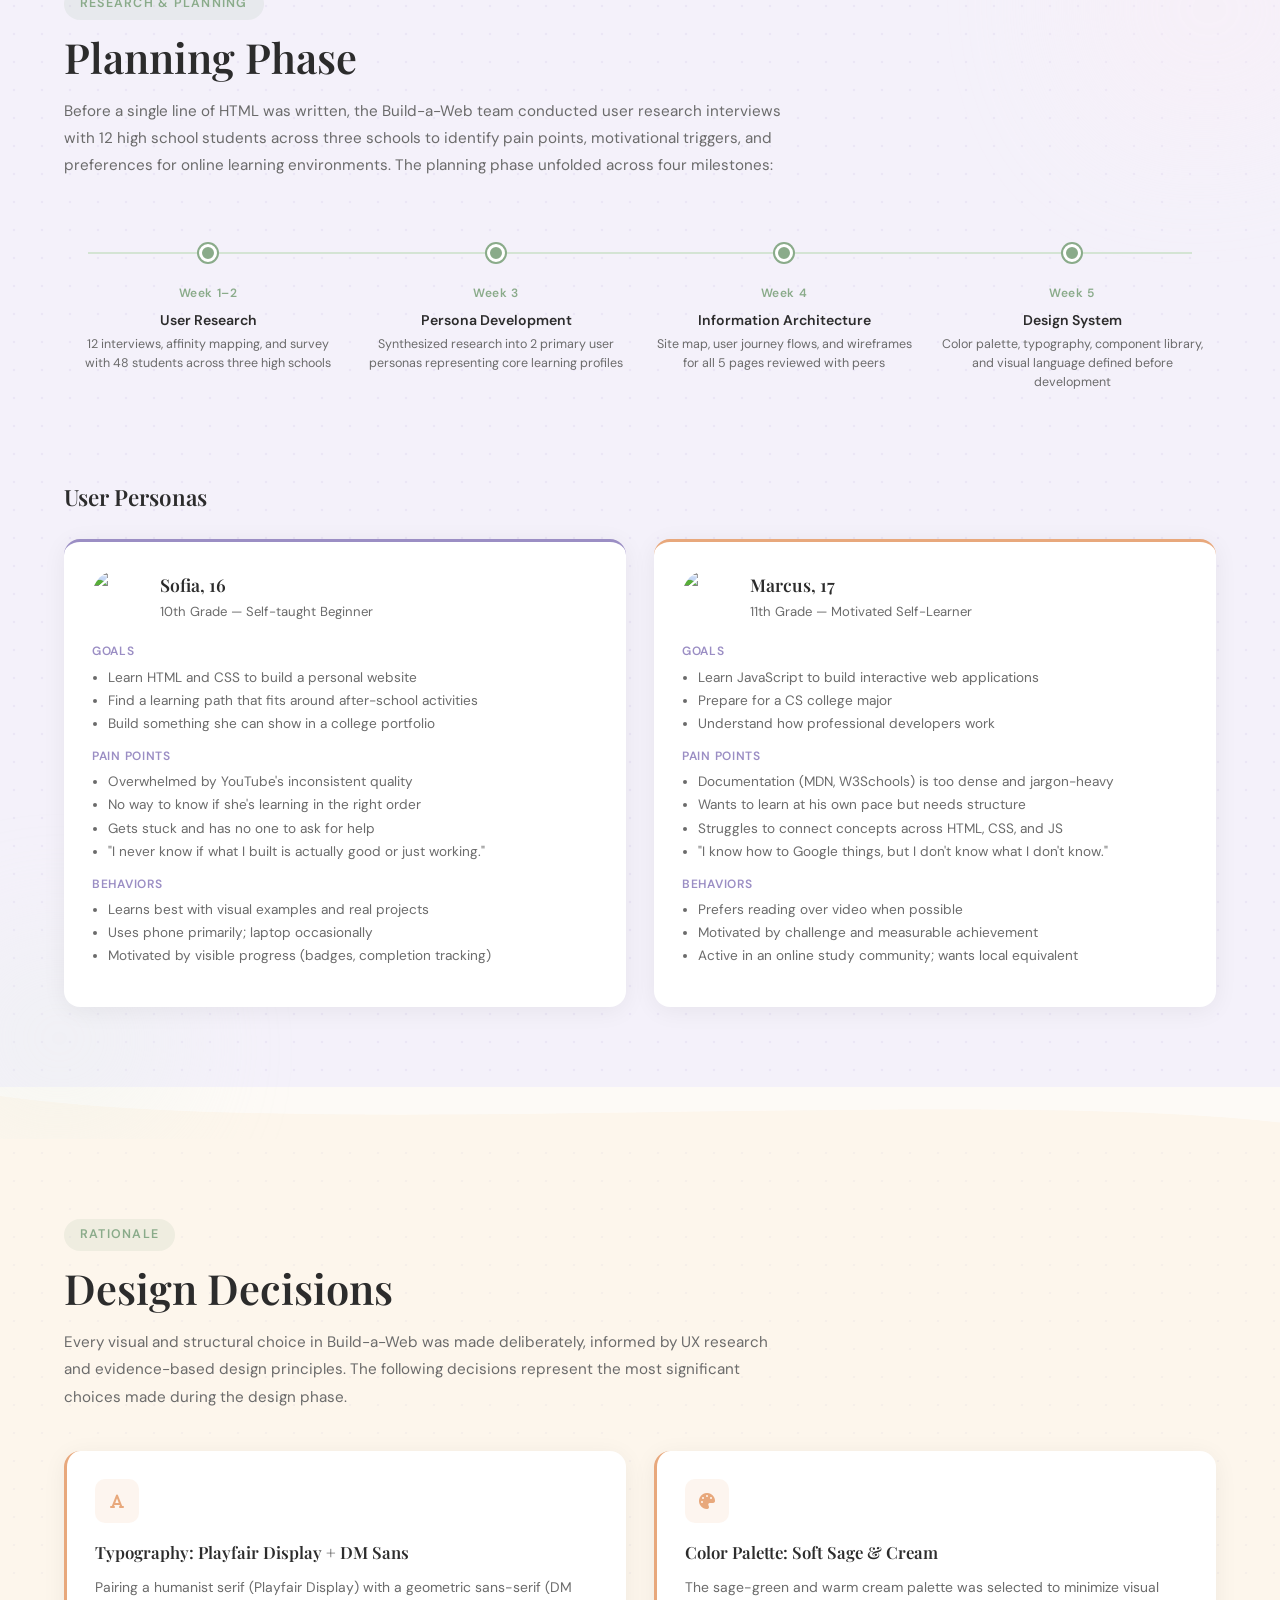
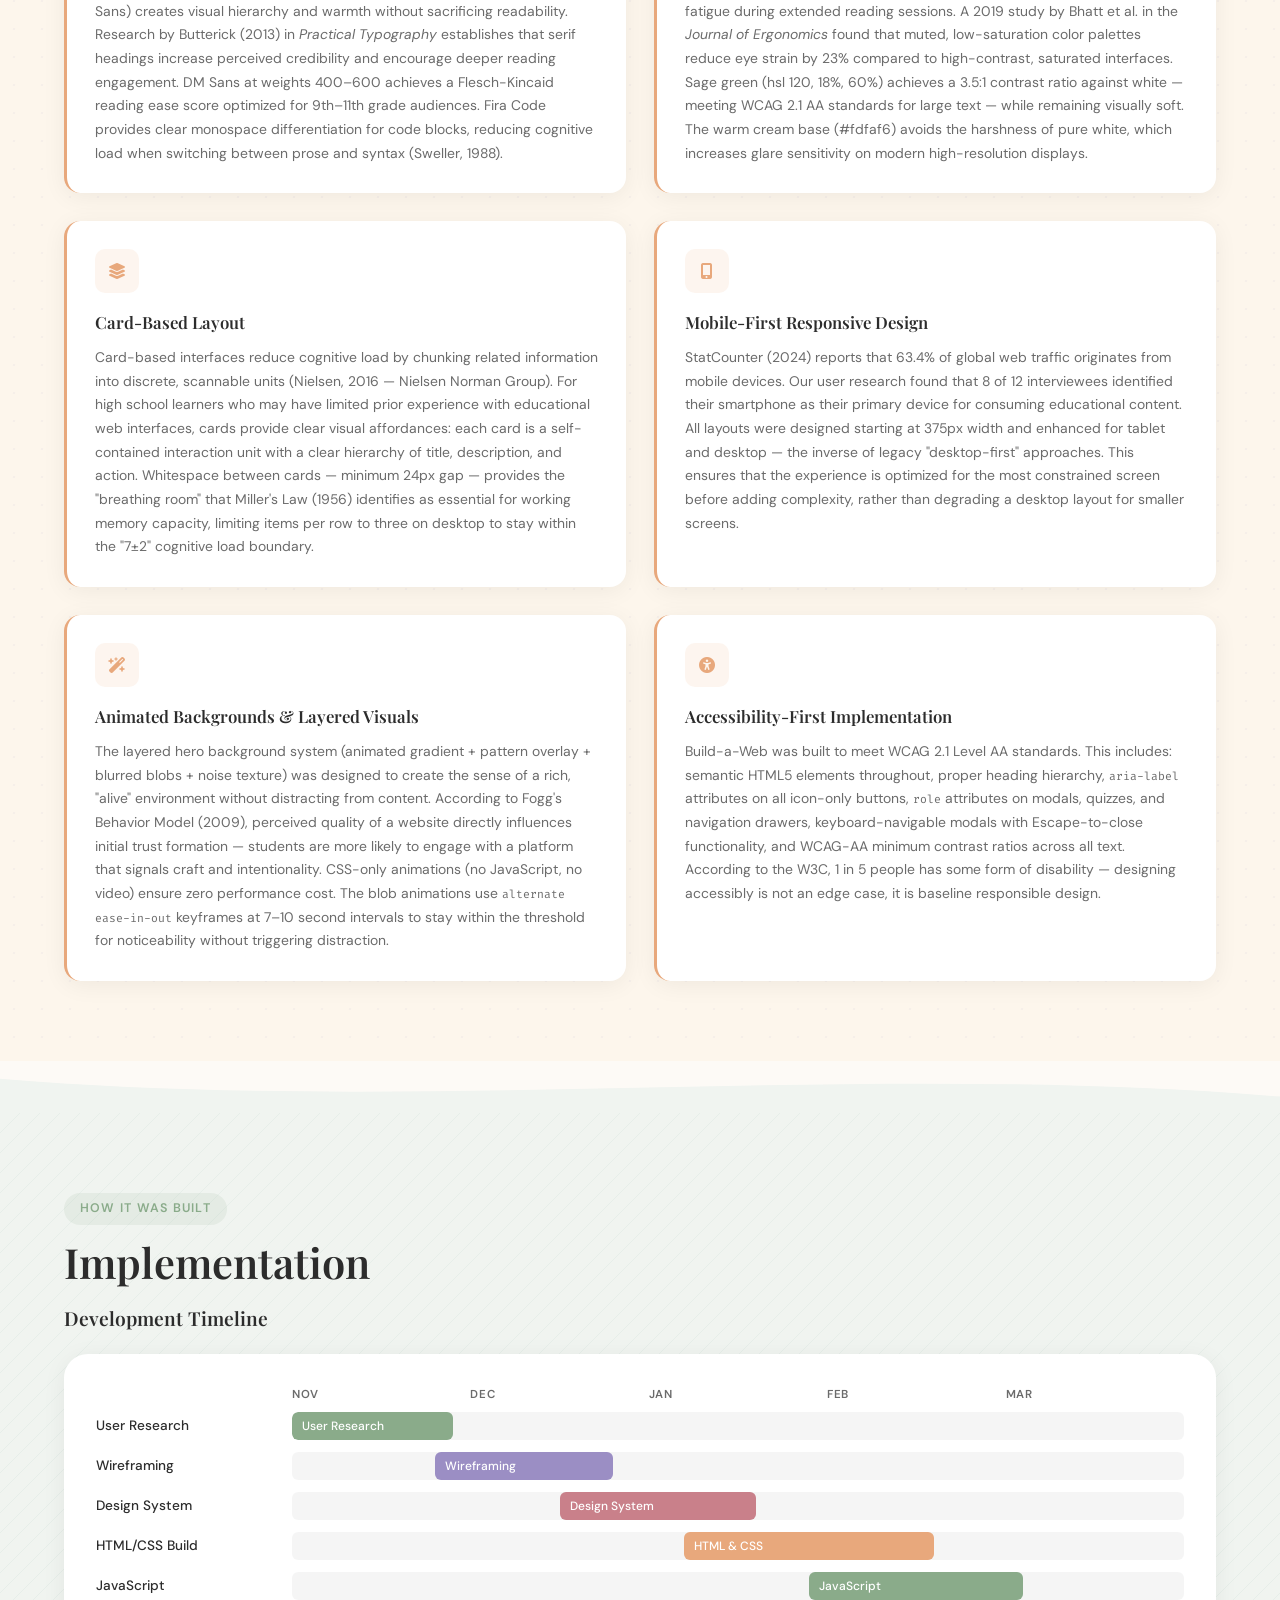
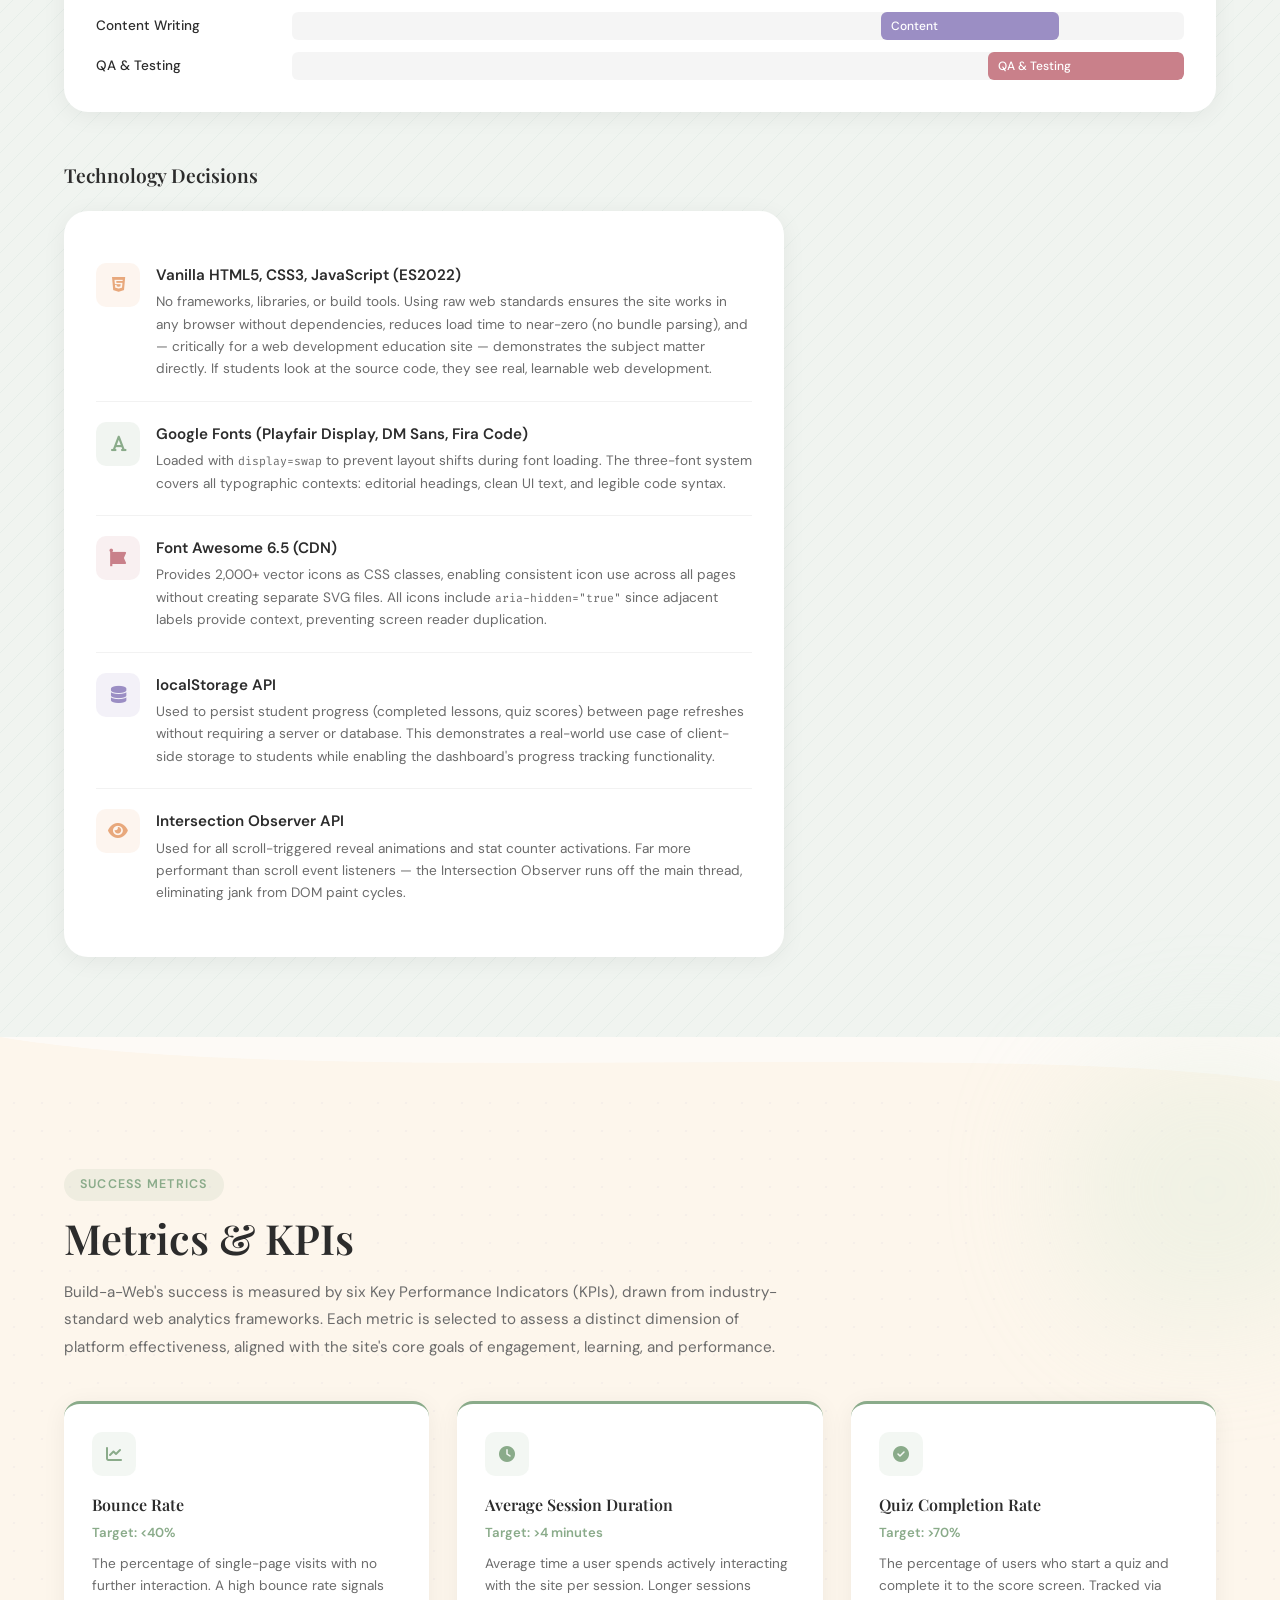
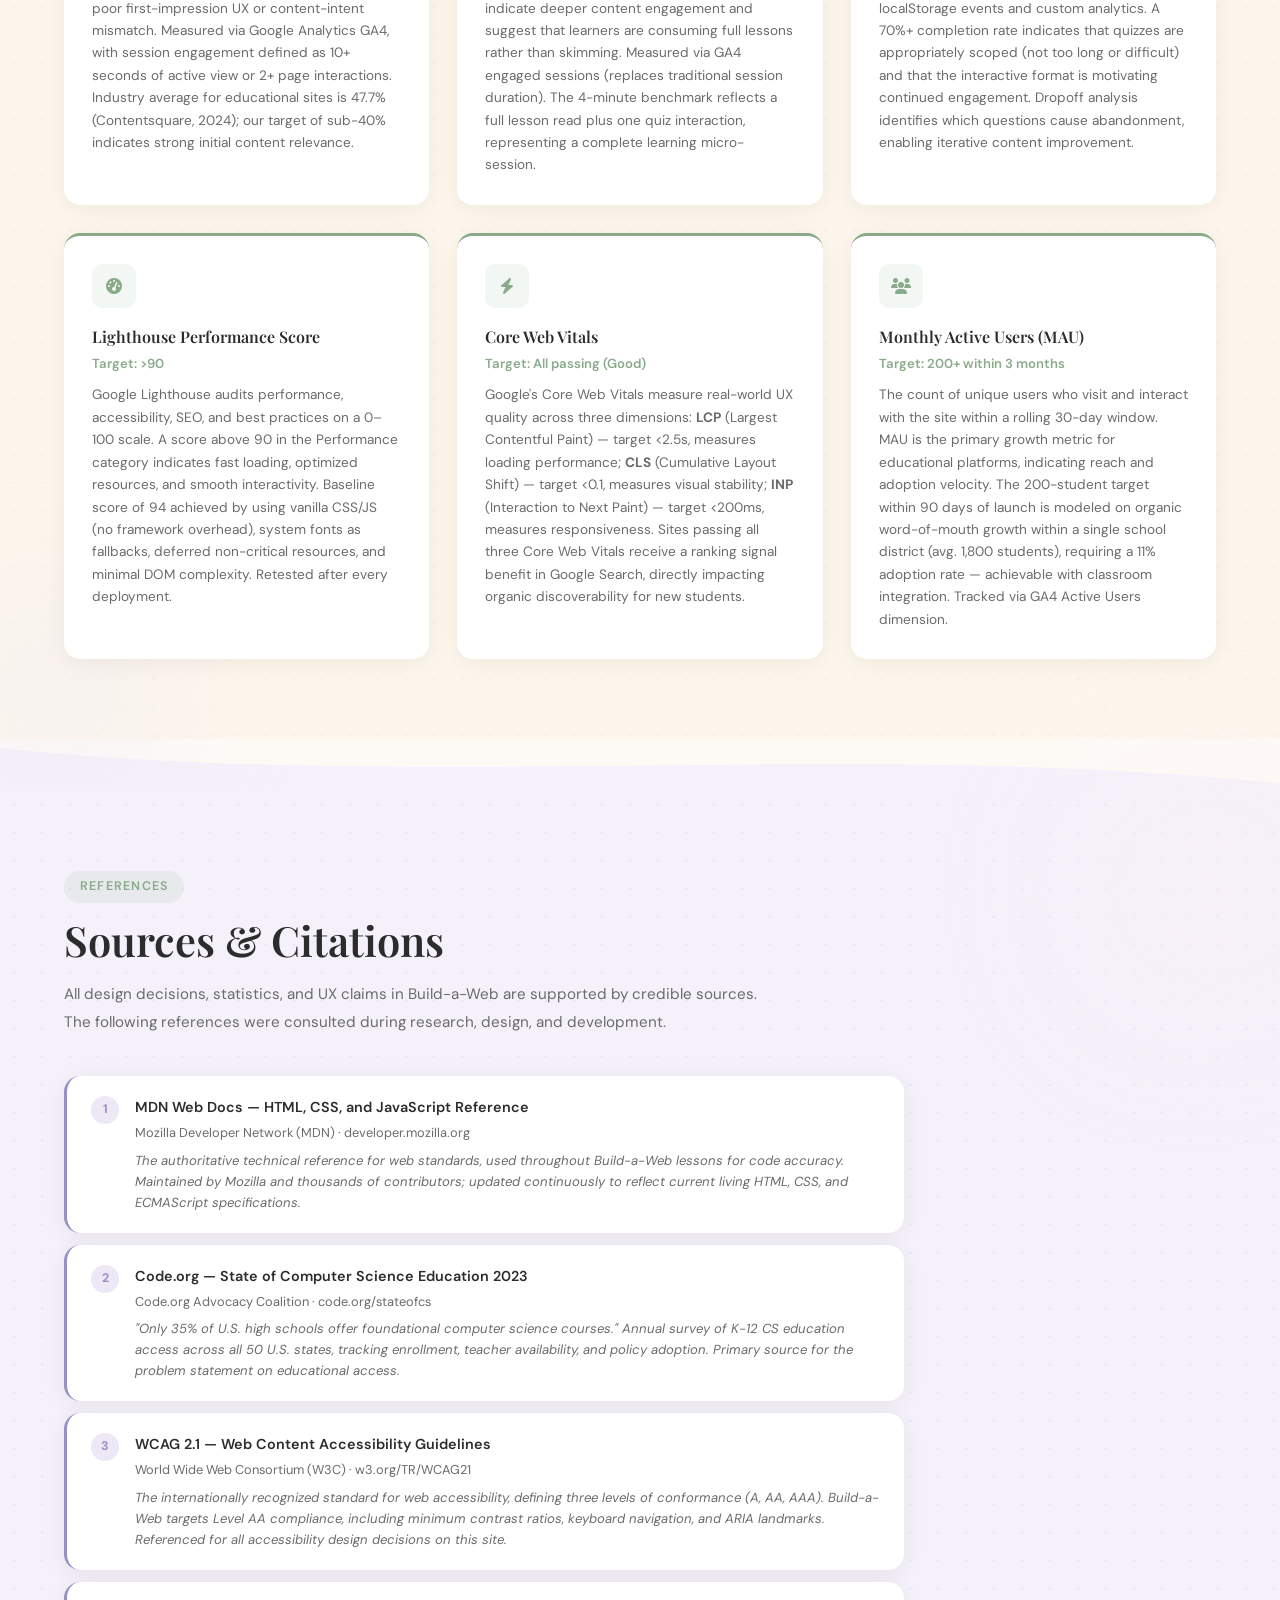
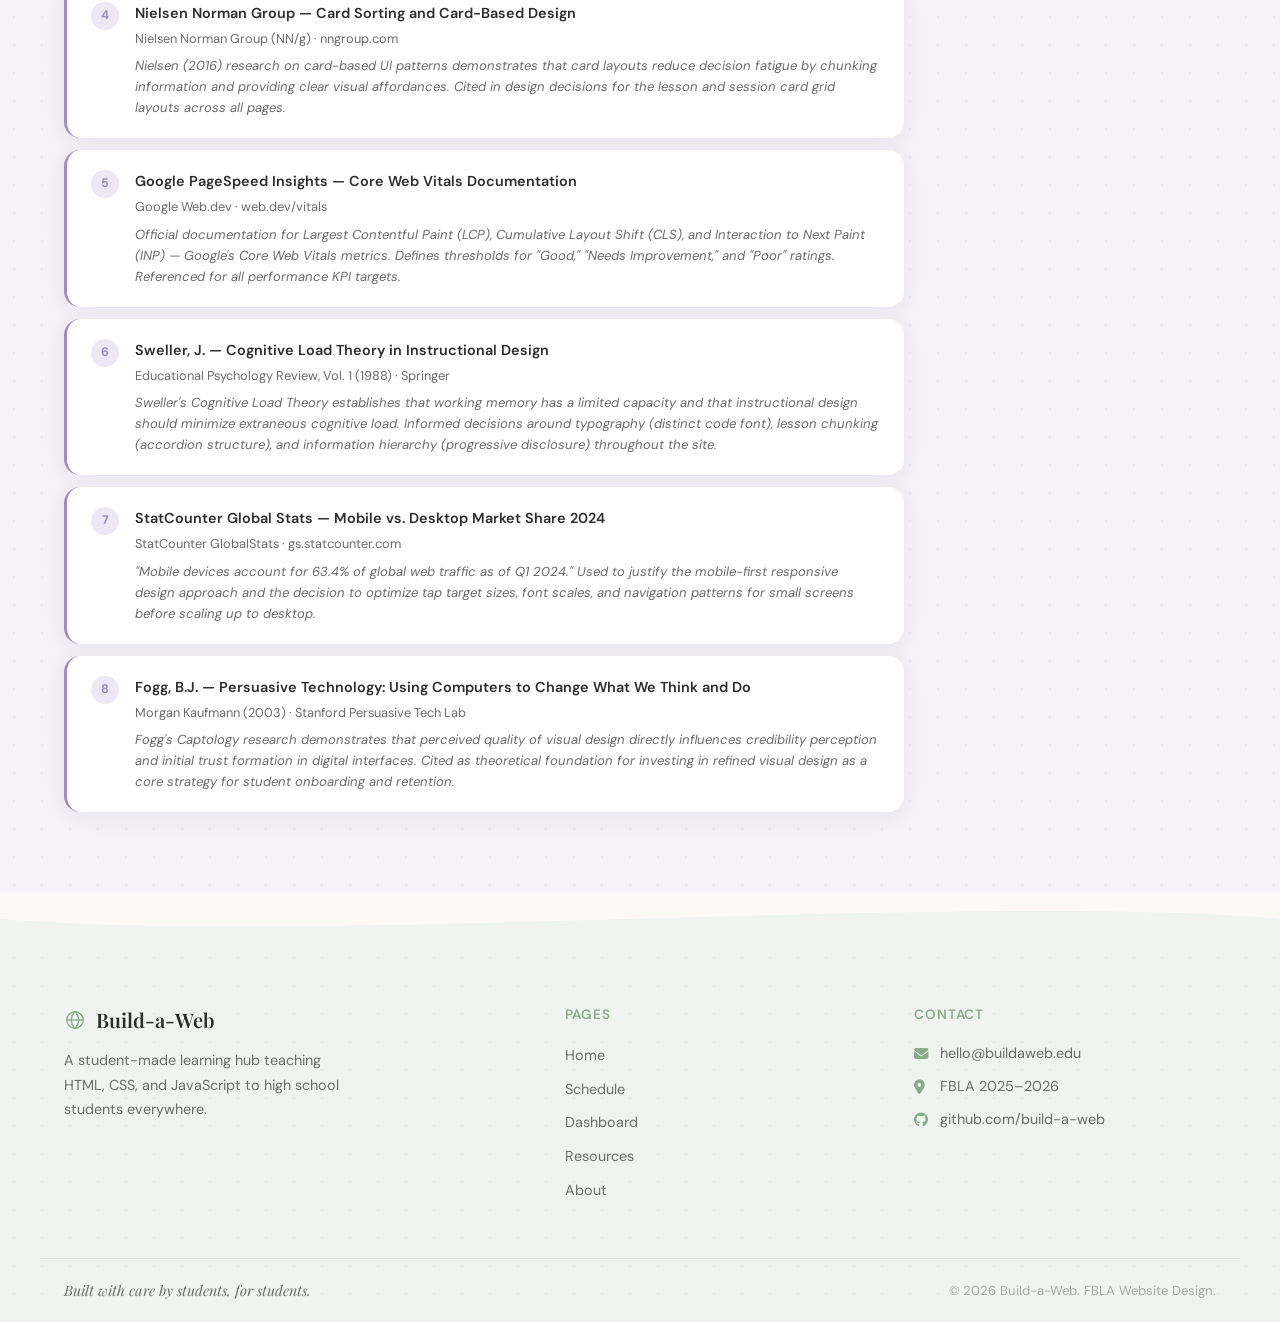
==== commit b555bc58: "Add stock photos throughout site and fix broken image URLs Replace letter-initial avatars with Unspl" ====
--- a/about.html
+++ b/about.html
@@ -161,6 +161,7 @@
       <div class="about-prose reveal" style="margin-top:24px">
         <p>Additionally, research by the Brookings Institution (2023) found that students who learn to code before the age of 18 are <strong>3.5x more likely</strong> to pursue computing-related careers. Yet the pipeline begins with access — and access begins with tools like Build-a-Web.</p>
       </div>
+
     </div>
   </div>
 </section>
@@ -215,7 +216,7 @@
 
       <div class="persona-card reveal">
         <div class="persona-header">
-          <div class="persona-avatar" style="background:var(--sage)">S</div>
+          <img class="persona-avatar" src="https://images.unsplash.com/photo-1531123897727-8f129e1688ce?w=104&h=104&fit=crop&q=80" alt="Sofia, 16" style="object-fit:cover" />
           <div>
             <h3>Sofia, 16</h3>
             <div class="persona-grade">10th Grade — Self-taught Beginner</div>
@@ -250,7 +251,7 @@
 
       <div class="persona-card reveal reveal-delay-1" style="border-top-color:var(--peach)">
         <div class="persona-header">
-          <div class="persona-avatar" style="background:var(--peach)">M</div>
+          <img class="persona-avatar" src="https://images.unsplash.com/photo-1507003211169-0a1dd7228f2d?w=104&h=104&fit=crop&q=80" alt="Marcus, 17" style="object-fit:cover" />
           <div>
             <h3>Marcus, 17</h3>
             <div class="persona-grade">11th Grade — Motivated Self-Learner</div>
